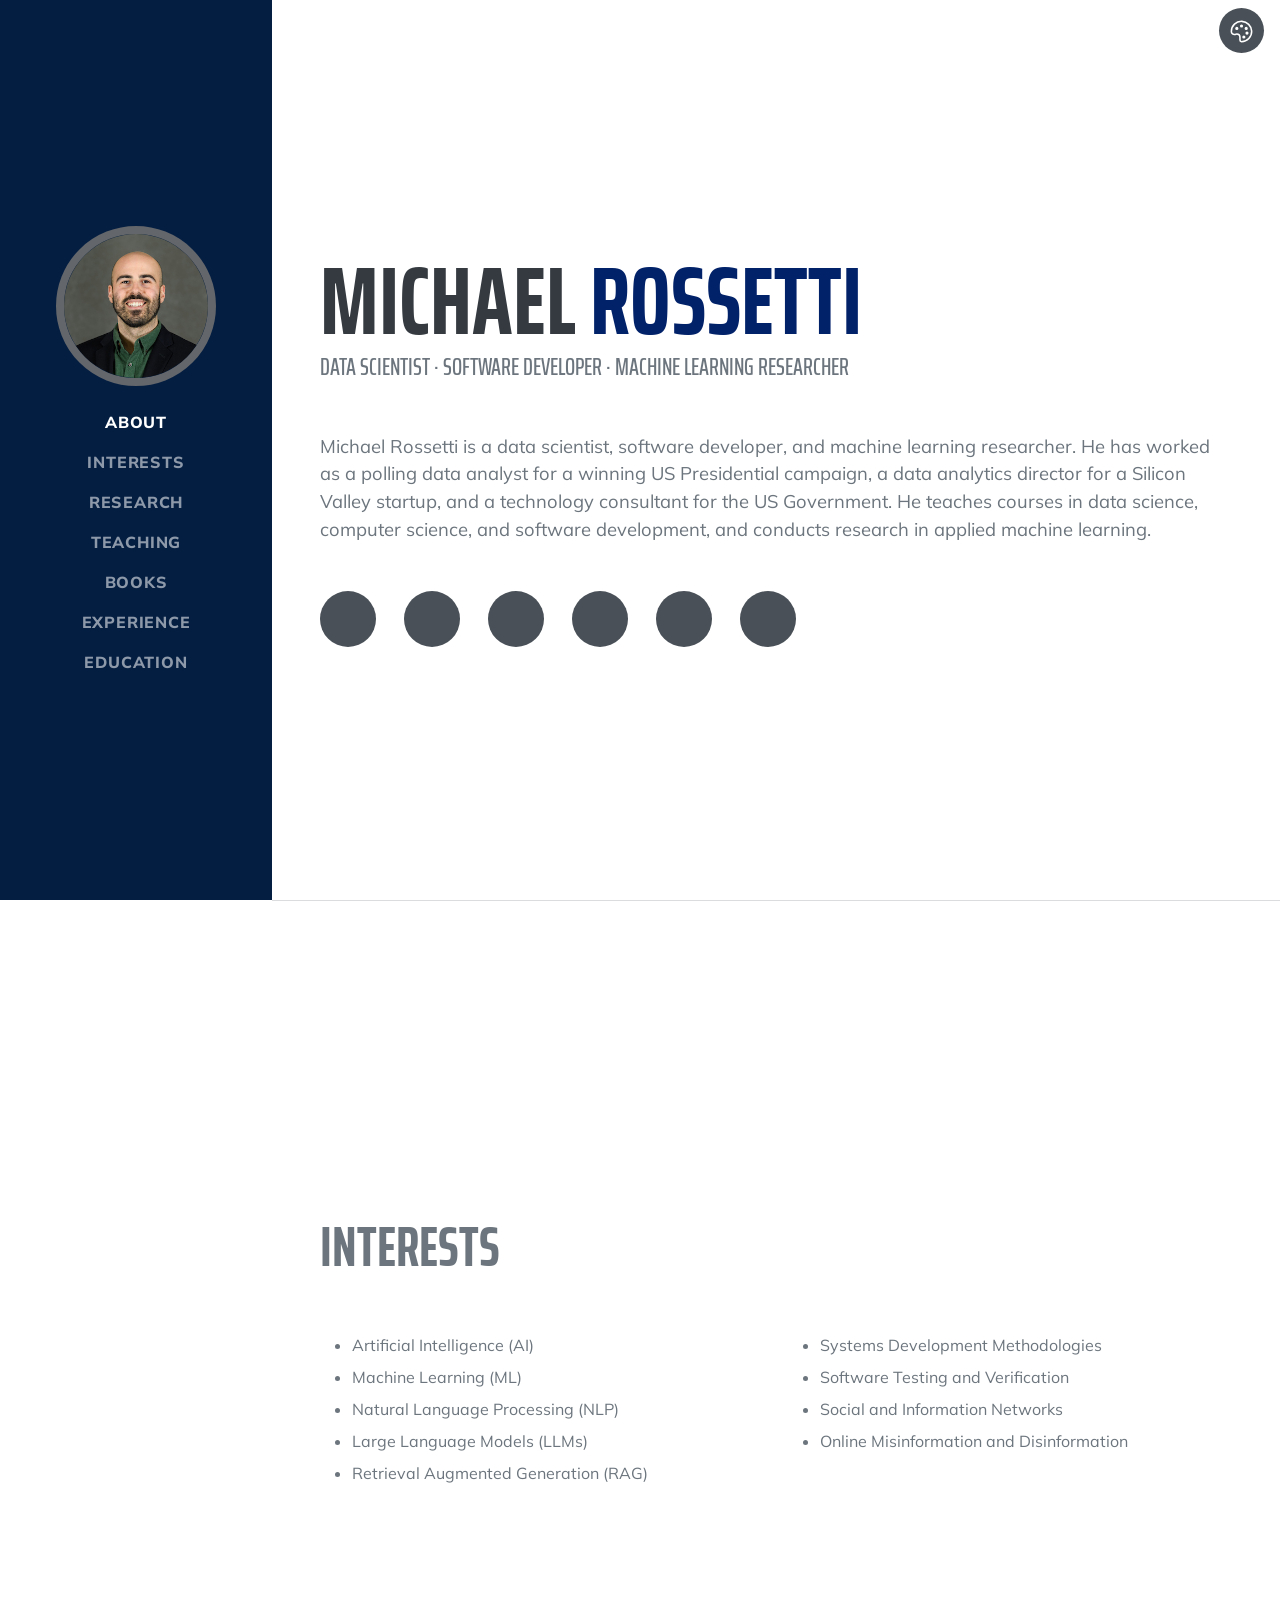
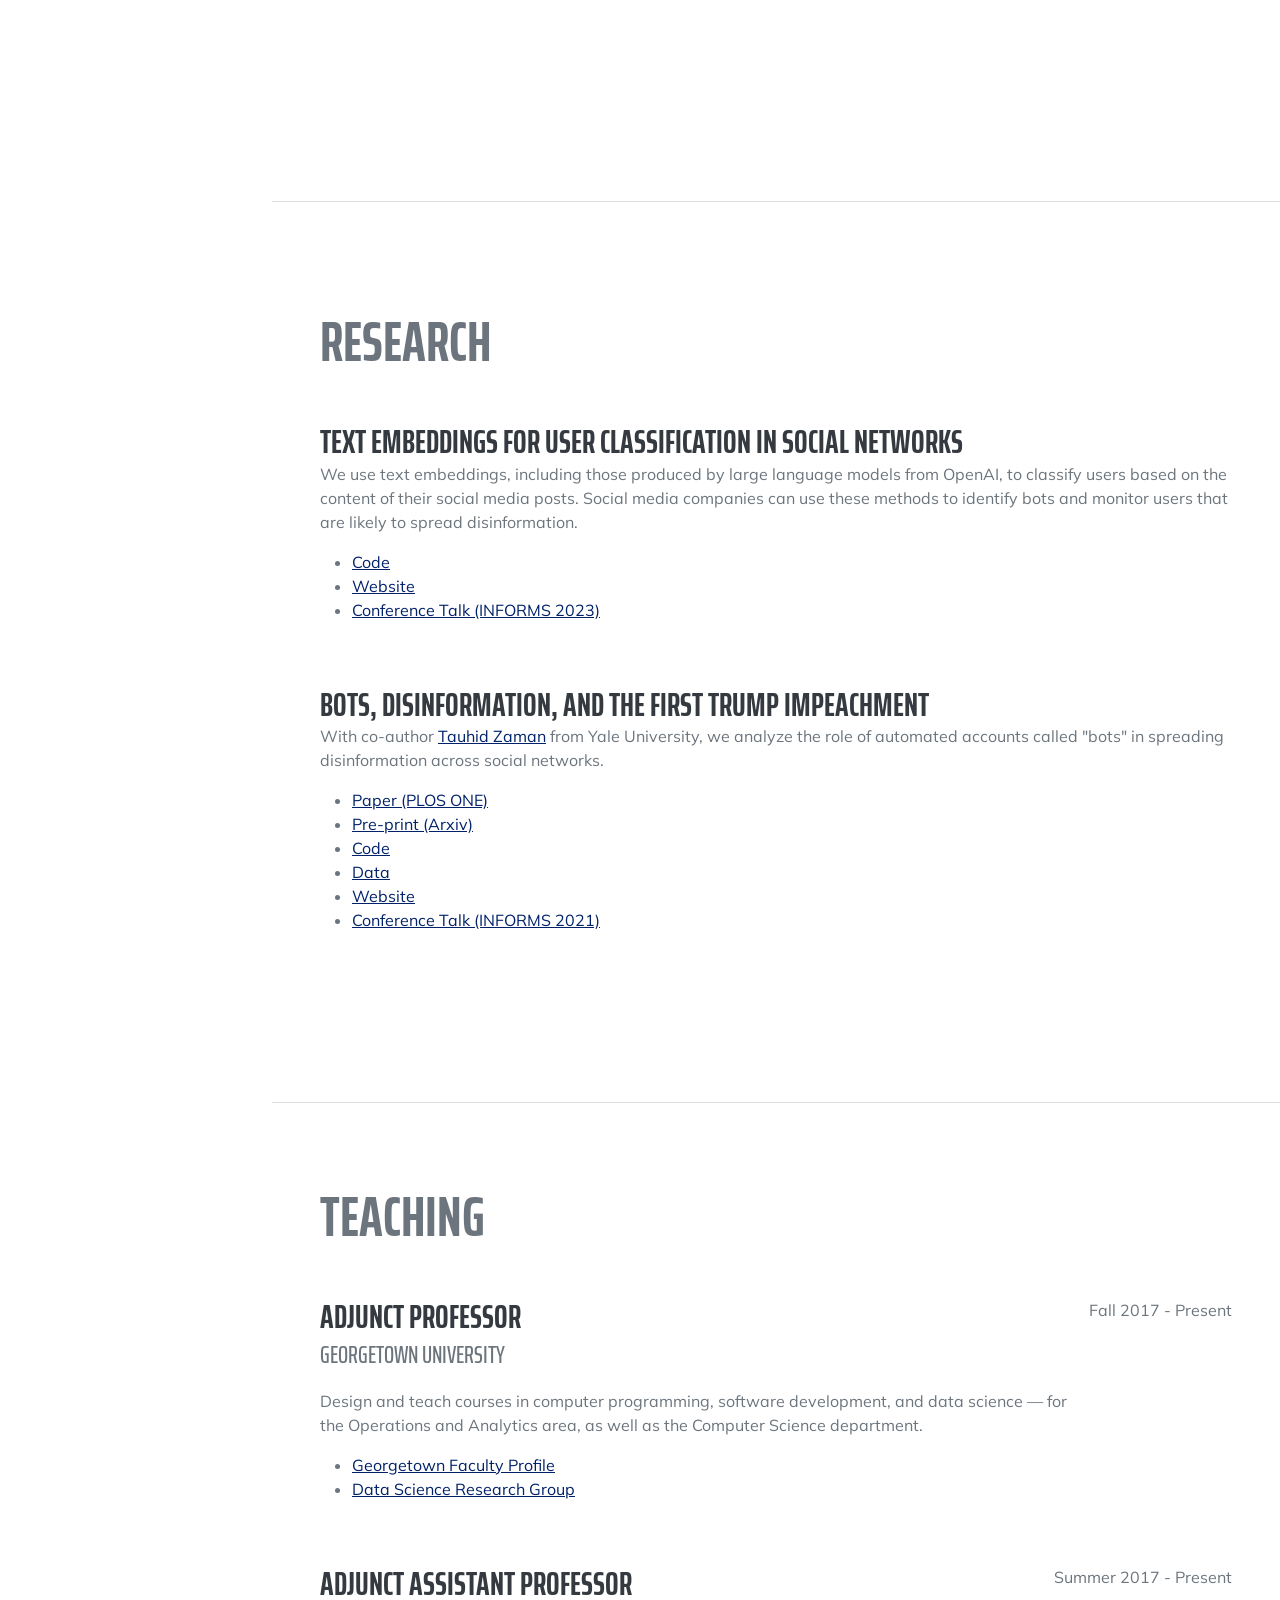
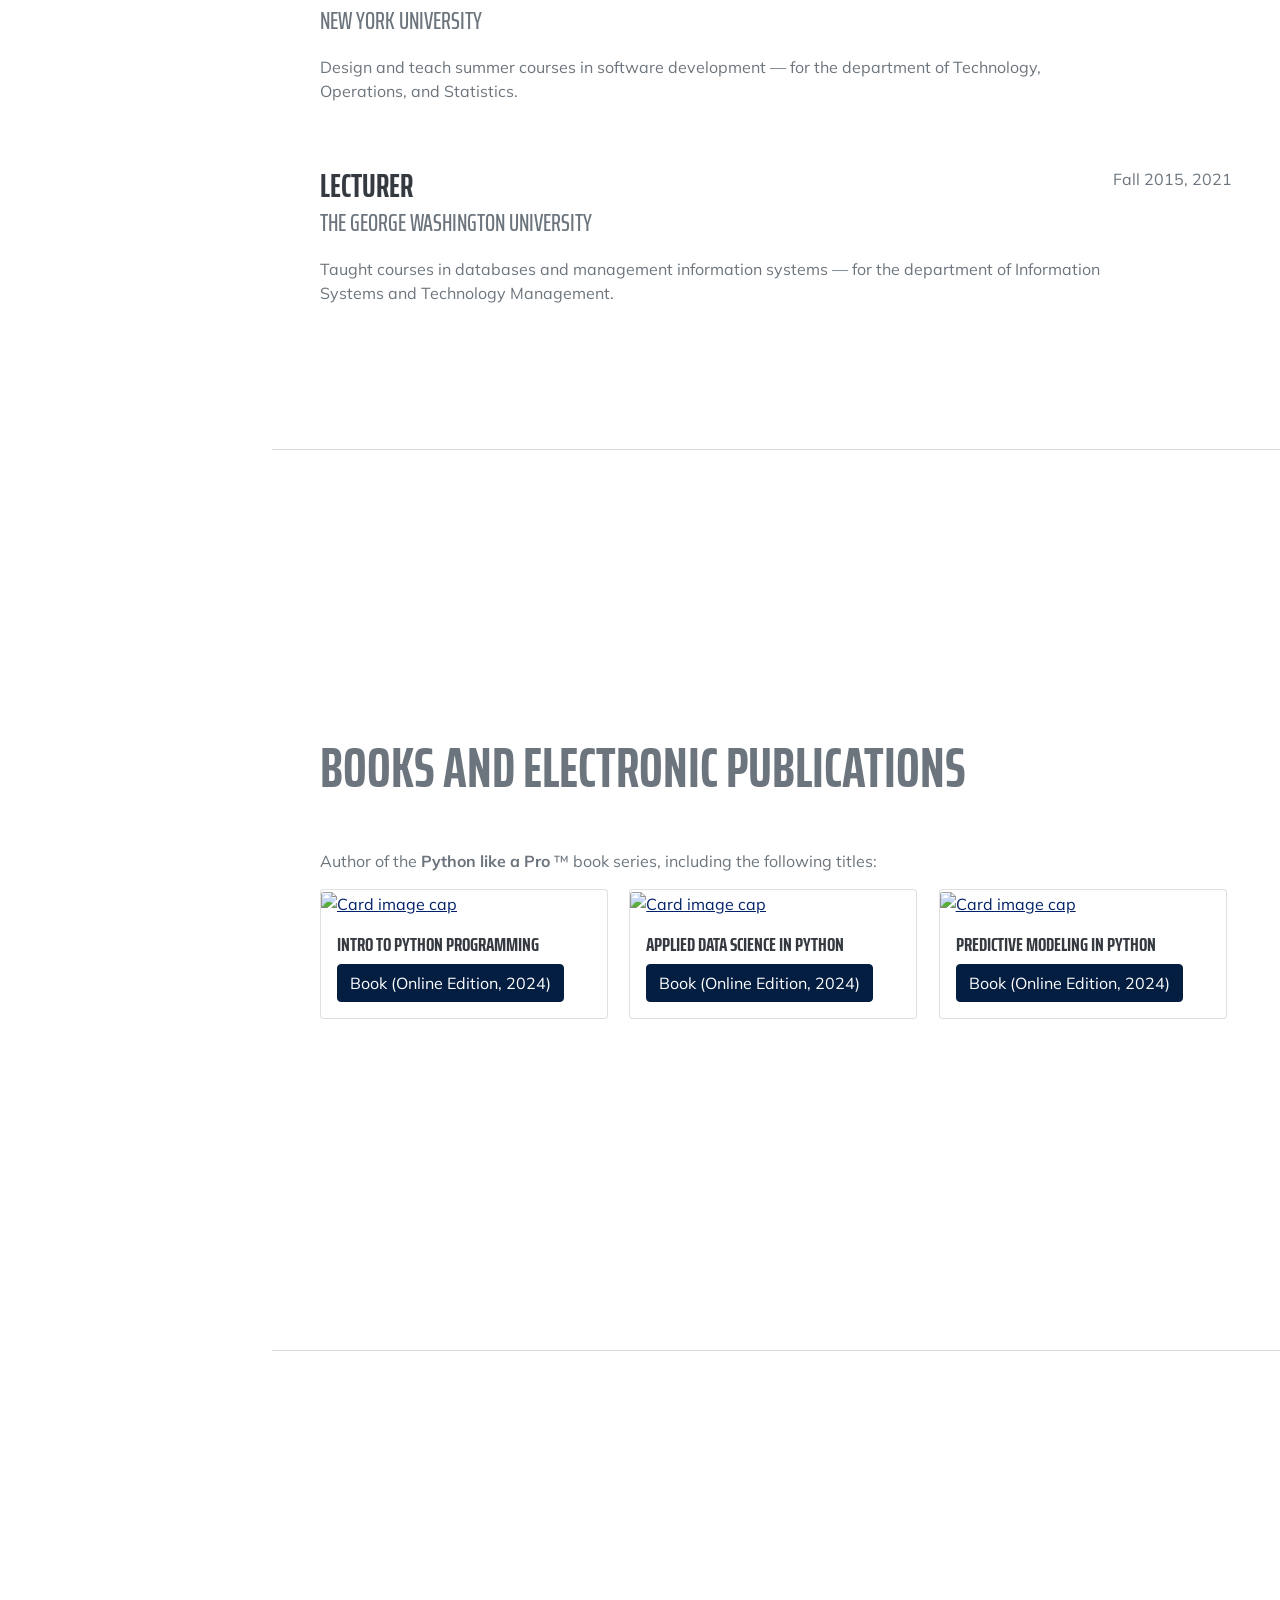
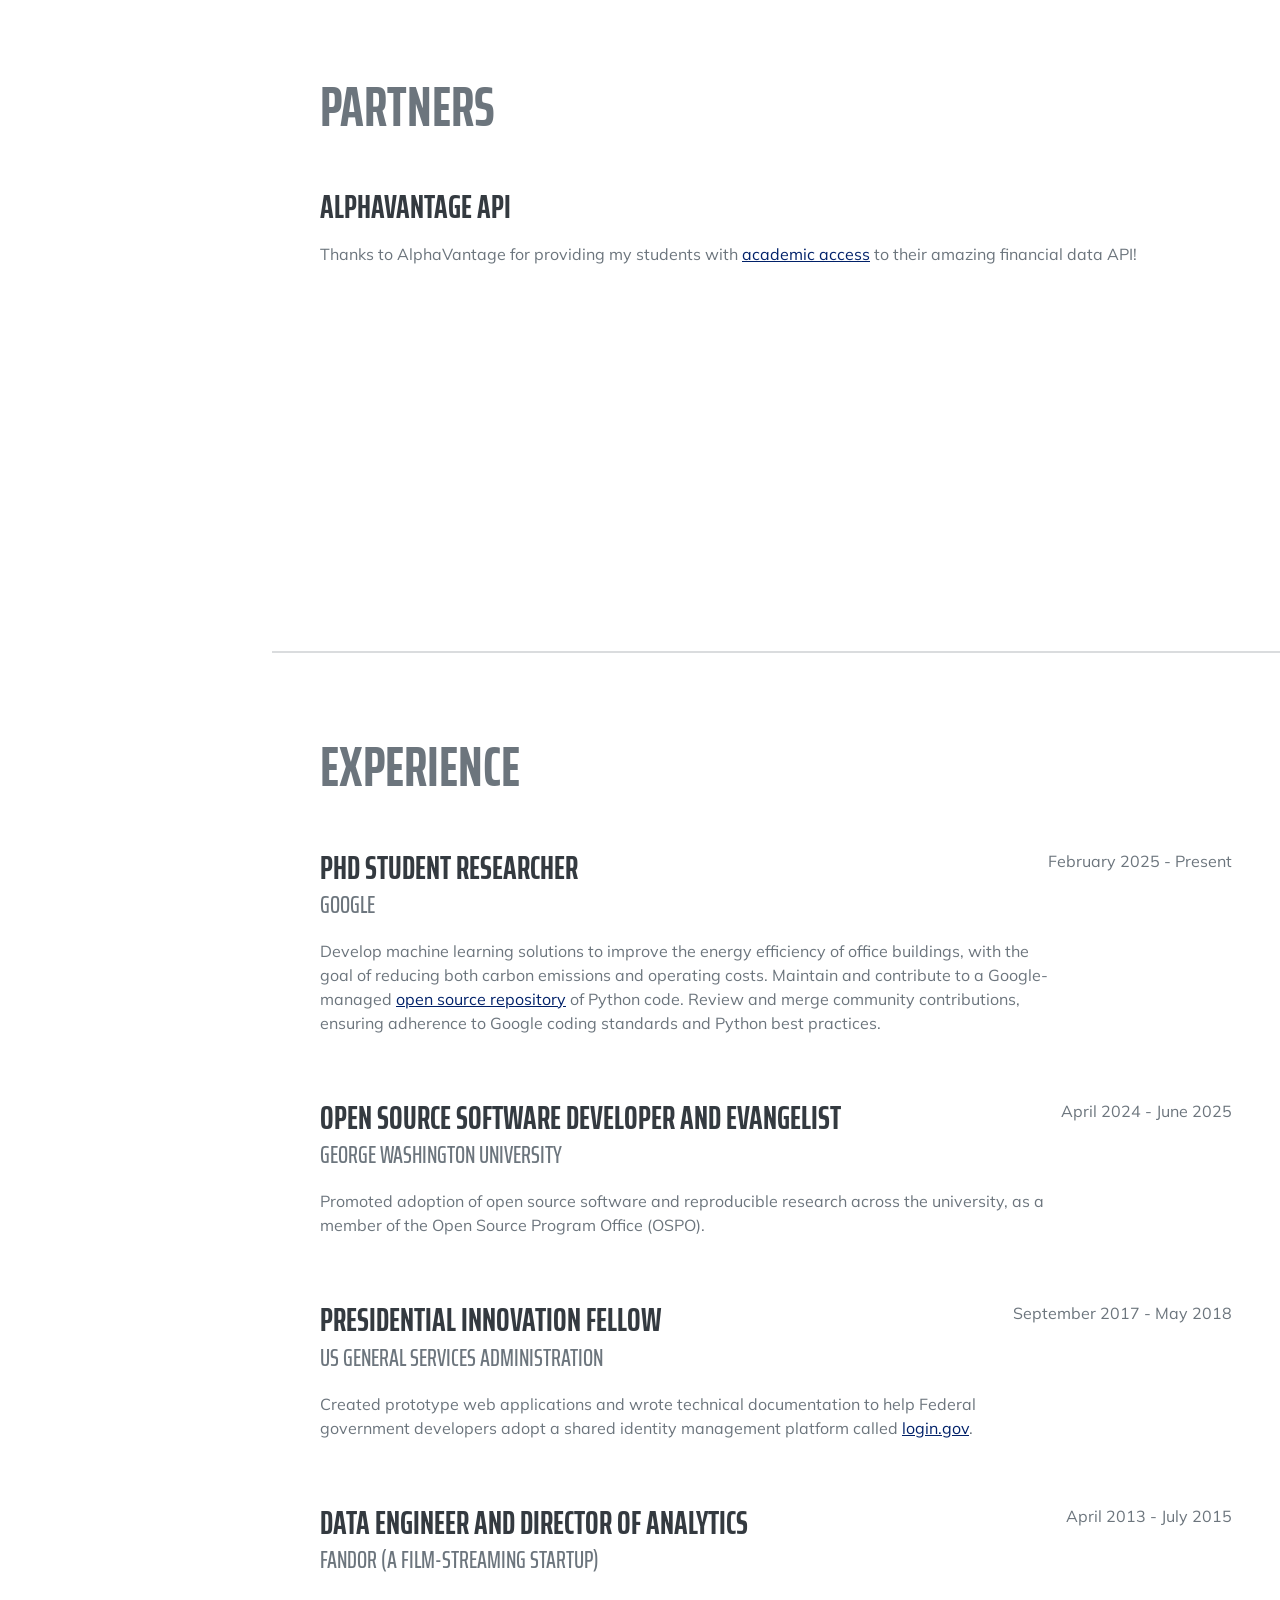
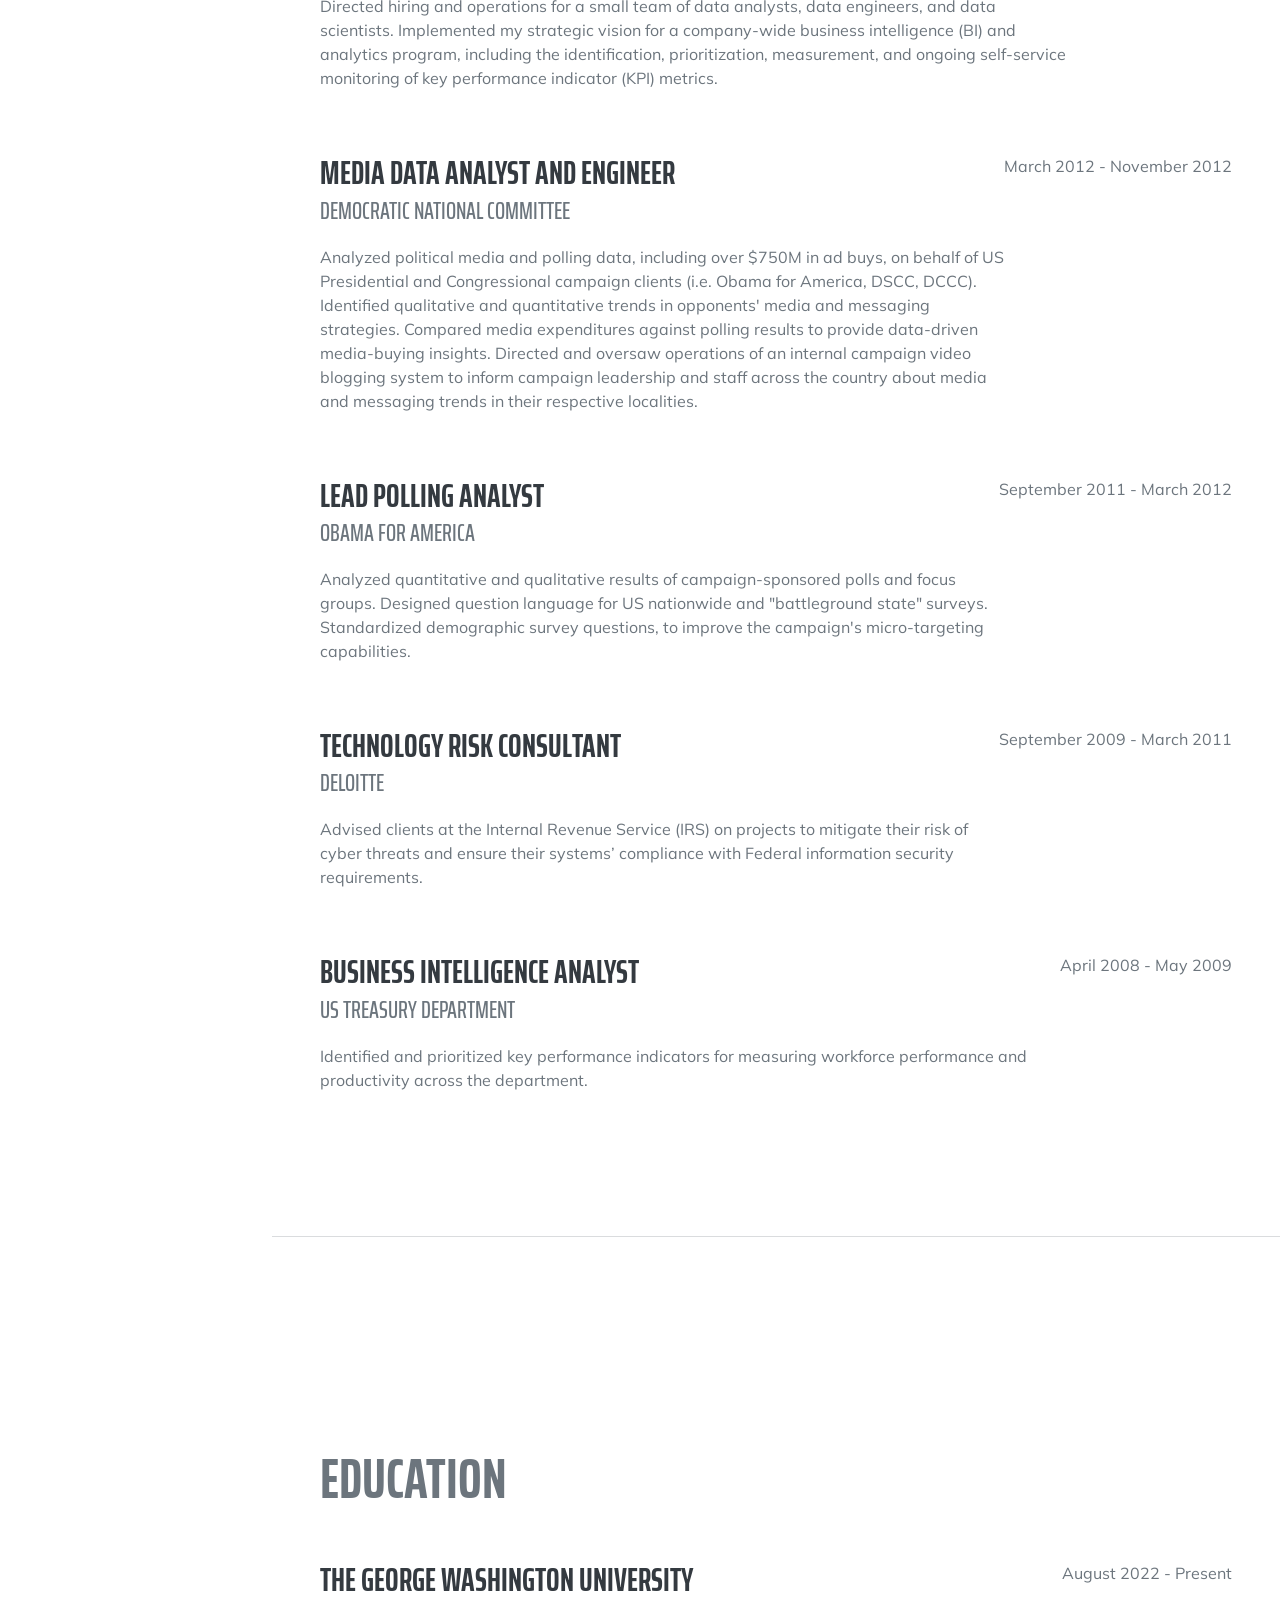
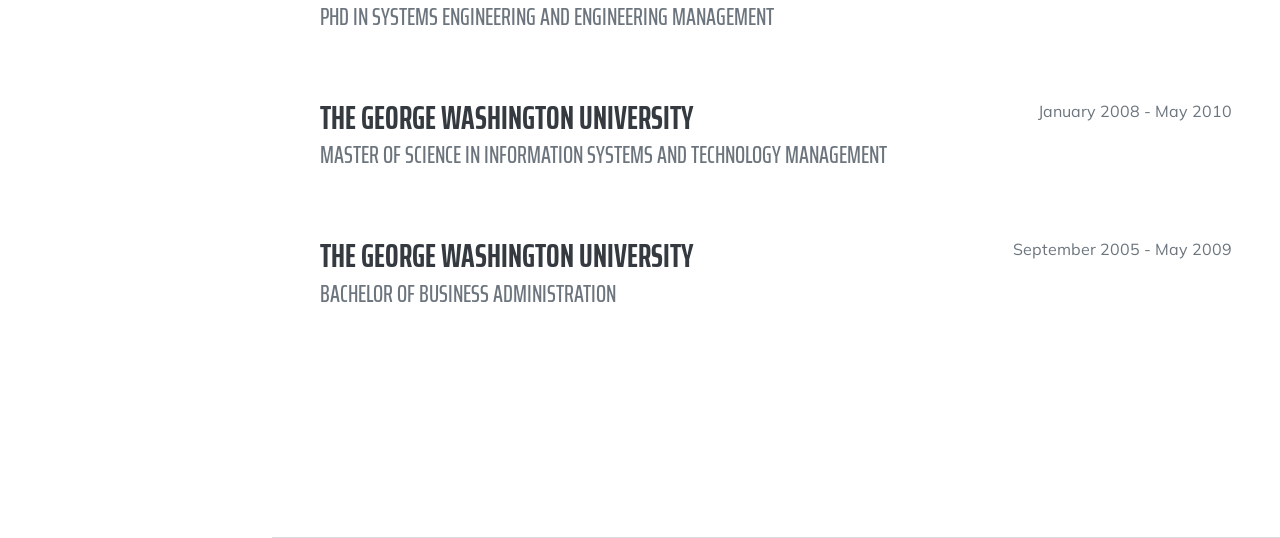
==== index.html @ ceddb572 "Fix broken image, add third book" ====
<!DOCTYPE html>
<html lang="en">
    <head>
        <meta charset="utf-8" />
        <meta name="viewport" content="width=device-width, initial-scale=1, shrink-to-fit=no" />
        <meta name="description" content="" />
        <meta name="author" content="" />
        <title>Michael J Rossetti - Academic Resume / CV</title>
        <link rel="icon" type="image/x-icon" href="assets/img/favicon.ico" />
        <!-- Font Awesome icons (free version)-->
        <script src="https://use.fontawesome.com/releases/v6.6.0/js/all.js" crossorigin="anonymous"></script>
        <!-- Google fonts-->
        <link href="https://fonts.googleapis.com/css?family=Saira+Extra+Condensed:500,700" rel="stylesheet" type="text/css" />
        <link href="https://fonts.googleapis.com/css?family=Muli:400,400i,800,800i" rel="stylesheet" type="text/css" />
        <!-- Core theme CSS (includes Bootstrap)-->
        <link href="css/styles.css" rel="stylesheet" />

        <link href="css/my-styles.css" rel="stylesheet" />

        <!-- Global site tag (gtag.js) - Google Analytics -->
        <script async src="https://www.googletagmanager.com/gtag/js?id=G-S24SNR3V6Z"></script>
        <script>
            window.dataLayer = window.dataLayer || [];
            function gtag(){dataLayer.push(arguments);}
            gtag('js', new Date());

            gtag('config', 'G-S24SNR3V6Z');
        </script>
    </head>
    <body id="page-top" class="theme-georgetown">

        <!-- Color Scheme Changer Button -->
        <div class="dropdown">
            <button id="color-button">
                <svg id="icon" viewBox="0 0 32 32" xmlns="http://www.w3.org/2000/svg">
                    <defs><style>.cls-1{fill:none;}</style></defs>
                    <title/><circle fill="#ffffff" cx="10" cy="12" r="2"/><circle fill="#ffffff" cx="16" cy="9" r="2"/>
                    <circle fill="#ffffff" cx="22" cy="12" r="2"/><circle fill="#ffffff" cx="23" cy="18" r="2"/><circle fill="#ffffff" cx="19" cy="23" r="2"/>
                    <path fill="#ffffff" d="M16.54,2A14,14,0,0,0,2,16a4.82,4.82,0,0,0,6.09,4.65l1.12-.31A3,3,0,0,1,13,23.24V27a3,3,0,0,0,3,3A14,14,0,0,0,30,15.46,14.05,14.05,0,0,0,16.54,2Zm8.11,22.31A11.93,11.93,0,0,1,16,28a1,1,0,0,1-1-1V23.24a5,5,0,0,0-5-5,5.07,5.07,0,0,0-1.33.18l-1.12.31A2.82,2.82,0,0,1,4,16,12,12,0,0,1,16.47,4,12.18,12.18,0,0,1,28,15.53,11.89,11.89,0,0,1,24.65,24.32Z"/>
                    <rect class="cls-1" data-name="&lt;Transparent Rectangle&gt;" height="32" id="_Transparent_Rectangle_" width="32"/>
                </svg>
             </button>
                <div>
                    <a href="#" id="color-item" onclick="setTheme('theme-georgetown')">Georgetown</a>
                    <a href="#" id="color-item" onclick="setTheme('theme-nyu')">NYU</a>
                    <a href="#" id="color-item" onclick="setTheme('theme-gwu')">GWU</a>
                </div>
        </div>


        <!-- Navigation-->
        <nav class="navbar navbar-expand-lg navbar-dark bg-primary fixed-top" id="sideNav">
            <a class="navbar-brand js-scroll-trigger" href="#page-top">
                <span class="d-block d-lg-none">Michael Rossetti</span>
                <span class="d-none d-lg-block"><img class="img-fluid img-profile rounded-circle mx-auto mb-2" src="assets/img/mjr-profile.jpg" alt="..." /></span>
            </a>
            <button class="navbar-toggler" type="button" data-bs-toggle="collapse" data-bs-target="#navbarResponsive" aria-controls="navbarResponsive" aria-expanded="false" aria-label="Toggle navigation"><span class="navbar-toggler-icon"></span></button>
            <div class="collapse navbar-collapse" id="navbarResponsive">
                <ul class="navbar-nav">

                    <li id="nav-about" class="nav-item"><a class="nav-link js-scroll-trigger" onClick="navClicked(this)" href="#about">About</a></li>
                    <li id="nav-interests" class="nav-item"><a class="nav-link js-scroll-trigger" onClick="navClicked(this)" href="#interests">Interests</a></li>
                    <li id="nav-research" class="nav-item"><a class="nav-link js-scroll-trigger" onClick="navClicked(this)" href="#research">Research</a></li>
                    <li id="nav-teaching" class="nav-item"><a class="nav-link js-scroll-trigger" onClick="navClicked(this)" href="#teaching">Teaching</a></li>
                    <li id="nav-books" class="nav-item"><a class="nav-link js-scroll-trigger" onClick="navClicked(this)" href="#books">Books</a></li>
                    <!--li id="nav-partners" class="nav-item"><a class="nav-link js-scroll-trigger" onClick="navClicked(this)" href="#partners">Partners</a></li-->
                    <!--li id="nav-media" class="nav-item"><a class="nav-link js-scroll-trigger" onClick="navClicked(this)" href="#media">In the News</a></li-->
                    <li id="nav-experience" class="nav-item"><a class="nav-link js-scroll-trigger" onClick="navClicked(this)" href="#experience">Experience</a></li>
                    <li id="nav-education" class="nav-item"><a class="nav-link js-scroll-trigger" onClick="navClicked(this)" href="#education">Education</a></li>
                </ul>
            </div>
        </nav>

        <!-- Page Content-->
        <div class="container-fluid p-0">




            <!-- About-->
            <section class="resume-section" id="about">
                <div class="resume-section-content">
                    <h1 class="mb-0">
                        Michael
                        <span class="text-lastname">Rossetti</span>
                    </h1>
                    <div class="subheading mb-5">
                        Data Scientist ·
                        Software Developer ·
                        Machine Learning Researcher
                    </div>
                    <p class="lead mb-5">

                        Michael Rossetti is a data scientist, software developer, and machine learning researcher.
                        He has worked as
                            a polling data analyst for a winning US Presidential campaign,
                            a data analytics director for a Silicon Valley startup, and
                            a technology consultant for the US Government.

                        He teaches courses in data science, computer science, and software development, and conducts research in applied machine learning.

                    </p>
                    <div class="social-icons">
                        <a class="social-icon" href="mailto:prof.mj.rossetti@gmail.com" target="_blank">
                            <i class="far fa-envelope"></i>
                        </a>
                        <a class="social-icon" href="https://www.linkedin.com/in/mj-rossetti/" target="_blank">
                            <i class="fab fa-linkedin-in"></i>
                        </a>
                        <a class="social-icon" href="https://github.com/s2t2" target="_blank">
                            <i class="fab fa-github"></i>
                        </a>
                        <a class="social-icon" href="https://www.youtube.com/@michael-rossetti" target="_blank">
                            <i class="fa-brands fa-youtube"></i>
                        </a>
                        <a class="social-icon" href="https://scholar.google.com/citations?hl=en&user=CeYAWXwAAAAJ" target="_blank">
                            <i class="fas fa-graduation-cap"></i>
                        </a>
                        <a class="social-icon" href="https://orcid.org/0000-0003-4881-636X" target="_blank">
                            <i class="fab fa-orcid"></i>
                        </a>
                    </div>
                </div>
            </section>
            <hr class="m-0" />






            <!-- Interests-->
            <section class="resume-section" id="interests">
                <div class="resume-section-content">
                    <h2 class="mb-5">Interests</h2>


                    <!-- Columns start at 100% wide on mobile and adjust to 50% wide on desktop -->
                    <div class="row">
                        <div class="col-12 col-md-6">
                            <ul class="fa-ul mb-0 lh-lg">
                                <li>
                                    <span class="fa-li"><i class="fas fa-lightbulb"></i></span>
                                    Artificial Intelligence (AI)
                                </li>
                                <li>
                                    <span class="fa-li"><i class="fas fa-lightbulb"></i></span>
                                    Machine Learning (ML)
                                </li>
                                <li>
                                    <span class="fa-li"><i class="fas fa-lightbulb"></i></span>
                                    Natural Language Processing (NLP)
                                </li>
                                <li>
                                    <span class="fa-li"><i class="fas fa-lightbulb"></i></span>
                                    Large Language Models (LLMs)
                                </li>
                                <li>
                                    <span class="fa-li"><i class="fas fa-lightbulb"></i></span>
                                    Retrieval Augmented Generation (RAG)
                                </li>
                                <!--li>
                                    <span class="fa-li"><i class="fas fa-lightbulb"></i></span>
                                    Prompt Engineering
                                </li>
                                <li>
                                    <span class="fa-li"><i class="fas fa-lightbulb"></i></span>
                                    Dimensionality Reduction
                                </li-->
                            </ul>
                        </div>
                        <div class="col-12 col-md-6">
                            <ul class="fa-ul mb-0 lh-lg">
                                <li>
                                    <span class="fa-li"><i class="fas fa-lightbulb"></i></span>
                                    Systems Development Methodologies
                                </li>
                                <li>
                                    <span class="fa-li"><i class="fas fa-lightbulb"></i></span>
                                    Software Testing and Verification
                                </li>
                                <li>
                                    <span class="fa-li"><i class="fas fa-lightbulb"></i></span>
                                    Social and Information Networks
                                </li>
                                <li>
                                    <span class="fa-li"><i class="fas fa-lightbulb"></i></span>
                                    Online Misinformation and Disinformation
                                </li>
                            </ul>
                        </div>
                    </div>


                </div>
            </section>
            <hr class="m-0">




            <!-- Research-->
            <section class="resume-section" id="research">
                <div class="resume-section-content">
                    <h2 class="mb-5">Research</h2>

                    <div class="d-flex flex-column flex-md-row justify-content-between mb-5">
                        <div class="flex-grow-1">
                            <h3 class="mb-0">Text Embeddings for User Classification in Social Networks</h3>

                            <p>
                                We use text embeddings, including those produced by large language models from OpenAI, to classify users based on the content of their social media posts.
                                Social media companies can use these methods to identify bots and monitor users that are likely to spread disinformation.
                            </p>

                            <ul class="fa-ul mb-3">
                                <li>
                                    <span class="fa-li"><i class="fas fa-code"></i></span>
                                    <a href="https://github.com/s2t2/openai-embeddings-2023">Code</a>
                                </li>
                                <li>
                                    <span class="fa-li"><i class="fas fa-laptop-code"></i></span>
                                    <a href="https://s2t2.github.io/openai-embeddings-2023/">Website</a>
                                </li>
                                <li>
                                    <span class="fa-li"><i class="fas fa-bullhorn"></i></span>
                                    <a href="https://www.youtube.com/watch?v=AmF-5D4p1_4">Conference Talk (INFORMS 2023)</a>
                                </li>
                            </ul>

                        </div>
                    </div>


                    <div class="d-flex flex-column flex-md-row justify-content-between mb-5">
                        <div class="flex-grow-1">
                            <h3 class="mb-0">Bots, Disinformation, and the First Trump Impeachment</h3>

                            <!--div class="subheading mb-3">Working Paper</div-->

                            <p>
                                With co-author <a href="https://www.zlisto.com">Tauhid Zaman</a> from Yale University,
                                we analyze the role of automated accounts called "bots" in spreading disinformation across social networks.
                            </p>

                            <ul class="fa-ul mb-3">
                                <li>
                                    <span class="fa-li"><i class="fas fa-book-open"></i></span>
                                     <a href="https://journals.plos.org/plosone/article?id=10.1371/journal.pone.0283971">Paper (PLOS ONE)</a>
                                </li>
                                <li>
                                    <span class="fa-li"><i class="fas fa-book-open"></i></span>
                                     <a href="https://arxiv.org/abs/2204.08915">Pre-print (Arxiv)</a>
                                </li>
                                <li>
                                    <span class="fa-li"><i class="fas fa-code"></i></span>
                                    <a href="https://github.com/s2t2/tweet-analysis-2020">Code</a>
                                </li>
                                <li>
                                    <span class="fa-li"><i class="fas fa-database"></i></span>
                                    <a href="https://github.com/s2t2/tweet-data-2020">Data</a>
                                </li>
                                <li>
                                    <span class="fa-li"><i class="fas fa-laptop-code"></i></span>
                                    <a href="http://impeachment-tweet-analysis-web.herokuapp.com/">Website</a>
                                </li>
                                <li>
                                    <span class="fa-li"><i class="fas fa-bullhorn"></i></span>
                                    <a href="https://www.youtube.com/watch?v=9oxmJr2xX1s">Conference Talk (INFORMS 2021)</a>
                                </li>
                            </ul>

                        </div>
                        <!--div class="flex-shrink-0"><span class="text-primary">December 2019 - Present</span></div-->
                    </div>

                </div>
            </section>
            <hr class="m-0" />





            <!-- Teaching-->
            <section class="resume-section" id="teaching">
                <div class="resume-section-content">
                    <h2 class="mb-5">Teaching</h2>
                    <div class="d-flex flex-column flex-md-row justify-content-between mb-5">
                        <div class="flex-grow-1">
                            <h3 class="mb-0">Adjunct Professor</h3>
                            <div class="subheading mb-3">Georgetown University</div>
                            <p>
                                Design and teach courses in computer programming, software development, and data science &mdash;
                                for the Operations and Analytics area, as well as the Computer Science department.
                            </p>

                            <ul class="fa-ul mb-3">
                                <li>
                                    <span class="fa-li"><i class="fas fa-graduation-cap"></i></span>
                                     <a href="https://gufaculty360.georgetown.edu/s/contact/0033600001CNFB5AAP/michael-rossetti">Georgetown Faculty Profile</a>
                                </li>
                                <li>
                                    <span class="fa-li"><i class="fas fa-flask"></i></span>
                                     <a href="https://gufaculty360.georgetown.edu/s/faculty-lab-resources?id=0033600001CNFB5AAP">Data Science Research Group</a>
                                </li>
                            </ul>
                        </div>
                        <div class="flex-shrink-0"><span class="text-primary">Fall 2017 - Present</span></div>
                    </div>

                    <div class="d-flex flex-column flex-md-row justify-content-between mb-5">
                        <div class="flex-grow-1">
                            <h3 class="mb-0">Adjunct Assistant Professor</h3>
                            <div class="subheading mb-3">New York University</div>
                            <p>Design and teach summer courses in software development &mdash;
                            for the department of Technology, Operations, and Statistics.
                            </p>
                        </div>
                        <div class="flex-shrink-0"><span class="text-primary">Summer 2017 - Present</span></div>
                    </div>

                    <div class="d-flex flex-column flex-md-row justify-content-between mb-5">
                        <div class="flex-grow-1">
                            <h3 class="mb-0">Lecturer</h3>
                            <div class="subheading mb-3">The George Washington University</div>
                            <p>Taught courses in databases and management information systems &mdash;
                            for the department of Information Systems and Technology Management.
                            </p>
                        </div>
                        <div class="flex-shrink-0"><span class="text-primary">Fall 2015, 2021</span></div>
                    </div>

                </div>
            </section>
            <hr class="m-0" />


            <!-- Books and Online Courses -->
            <section class="resume-section" id="books">
                <div class="resume-section-content">
                    <h2 class="mb-5">Books and Electronic Publications</h2>

                    <p>Author of the <strong>Python like a Pro</strong> &trade; book series, including the following titles:</p>

                    <div class="d-flex flex-column flex-md-row justify-content-between mb-5 gap-3">
                        <div class="flex-grow-1">
                            <div class="card" style="width: 18rem;">
                                <a href="https://prof-rossetti.github.io/intro-software-dev-python-book/">
                                    <img class="card-img-top" src="https://prof-rossetti.github.io/intro-software-dev-python-book/images/python-banner-2025.png" alt="Card image cap">
                                </a>
                                <div class="card-body">
                                    <h5 class="card-title">Intro to Python Programming</h5>
                                    <!--p class="card-text">Some quick example text to build on the card title and make up the bulk of the card's content.</p-->
                                    <a href="https://prof-rossetti.github.io/intro-software-dev-python-book/" class="btn btn-primary">
                                        <i class="fas fa-book-open"></i>
                                        Book (Online Edition, 2024)
                                    </a>
                                </div>
                            </div>
                        </div>


                        <div class="flex-grow-1">
                            <div class="card" style="width: 18rem;">
                                <a href="https://prof-rossetti.github.io/applied-data-science-python-book/">
                                    <img class="card-img-top" src="https://prof-rossetti.github.io/applied-data-science-python-book/images/applied-ds-book-banner.png" alt="Card image cap">
                                </a>
                                <div class="card-body">
                                    <h5 class="card-title">Applied Data Science in Python</h5>
                                    <a href="https://prof-rossetti.github.io/applied-data-science-python-book/" class="btn btn-primary">
                                        <i class="fas fa-book-open"></i>
                                        Book (Online Edition, 2024)
                                    </a>
                                </div>
                            </div>
                        </div>

                        <div class="flex-grow-1">
                            <div class="card" style="width: 18rem;">
                                <a href="https://prof-rossetti.github.io/predictive-modeling-python-book/">
                                    <img class="card-img-top" src="https://prof-rossetti.github.io/predictive-modeling-python-book/images/predictive-modeling-book-banner-2025.png" alt="Card image cap">
                                </a>
                                <div class="card-body">
                                    <h5 class="card-title">Predictive Modeling in Python</h5>
                                    <a href="https://prof-rossetti.github.io/predictive-modeling-python-book/" class="btn btn-primary">
                                        <i class="fas fa-book-open"></i>
                                        Book (Online Edition, 2024)
                                    </a>
                                </div>
                            </div>
                        </div>

                    </div>










                </div>
            </section>
            <hr class="m-0" />


            <!-- Partners, Sponsors, Resources -->
            <section class="resume-section" id="partners">
                <div class="resume-section-content">
                    <h2 class="mb-5">Partners</h2>
                    <div class="d-flex flex-column flex-md-row justify-content-between mb-5">
                        <div class="flex-grow-1">
                            <h3 class="mb-0">AlphaVantage API</h3>
                            <div class="subheading mb-3"></div>
                            <p>
                                Thanks to AlphaVantage for providing my students with
                                <a href="https://www.alphavantage.co?partner=prof-rossetti">academic access</a>
                                to their amazing financial data API!
                            </p>
                        </div>
                    </div>

                </div>
            </section>
            <hr class="m-0" />


            <!-- In the Media -->
            <section class="resume-section" id="media">
                <div class="resume-section-content">
                    <h2 class="mb-5">In the News</h2>
                    <div class="d-flex flex-column flex-md-row justify-content-between mb-5">
                        <div class="flex-grow-1">
                            <ul class="fa-ul mb-0 lh-lg">
                                <li>
                                    <span class="fa-li"><i class="fas fa-newspaper"></i></span>
                                    <a class="fst-italic" href="https://msb.georgetown.edu/news-story/ug-mba-electives-focus-on-data/">MSB Electives Focus on Data</a>, Georgetown McDonough News, September 2018.
                                </li>
                                <li>
                                    <span class="fa-li"><i class="fas fa-newspaper"></i></span>
                                    <a class="fst-italic" href="https://fcw.com/digital-government/2015/10/gsa-hackathon-2-twice-as-big-and-open-to-govvies/207195/">GSA Hackathon 2: twice as big and open to govvies</a>, Federal Computer Week (FCW), October 2015.
                                </li>
                            </ul>
                        </div>
                    </div>

                </div>
            </section>
            <hr class="m-0" />











            <!-- Experience-->
            <section class="resume-section" id="experience">
                <div class="resume-section-content">
                    <h2 class="mb-5">Experience</h2>

                    <div class="d-flex flex-column flex-md-row justify-content-between mb-5">
                        <div class="flex-grow-1">
                            <h3 class="mb-0">PhD Student Researcher</h3>
                            <div class="subheading mb-3">Google</div>
                            <p class="full-details">
                                Develop machine learning solutions to improve the energy efficiency of office buildings, with the goal of reducing both carbon emissions and operating costs.
                                Maintain and contribute to a Google-managed <a href="https://github.com/google/sbsim">open source repository</a> of Python code. Review and merge community contributions, ensuring adherence to Google coding standards and Python best practices.
                            </p>

                        </div>
                        <div class="flex-shrink-0"><span class="text-primary">February 2025 - Present</span></div>
                    </div>

                    <div class="d-flex flex-column flex-md-row justify-content-between mb-5">
                        <div class="flex-grow-1">
                            <h3 class="mb-0">Open Source Software Developer and Evangelist</h3>
                            <div class="subheading mb-3">George Washington University</div>
                            <p class="full-details">
                                Promoted adoption of open source software and reproducible research across the university, as a member of the Open Source Program Office (OSPO).
                            </p>

                        </div>
                        <div class="flex-shrink-0"><span class="text-primary">April 2024 - June 2025</span></div>
                    </div>

                    <div class="d-flex flex-column flex-md-row justify-content-between mb-5">
                        <div class="flex-grow-1">
                            <h3 class="mb-0">Presidential Innovation Fellow</h3>
                            <div class="subheading mb-3">US General Services Administration</div>
                            <p class="full-details">
                                Created prototype web applications and wrote technical documentation to help Federal government developers adopt a shared identity management platform called <a href="https://login.gov/">login.gov</a>.
                                <span class="tech-details">
                                Developed web applications in languages like <span class="fst-italic">Ruby</span>, <span class="fst-italic">Node.js</span>, and <span class="fst-italic">Go</span>.
                                </span>
                            </p>

                             <!--ul class="fa-ul mb-3">
                                <li>
                                    <span class="fa-li"><i class="fas fa-flag-usa"></i></span>
                                     <a href="https://presidentialinnovationfellows.gov/fellows/mike-rossetti/">Presidential Innovation Fellowship Profile</a>
                                </li>
                            </ul-->

                        </div>
                        <div class="flex-shrink-0"><span class="text-primary">September 2017 - May 2018</span></div>
                    </div>

                    <div class="d-flex flex-column flex-md-row justify-content-between mb-5">
                        <div class="flex-grow-1">
                            <h3 class="mb-0">Data Engineer and Director of Analytics</h3>
                            <div class="subheading mb-3">Fandor (a film-streaming startup)</div>
                            <p class="full-details">
                                Directed hiring and operations for a small team of data analysts, data engineers, and data scientists.
                                Implemented my strategic vision for a company-wide business intelligence (BI) and analytics program, including the identification, prioritization, measurement, and ongoing self-service monitoring of key performance indicator (KPI) metrics.
                                <span class="tech-details">
                                Developed a data warehouse application in <span class="fst-italic">Ruby on Rails</span>, to extract, transform, and load (ETL) data from production databases and external <span class="fst-italic">APIs</span> into a single, integrated <span class="fst-italic">SQL</span> database environment.
                                Developed interactive data dashboards in <span class="fst-italic">Tableau</span> and <span class="fst-italic">JavaScript</span>.
                                </span>
                            </p>
                        </div>
                        <div class="flex-shrink-0"><span class="text-primary">April 2013 - July 2015</span></div>
                    </div>

                    <div class="d-flex flex-column flex-md-row justify-content-between mb-5">
                        <div class="flex-grow-1">
                            <h3 class="mb-0">Media Data Analyst and Engineer</h3>
                            <div class="subheading mb-3">Democratic National Committee</div>
                            <p class="full-details">
                                Analyzed political media and polling data, including over $750M in ad buys, on behalf of US Presidential and Congressional campaign clients (i.e. Obama for America, DSCC, DCCC).
                                Identified qualitative and quantitative trends in opponents' media and messaging strategies.
                                Compared media expenditures against polling results to provide data-driven media-buying insights.
                                Directed and oversaw operations of an internal campaign video blogging system to inform campaign leadership and staff across the country about media and messaging trends in their respective localities.
                                <span class="tech-details">
                                Contributed to a <span class="fst-italic">Ruby on Rails</span> application, wrote and maintained a library of <span class="fst-italic">SQL</span> scripts, and developed interactive data dashboards in <span class="fst-italic">Tableau</span> and <span class="fst-italic">JavaScript</span>.
                                </span>
                            </p>
                        </div>
                        <div class="flex-shrink-0"><span class="text-primary">March 2012 - November 2012</span></div>
                    </div>

                    <div class="d-flex flex-column flex-md-row justify-content-between mb-5">
                        <div class="flex-grow-1">
                            <h3 class="mb-0">Lead Polling Analyst</h3>
                            <div class="subheading mb-3">Obama for America</div>
                            <p class="full-details">Analyzed quantitative and qualitative results of campaign-sponsored polls and focus groups.
                                Designed question language for US nationwide and "battleground state" surveys. Standardized demographic survey questions, to improve the campaign's micro-targeting capabilities.
                                <span class="tech-details">
                                Wrote <span class="fst-italic">SQL</span> scripts to integrate internal and external polling data into a unified dataset for analysis.
                                Produced campaign polling insights in the form of <span class="fst-italic">Tableau</span> data dashboards.
                                </span>
                            </p>
                        </div>
                        <div class="flex-shrink-0"><span class="text-primary">September 2011 - March 2012</span></div>
                    </div>

                    <div class="d-flex flex-column flex-md-row justify-content-between mb-5">
                        <div class="flex-grow-1">
                            <h3 class="mb-0">Technology Risk Consultant</h3>
                            <div class="subheading mb-3">Deloitte</div>
                            <p class="full-details">Advised clients at the Internal Revenue Service (IRS) on projects to mitigate their risk of cyber threats and ensure their systems’ compliance with Federal information security requirements.
                            <span class="tech-details">
                            Created and maintained an <span class="fst-italic">MS Access</span> database of systems and security metrics.
                            Streamlined reporting processes by developing automated data dashboards in <span class="fst-italic">Crystal Reports</span>.
                            </span>
                            </p>
                        </div>
                        <div class="flex-shrink-0"><span class="text-primary">September 2009 - March 2011</span></div>
                    </div>

                    <div class="d-flex flex-column flex-md-row justify-content-between mb-5">
                        <div class="flex-grow-1">
                            <h3 class="mb-0">Business Intelligence Analyst</h3>
                            <div class="subheading mb-3">US Treasury Department</div>
                            <p class="full-details">Identified and prioritized key performance indicators for measuring workforce performance and productivity across the department.
                                <span class="tech-details">
                                Wrote and maintained <span class="fst-italic">SQL</span> scripts, and created automated reporting dashboards in <span class="fst-italic">MS SQL Server</span>.
                                </span>
                            </p>
                        </div>
                        <div class="flex-shrink-0"><span class="text-primary">April 2008 - May 2009</span></div>
                    </div>




                </div>
            </section>
            <hr class="m-0" />




            <!-- Education-->
            <section class="resume-section" id="education">
                <div class="resume-section-content">
                    <h2 class="mb-5">Education</h2>

                     <div class="d-flex flex-column flex-md-row justify-content-between mb-5">
                        <div class="flex-grow-1">
                            <h3 class="mb-0">The George Washington University</h3>
                            <div class="subheading mb-3">PhD in Systems Engineering and Engineering Management</div>
                            <p class="full-details education-details">
                                Complete courses in data science and machine learning.

                                Teach technical skills as a graduate teaching assistant and adjunct faculty member.

                                Conduct research in applied machine learning, focusing on natural language processing (NLP) and large language models (LLMs).
                            </p>
                        </div>
                        <div class="flex-shrink-0"><span class="text-primary">August 2022 - Present</span></div>
                    </div>

                    <div class="d-flex flex-column flex-md-row justify-content-between mb-5">
                        <div class="flex-grow-1">
                            <h3 class="mb-0">The George Washington University</h3>
                            <div class="subheading mb-3">Master of Science in Information Systems and Technology Management</div>
                            <p class="full-details education-details">
                                Completed advanced courses in databases, systems design, computer programming, and human-computer interaction.

                                Taught technical skills as a graduate teaching assistant.
                            </p>
                        </div>
                        <div class="flex-shrink-0"><span class="text-primary">January 2008 - May 2010</span></div>
                    </div>

                    <div class="d-flex flex-column flex-md-row justify-content-between">
                        <div class="flex-grow-1">
                            <h3 class="mb-0">The George Washington University</h3>
                            <div class="subheading mb-3">Bachelor of Business Administration</div>
                            <p class="full-details education-details">Major in Business Administration: completed courses in math, calculus, statistics, economics, and management.

                                Concentration in Information Systems: completed courses in databases, logic, and computer programming.

                                Minor in Classical Studies: completed courses in contemporary politics and history, as well as ancient Greek and Roman mythology, language, philosophy, art, history, and culture.
                            </p>
                        </div>
                        <div class="flex-shrink-0"><span class="text-primary">September 2005 - May 2009</span></div>
                    </div>
                </div>
            </section>
            <hr class="m-0">














            <!-- Skills-->
            <!--section class="resume-section" id="skills">
                <div class="resume-section-content">
                    <h2 class="mb-5">Skills</h2>
                    <div class="subheading mb-3">Programming Languages & Tools</div>
                    <ul class="list-inline dev-icons">

                        <li class="list-inline-item"><i class="fab fa-python"></i></li>
                        <li class="list-inline-item"><i class="fas fa-database"></i></li>


                        <li class="list-inline-item"><i class="fab fa-html5"></i></li>
                        <li class="list-inline-item"><i class="fab fa-css3-alt"></i></li>
                        <li class="list-inline-item"><i class="fab fa-js-square"></i></li>

                        <li class="list-inline-item"><i class="fab fa-react"></i></li>
                        <li class="list-inline-item"><i class="fab fa-node-js"></i></li>






                    </ul>
                    <div class="subheading mb-3">Workflow</div>
                    <ul class="fa-ul mb-0">

                        <li>
                            <span class="fa-li"><i class="fas fa-check"></i></span>
                            Asynchronous, Remote Communication
                        </li>
                        <li>
                            <span class="fa-li"><i class="fas fa-check"></i></span>
                            Cross Functional Teams
                        </li>
                        <li>
                            <span class="fa-li"><i class="fas fa-check"></i></span>
                            Test-Driven Development (TDD)
                        </li>
                        <li>
                            <span class="fa-li"><i class="fas fa-check"></i></span>
                            Agile Methodologies
                        </li>
                    </ul>
                </div>
            </section>
            <hr class="m-0" /-->




        </div>
        <!-- Bootstrap core JS-->
        <script src="https://cdn.jsdelivr.net/npm/bootstrap@5.1.3/dist/js/bootstrap.bundle.min.js"></script>
        <!-- Core theme JS-->
        <script src="js/scripts.js"></script>
        <script>

            //
            // SETTING THE THEME (based on code by @lucy-xie)
            //

            function setTheme(themeName) {
                console.log("SETTING THE THEME!", themeName)
                // update local storage:
                localStorage.setItem('theme', themeName)
                // update the document:
                document.body.className = themeName
            }

            // set theme on initial page load:
            var initialTheme = localStorage.getItem('theme') || 'theme-georgetown'
            console.log("INITIAL THEME:", initialTheme)

            setTheme(initialTheme)


            //
            // GOOGLE ANALYTICS EVENTS
            //

            function navClicked(a){

                //console.log("NAV FROM", window.location.hash)
                //gtag("event", window.location.hash)

                //var linkName = a.href.split("#")[1]

                console.log(a.href, a.text)

                // https://developers.google.com/analytics/devguides/collection/gtagjs/events
                // https://support.google.com/analytics/answer/1033068#zippy=%2Cin-this-article
                gtag("event", a.text)

                gtag('event', 'nav_link_click', {
                    'event_category': 'navigation',
                    'event_label': a.text,
                })
            }




        </script>
    </body>
</html>
---- css/my-styles.css ----
/* consistent card image heights */

.card-img-top {
  width: 100%;
  height: 200px; /* adjust as needed */
  object-fit: cover;
}




/* using !important to override conflicting display:block style from style.css */

section#media, li#nav-media {
    display:none !important;
}

/*

section#experience, li#nav-experience {
    display:none !important;
}

section#education, li#nav-education {
    display:none !important;
}



p.full-details {
    display: none;
}


*/




span.tech-details {
    display: none;
}


p.education-details {
    display: none;
}
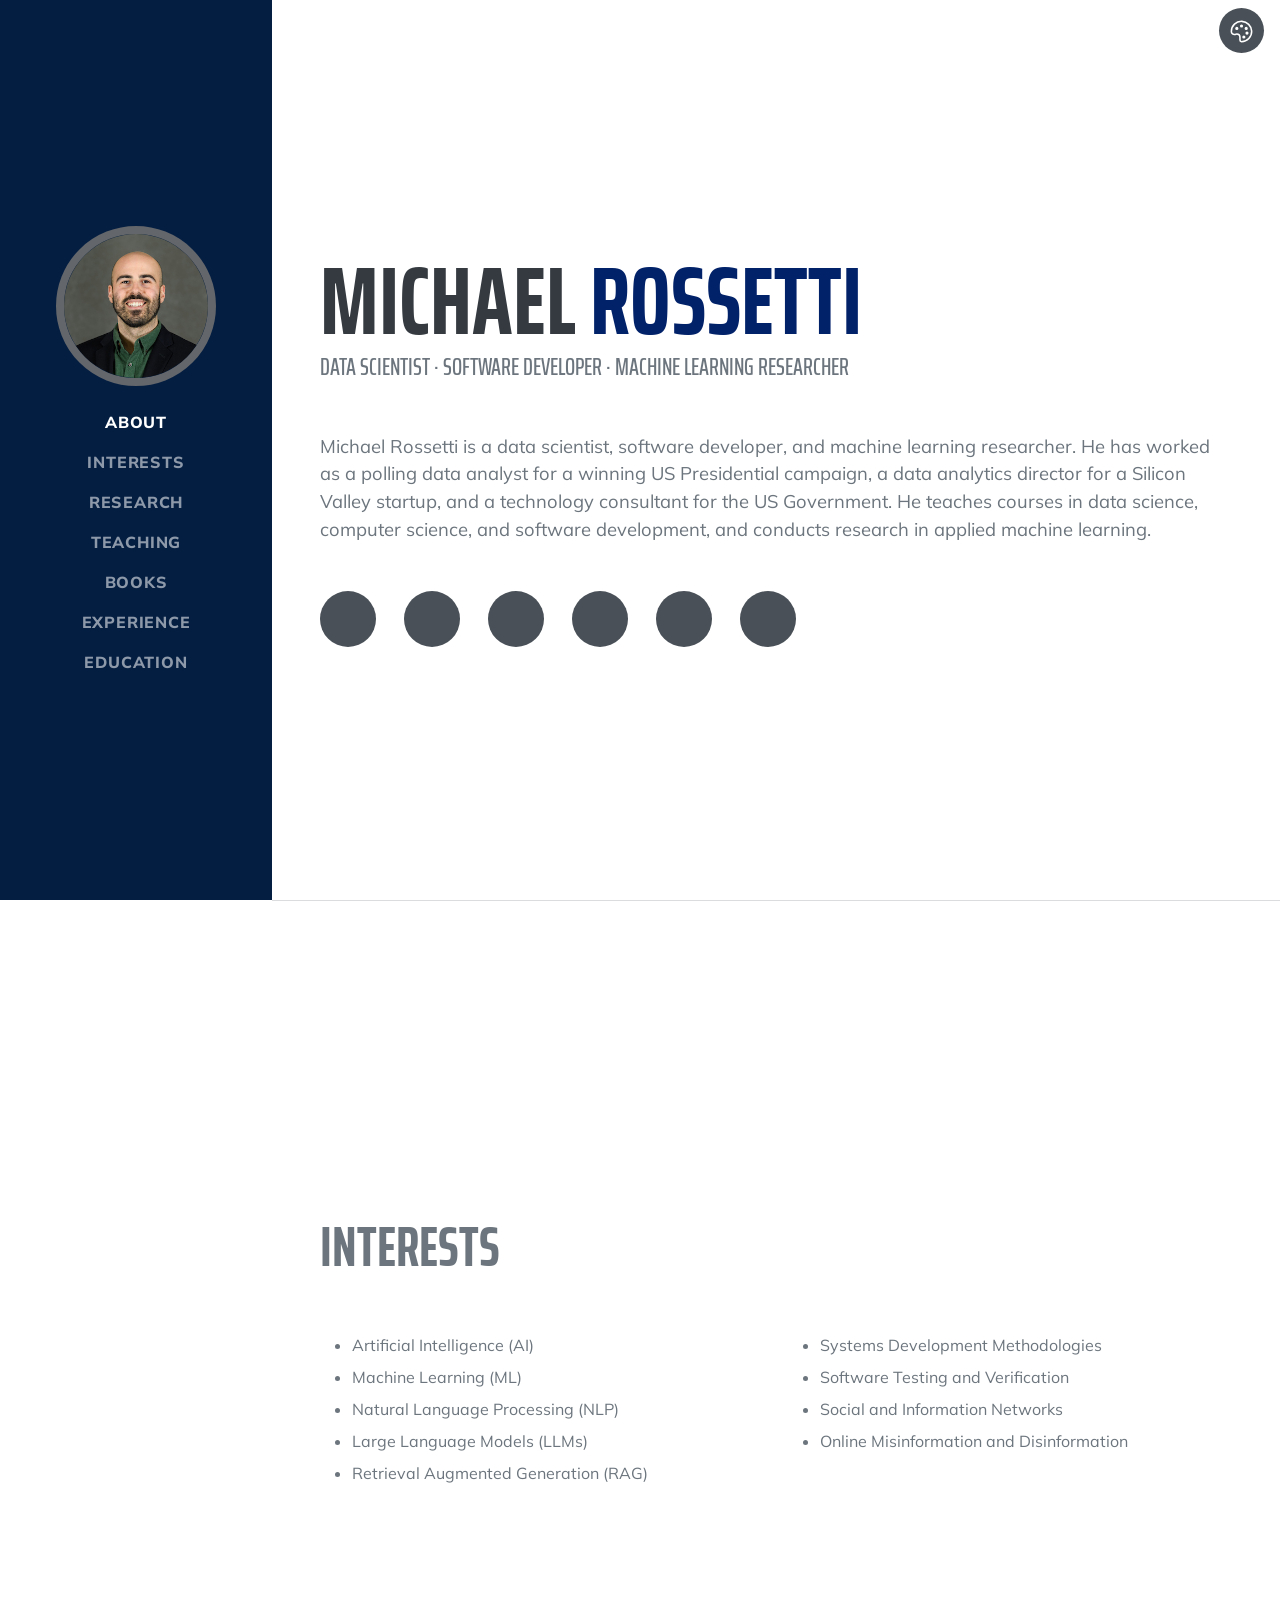
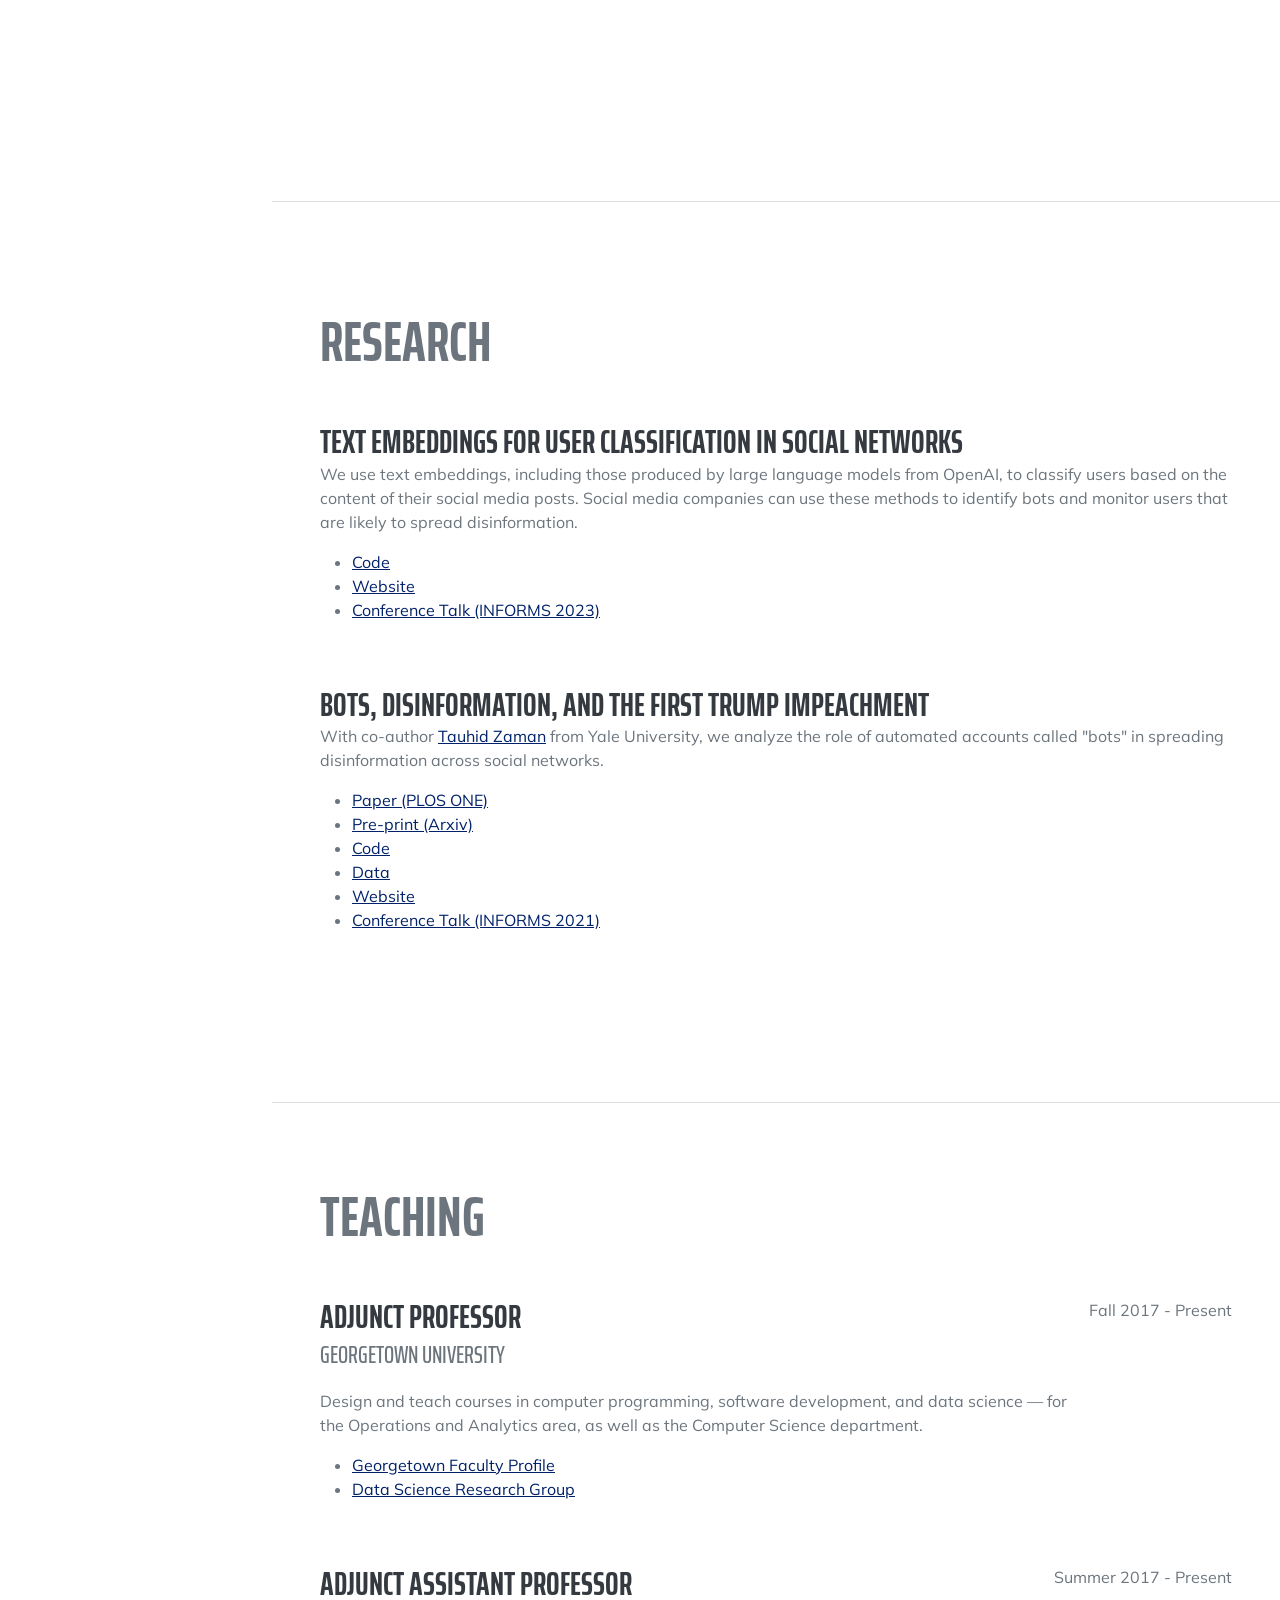
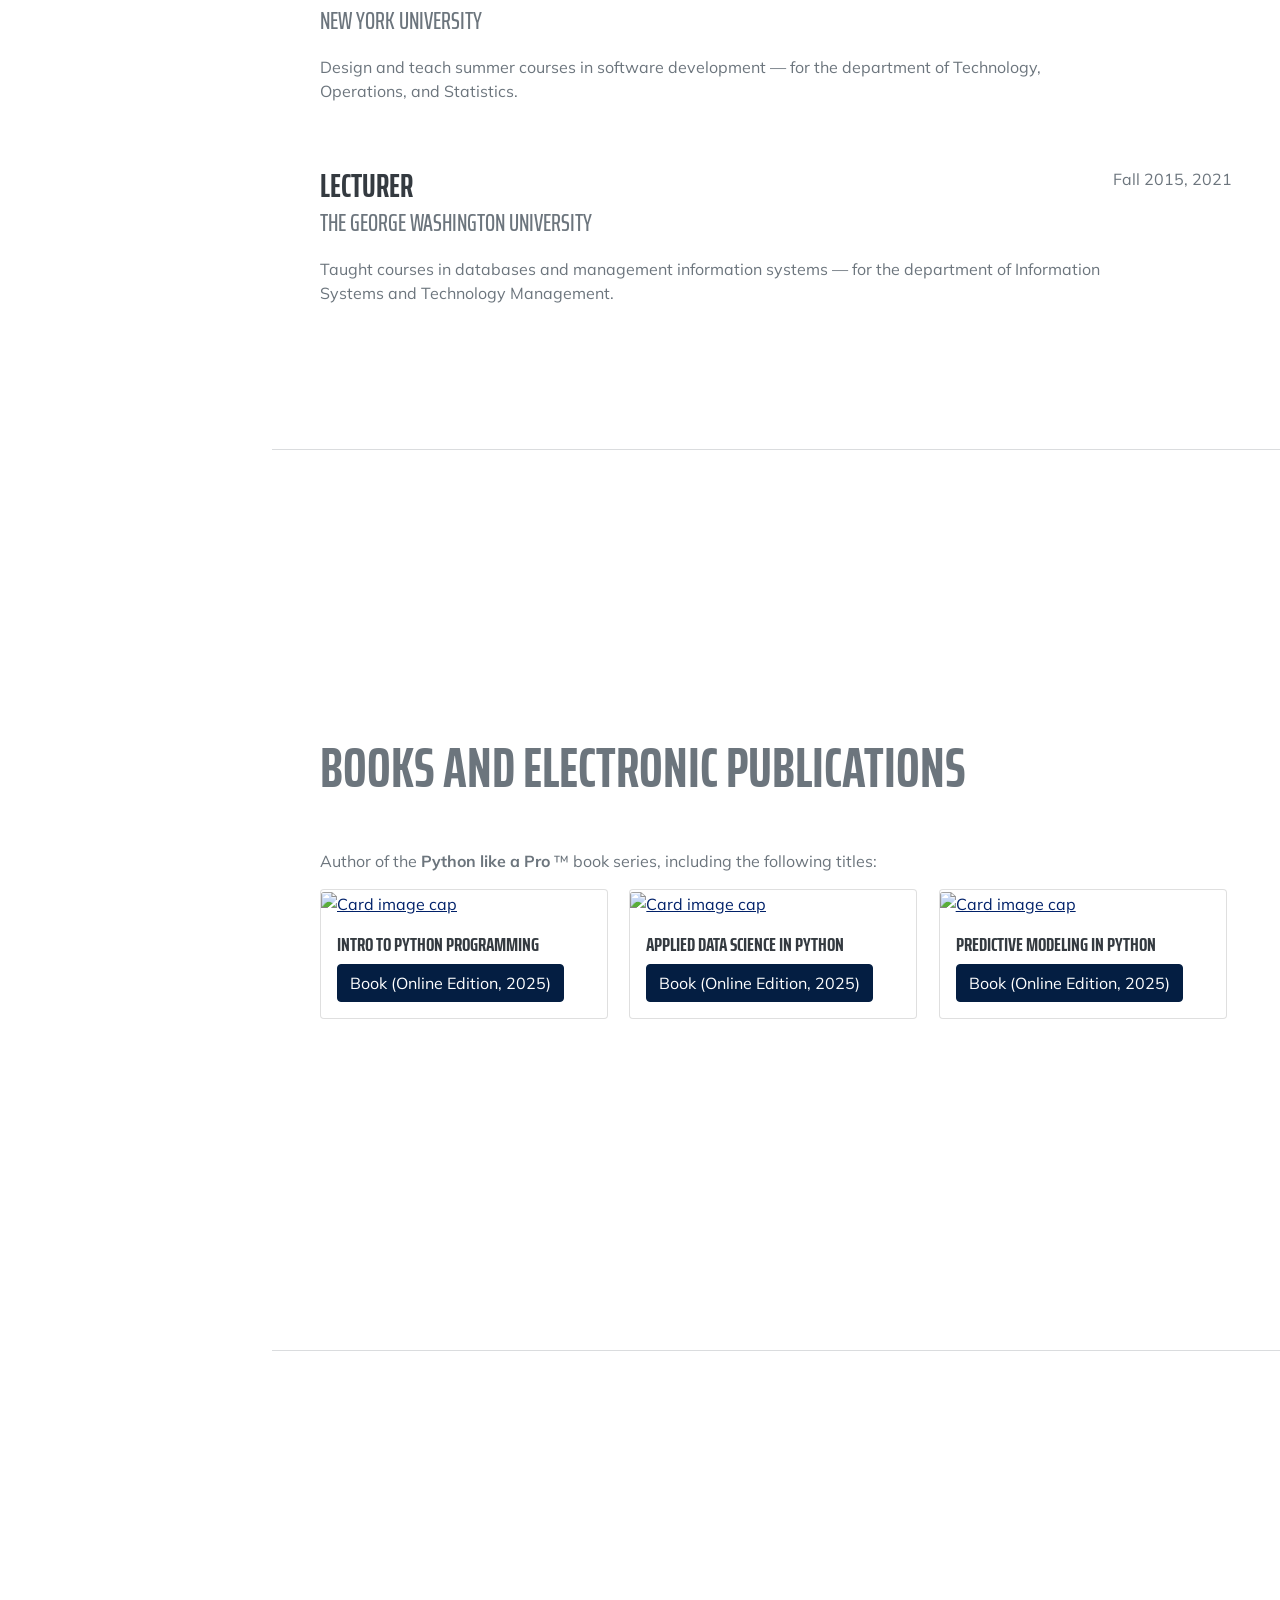
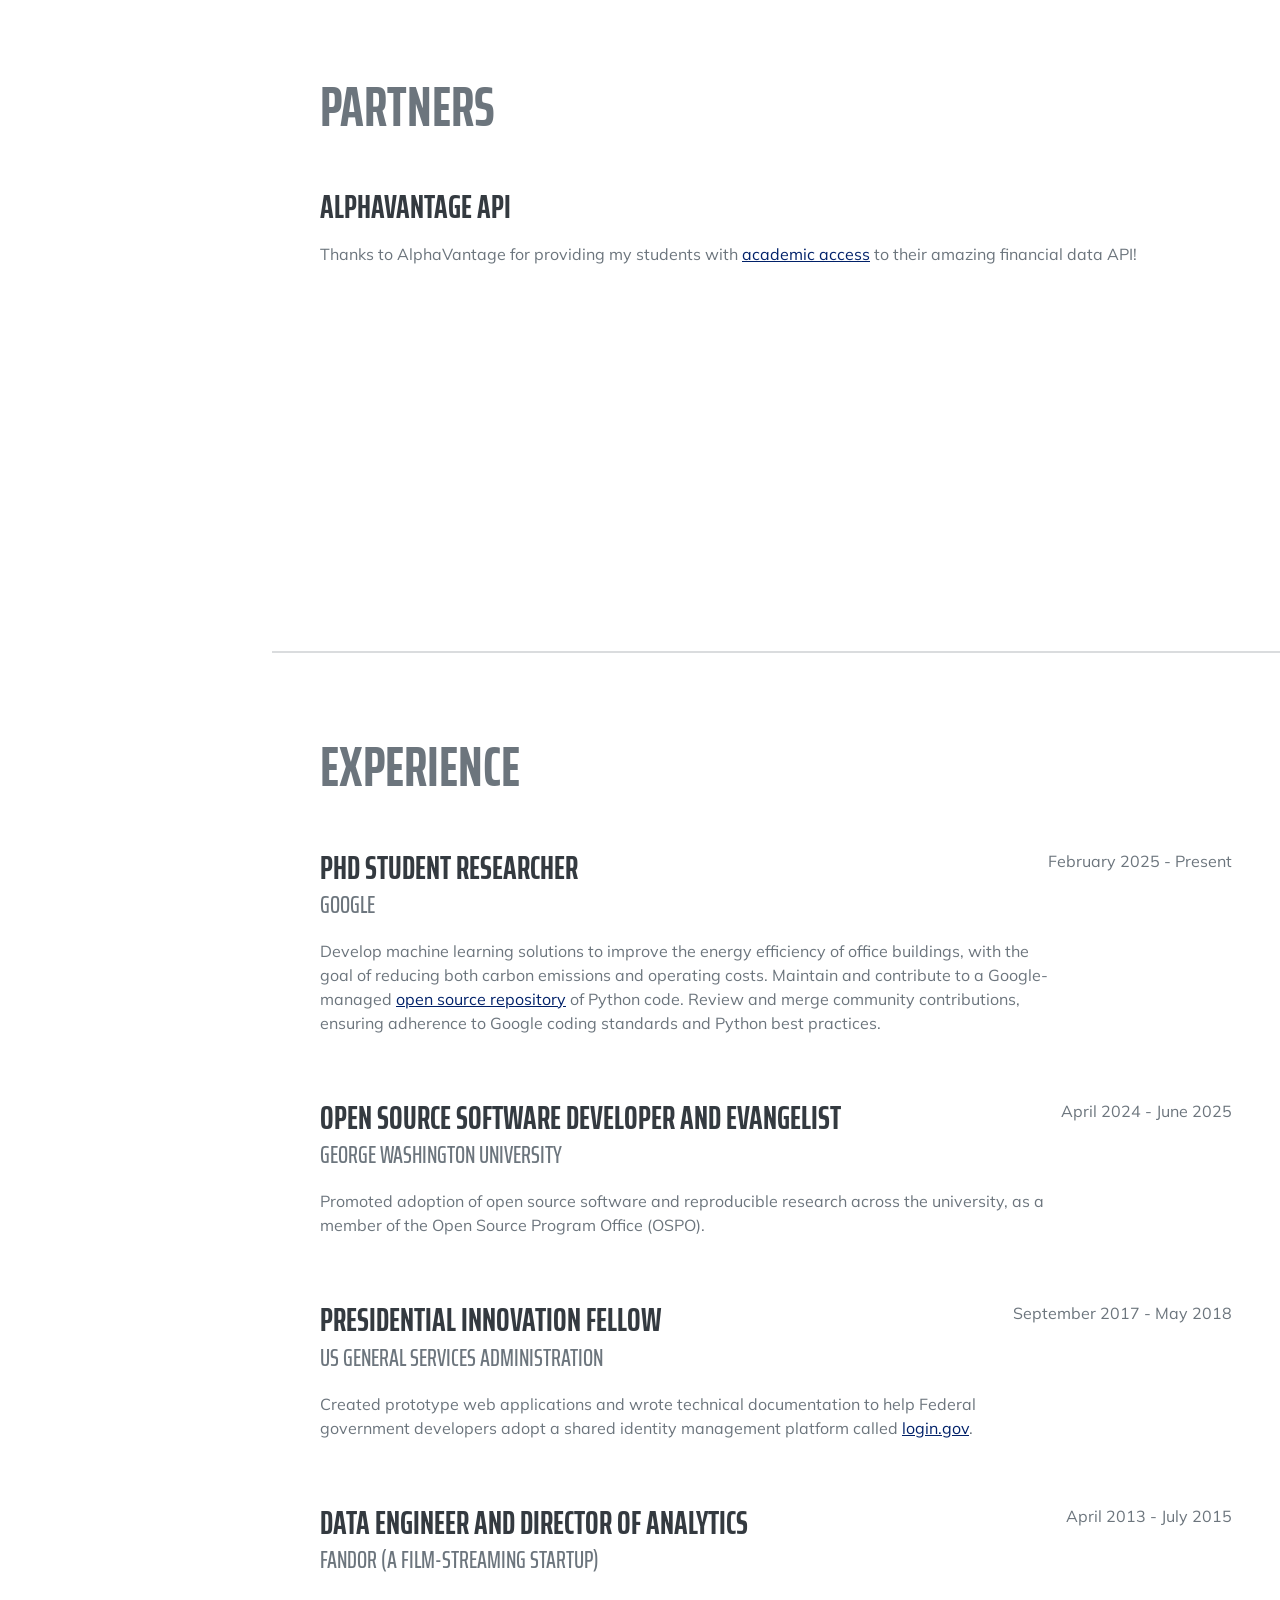
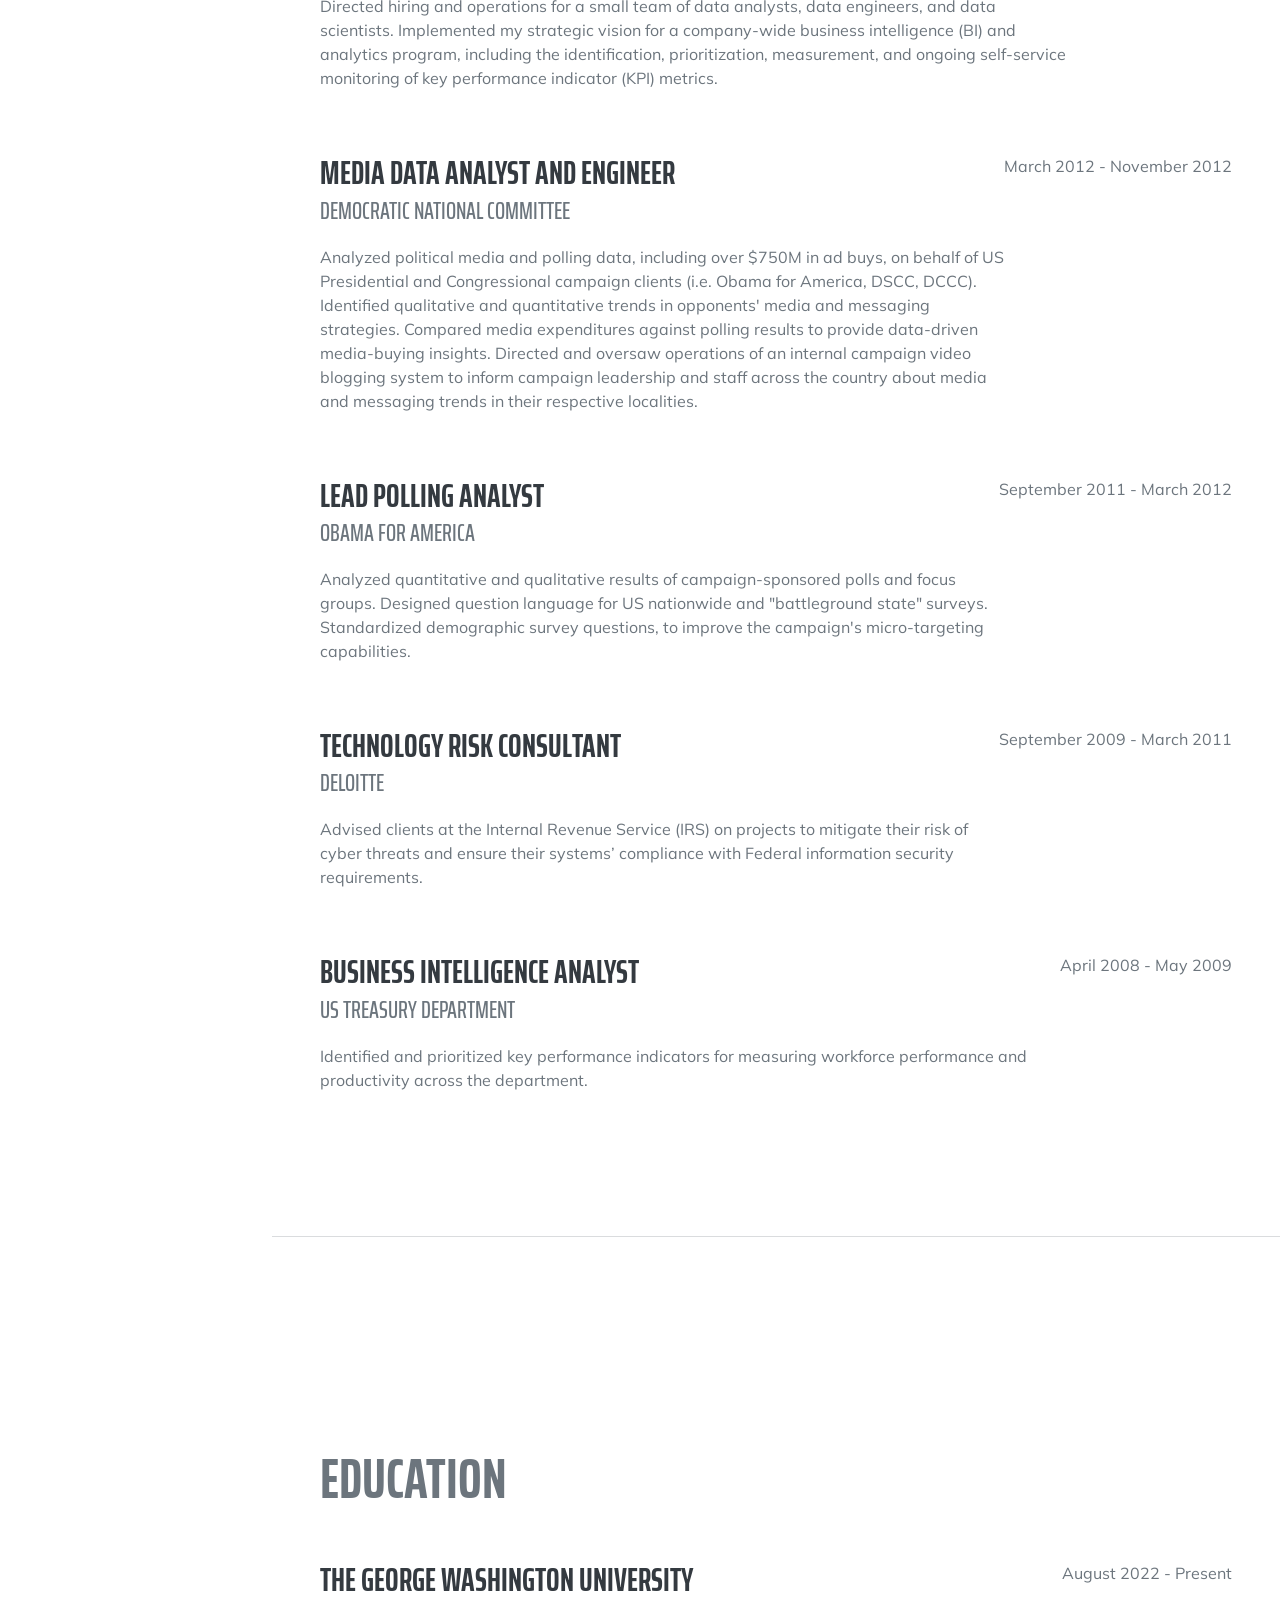
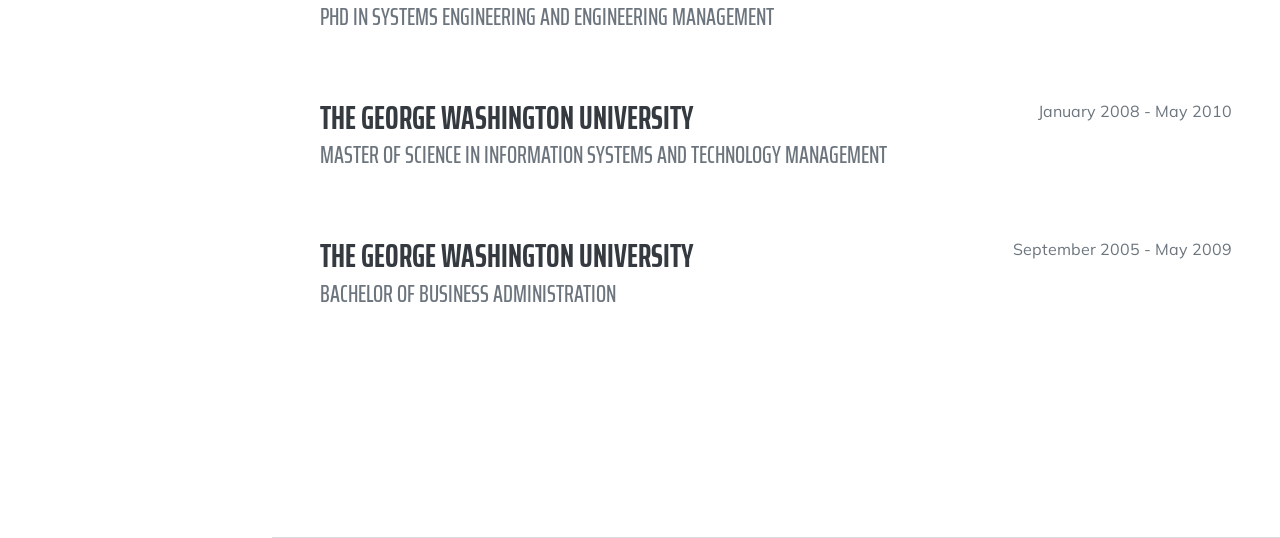
==== commit 66cd9214: "Bump year" ====
--- a/index.html
+++ b/index.html
@@ -354,7 +354,7 @@
                                     <!--p class="card-text">Some quick example text to build on the card title and make up the bulk of the card's content.</p-->
                                     <a href="https://prof-rossetti.github.io/intro-software-dev-python-book/" class="btn btn-primary">
                                         <i class="fas fa-book-open"></i>
-                                        Book (Online Edition, 2024)
+                                        Book (Online Edition, 2025)
                                     </a>
                                 </div>
                             </div>
@@ -370,7 +370,7 @@
                                     <h5 class="card-title">Applied Data Science in Python</h5>
                                     <a href="https://prof-rossetti.github.io/applied-data-science-python-book/" class="btn btn-primary">
                                         <i class="fas fa-book-open"></i>
-                                        Book (Online Edition, 2024)
+                                        Book (Online Edition, 2025)
                                     </a>
                                 </div>
                             </div>
@@ -385,7 +385,7 @@
                                     <h5 class="card-title">Predictive Modeling in Python</h5>
                                     <a href="https://prof-rossetti.github.io/predictive-modeling-python-book/" class="btn btn-primary">
                                         <i class="fas fa-book-open"></i>
-                                        Book (Online Edition, 2024)
+                                        Book (Online Edition, 2025)
                                     </a>
                                 </div>
                             </div>
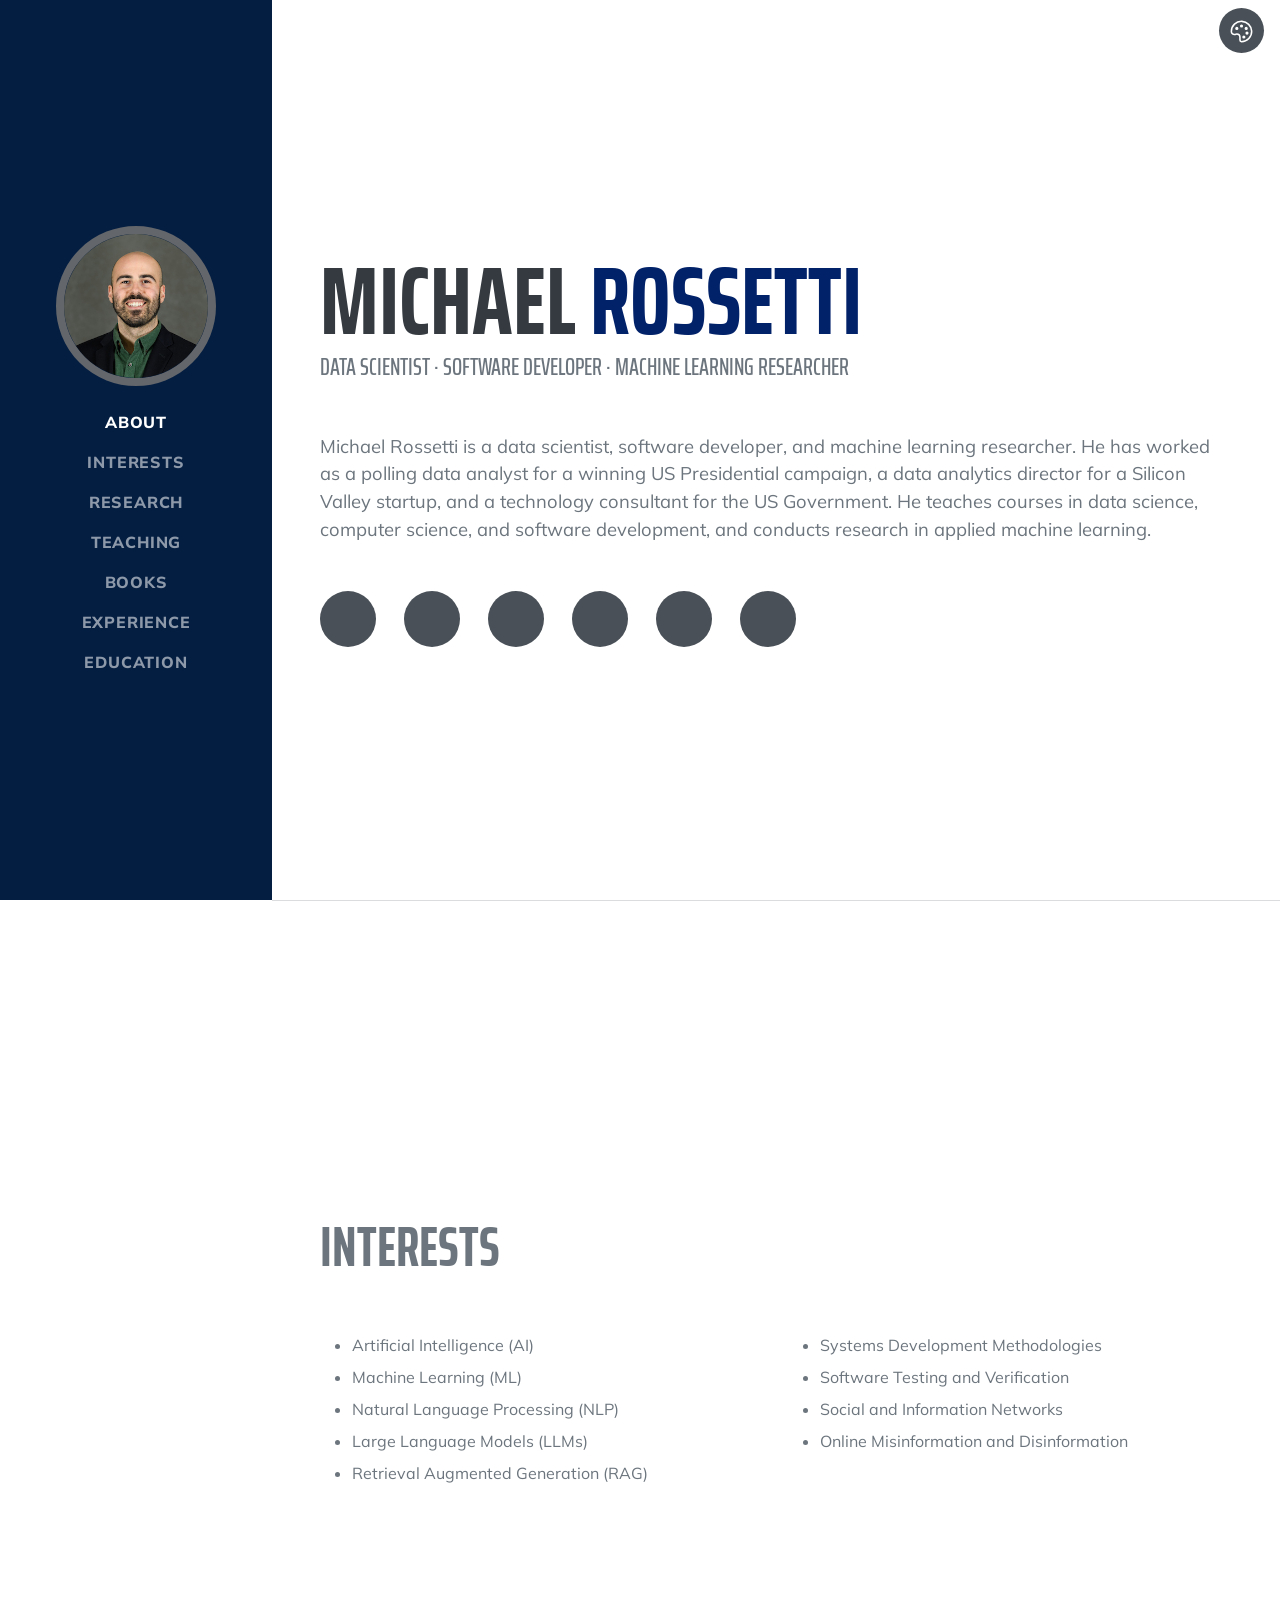
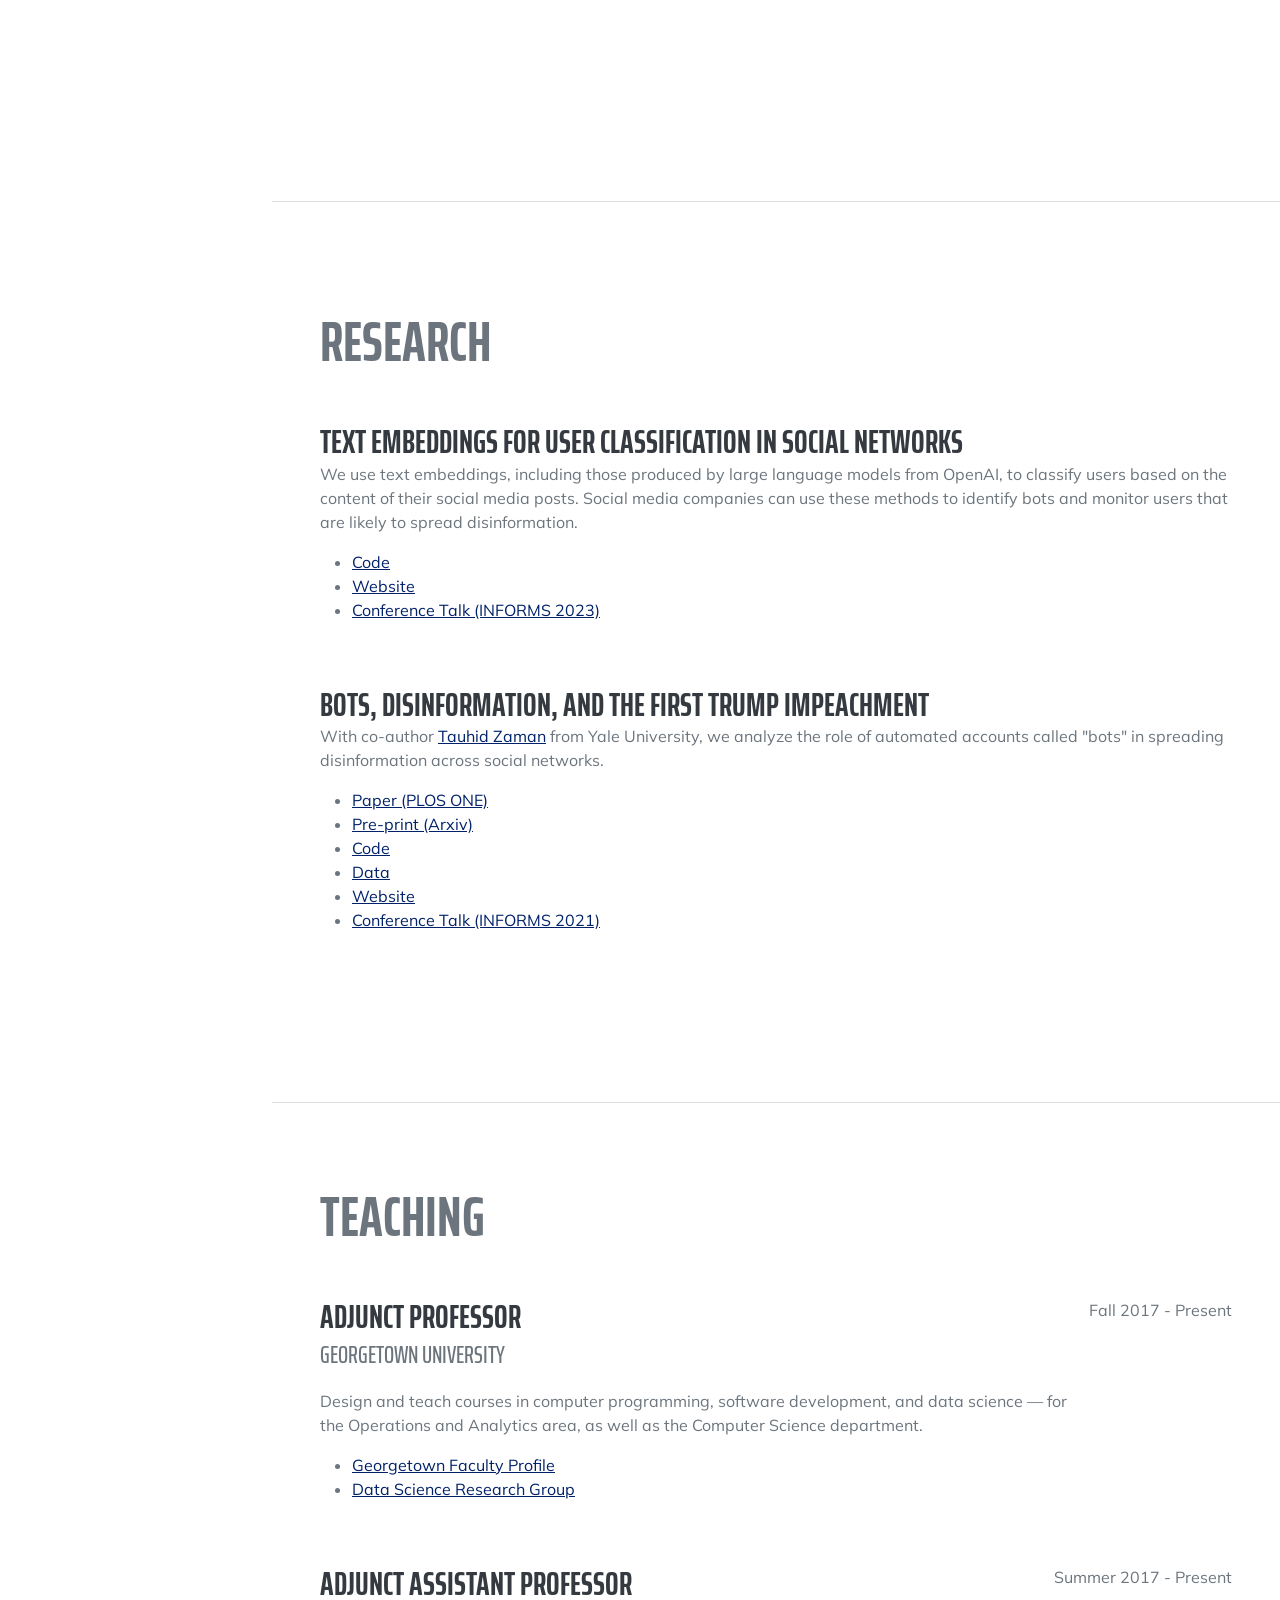
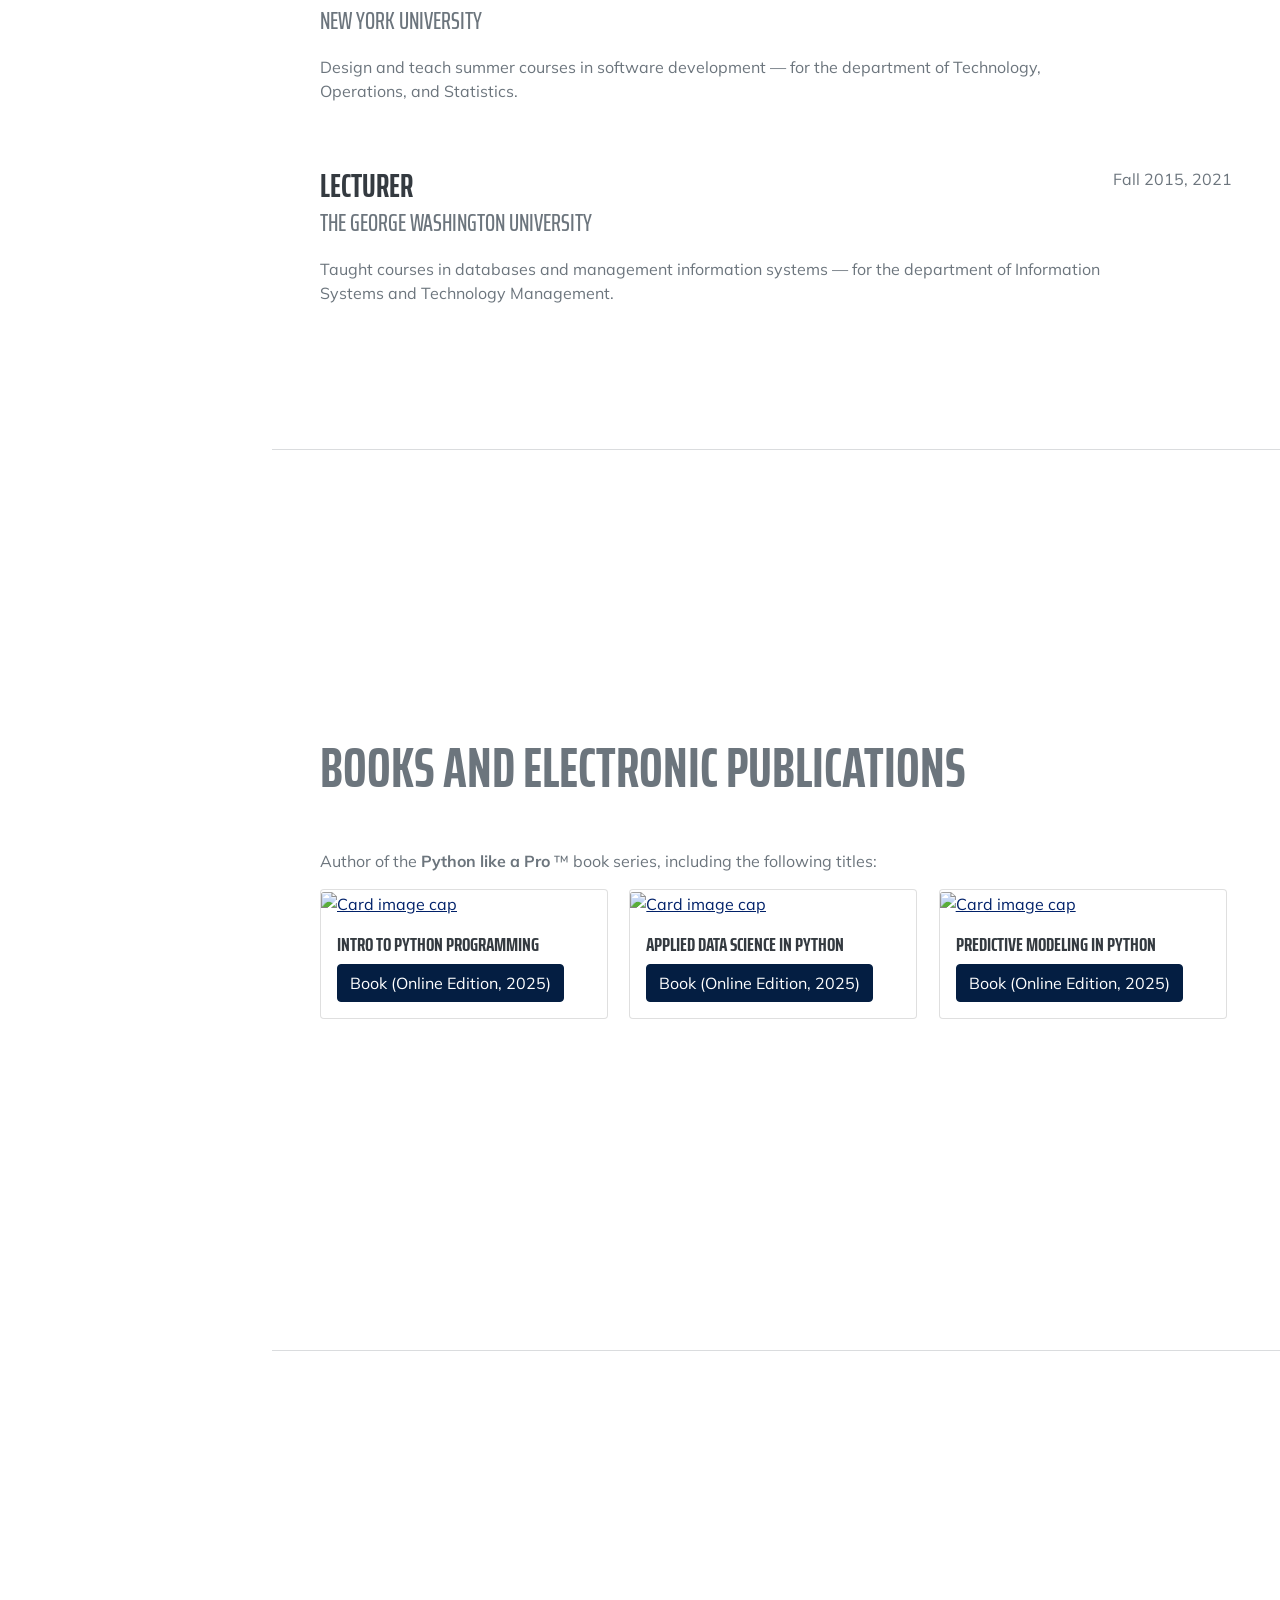
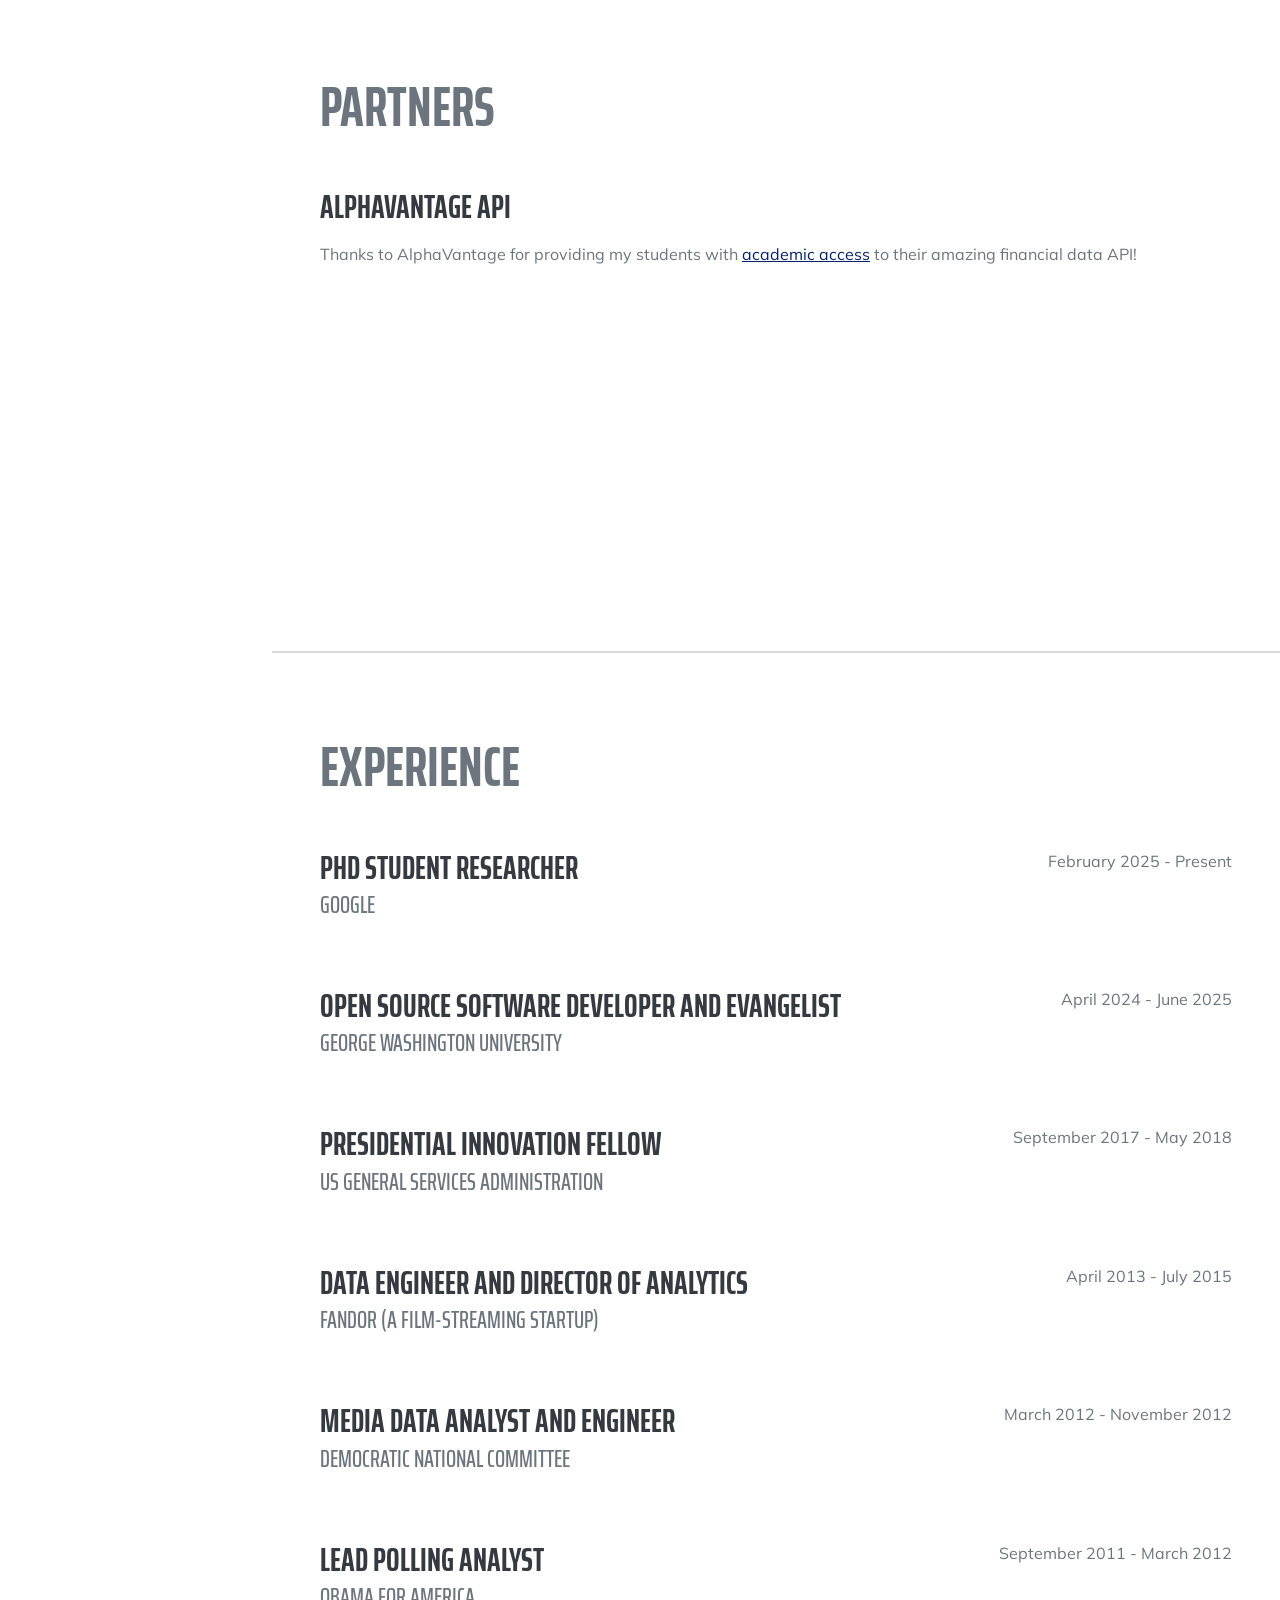
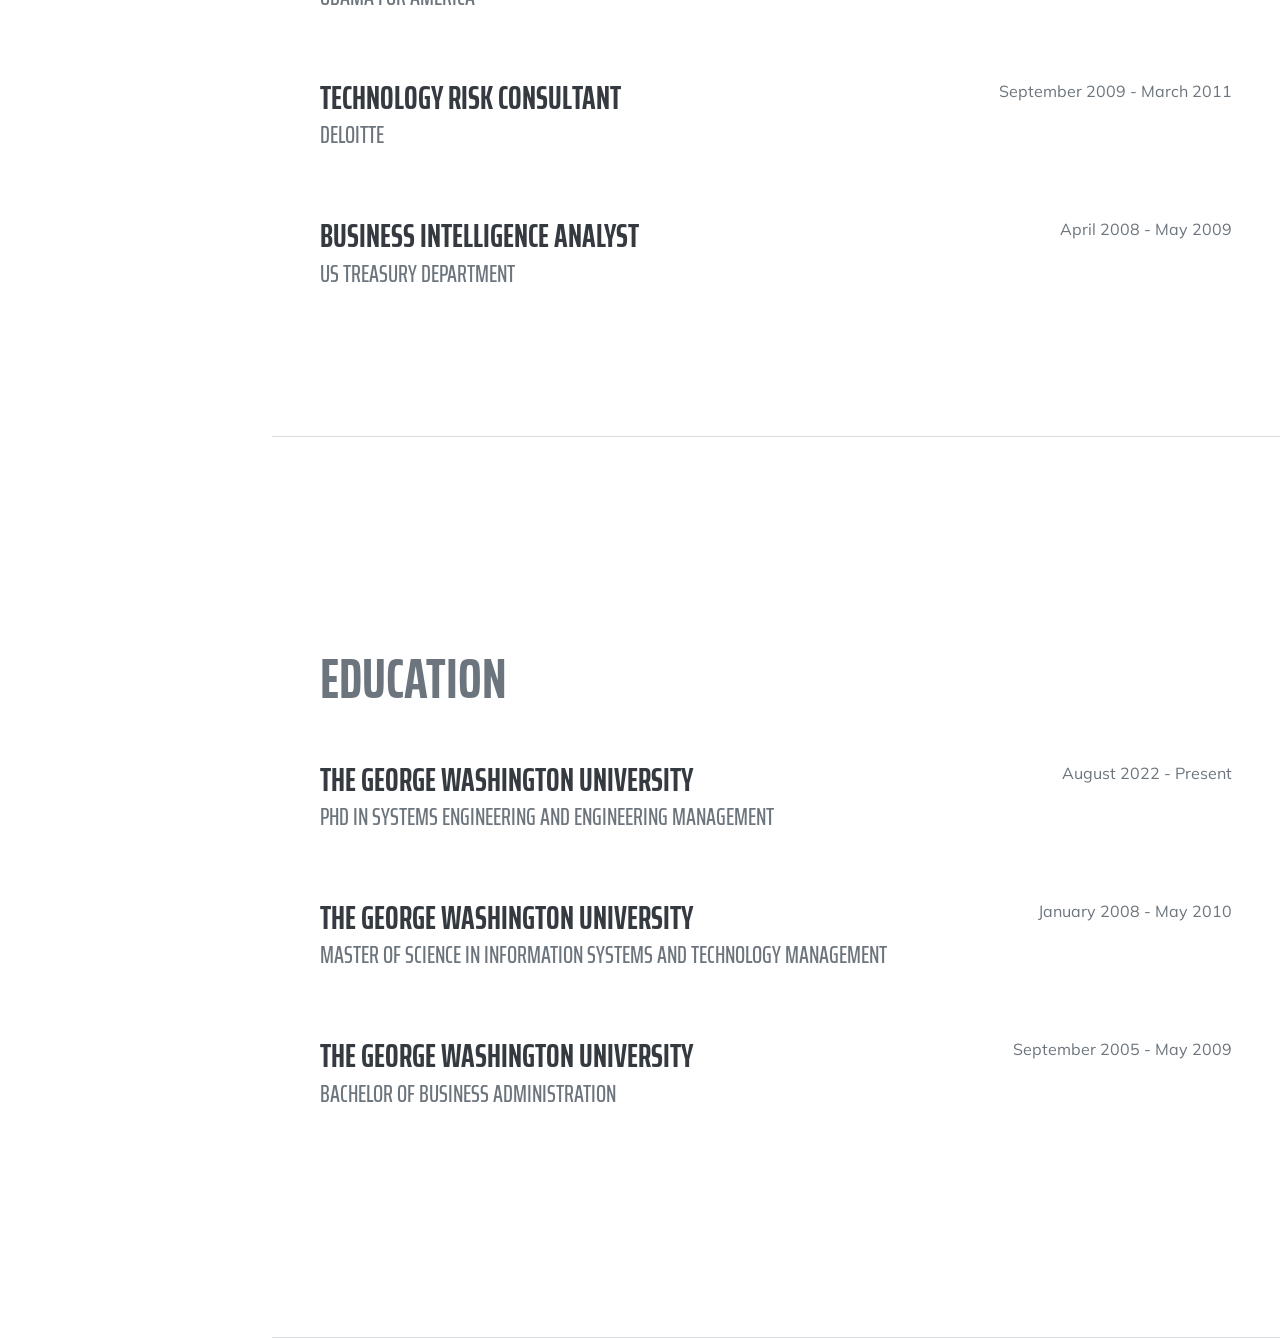
==== commit 15df2151: "Remove experience" ====
--- a/index.html
+++ b/index.html
@@ -470,11 +470,6 @@
                         <div class="flex-grow-1">
                             <h3 class="mb-0">PhD Student Researcher</h3>
                             <div class="subheading mb-3">Google</div>
-                            <p class="full-details">
-                                Develop machine learning solutions to improve the energy efficiency of office buildings, with the goal of reducing both carbon emissions and operating costs.
-                                Maintain and contribute to a Google-managed <a href="https://github.com/google/sbsim">open source repository</a> of Python code. Review and merge community contributions, ensuring adherence to Google coding standards and Python best practices.
-                            </p>
-
                         </div>
                         <div class="flex-shrink-0"><span class="text-primary">February 2025 - Present</span></div>
                     </div>
@@ -483,10 +478,6 @@
                         <div class="flex-grow-1">
                             <h3 class="mb-0">Open Source Software Developer and Evangelist</h3>
                             <div class="subheading mb-3">George Washington University</div>
-                            <p class="full-details">
-                                Promoted adoption of open source software and reproducible research across the university, as a member of the Open Source Program Office (OSPO).
-                            </p>
-
                         </div>
                         <div class="flex-shrink-0"><span class="text-primary">April 2024 - June 2025</span></div>
                     </div>
@@ -495,12 +486,6 @@
                         <div class="flex-grow-1">
                             <h3 class="mb-0">Presidential Innovation Fellow</h3>
                             <div class="subheading mb-3">US General Services Administration</div>
-                            <p class="full-details">
-                                Created prototype web applications and wrote technical documentation to help Federal government developers adopt a shared identity management platform called <a href="https://login.gov/">login.gov</a>.
-                                <span class="tech-details">
-                                Developed web applications in languages like <span class="fst-italic">Ruby</span>, <span class="fst-italic">Node.js</span>, and <span class="fst-italic">Go</span>.
-                                </span>
-                            </p>
 
                              <!--ul class="fa-ul mb-3">
                                 <li>
@@ -517,14 +502,6 @@
                         <div class="flex-grow-1">
                             <h3 class="mb-0">Data Engineer and Director of Analytics</h3>
                             <div class="subheading mb-3">Fandor (a film-streaming startup)</div>
-                            <p class="full-details">
-                                Directed hiring and operations for a small team of data analysts, data engineers, and data scientists.
-                                Implemented my strategic vision for a company-wide business intelligence (BI) and analytics program, including the identification, prioritization, measurement, and ongoing self-service monitoring of key performance indicator (KPI) metrics.
-                                <span class="tech-details">
-                                Developed a data warehouse application in <span class="fst-italic">Ruby on Rails</span>, to extract, transform, and load (ETL) data from production databases and external <span class="fst-italic">APIs</span> into a single, integrated <span class="fst-italic">SQL</span> database environment.
-                                Developed interactive data dashboards in <span class="fst-italic">Tableau</span> and <span class="fst-italic">JavaScript</span>.
-                                </span>
-                            </p>
                         </div>
                         <div class="flex-shrink-0"><span class="text-primary">April 2013 - July 2015</span></div>
                     </div>
@@ -533,15 +510,6 @@
                         <div class="flex-grow-1">
                             <h3 class="mb-0">Media Data Analyst and Engineer</h3>
                             <div class="subheading mb-3">Democratic National Committee</div>
-                            <p class="full-details">
-                                Analyzed political media and polling data, including over $750M in ad buys, on behalf of US Presidential and Congressional campaign clients (i.e. Obama for America, DSCC, DCCC).
-                                Identified qualitative and quantitative trends in opponents' media and messaging strategies.
-                                Compared media expenditures against polling results to provide data-driven media-buying insights.
-                                Directed and oversaw operations of an internal campaign video blogging system to inform campaign leadership and staff across the country about media and messaging trends in their respective localities.
-                                <span class="tech-details">
-                                Contributed to a <span class="fst-italic">Ruby on Rails</span> application, wrote and maintained a library of <span class="fst-italic">SQL</span> scripts, and developed interactive data dashboards in <span class="fst-italic">Tableau</span> and <span class="fst-italic">JavaScript</span>.
-                                </span>
-                            </p>
                         </div>
                         <div class="flex-shrink-0"><span class="text-primary">March 2012 - November 2012</span></div>
                     </div>
@@ -550,13 +518,6 @@
                         <div class="flex-grow-1">
                             <h3 class="mb-0">Lead Polling Analyst</h3>
                             <div class="subheading mb-3">Obama for America</div>
-                            <p class="full-details">Analyzed quantitative and qualitative results of campaign-sponsored polls and focus groups.
-                                Designed question language for US nationwide and "battleground state" surveys. Standardized demographic survey questions, to improve the campaign's micro-targeting capabilities.
-                                <span class="tech-details">
-                                Wrote <span class="fst-italic">SQL</span> scripts to integrate internal and external polling data into a unified dataset for analysis.
-                                Produced campaign polling insights in the form of <span class="fst-italic">Tableau</span> data dashboards.
-                                </span>
-                            </p>
                         </div>
                         <div class="flex-shrink-0"><span class="text-primary">September 2011 - March 2012</span></div>
                     </div>
@@ -565,12 +526,6 @@
                         <div class="flex-grow-1">
                             <h3 class="mb-0">Technology Risk Consultant</h3>
                             <div class="subheading mb-3">Deloitte</div>
-                            <p class="full-details">Advised clients at the Internal Revenue Service (IRS) on projects to mitigate their risk of cyber threats and ensure their systems’ compliance with Federal information security requirements.
-                            <span class="tech-details">
-                            Created and maintained an <span class="fst-italic">MS Access</span> database of systems and security metrics.
-                            Streamlined reporting processes by developing automated data dashboards in <span class="fst-italic">Crystal Reports</span>.
-                            </span>
-                            </p>
                         </div>
                         <div class="flex-shrink-0"><span class="text-primary">September 2009 - March 2011</span></div>
                     </div>
@@ -579,11 +534,6 @@
                         <div class="flex-grow-1">
                             <h3 class="mb-0">Business Intelligence Analyst</h3>
                             <div class="subheading mb-3">US Treasury Department</div>
-                            <p class="full-details">Identified and prioritized key performance indicators for measuring workforce performance and productivity across the department.
-                                <span class="tech-details">
-                                Wrote and maintained <span class="fst-italic">SQL</span> scripts, and created automated reporting dashboards in <span class="fst-italic">MS SQL Server</span>.
-                                </span>
-                            </p>
                         </div>
                         <div class="flex-shrink-0"><span class="text-primary">April 2008 - May 2009</span></div>
                     </div>
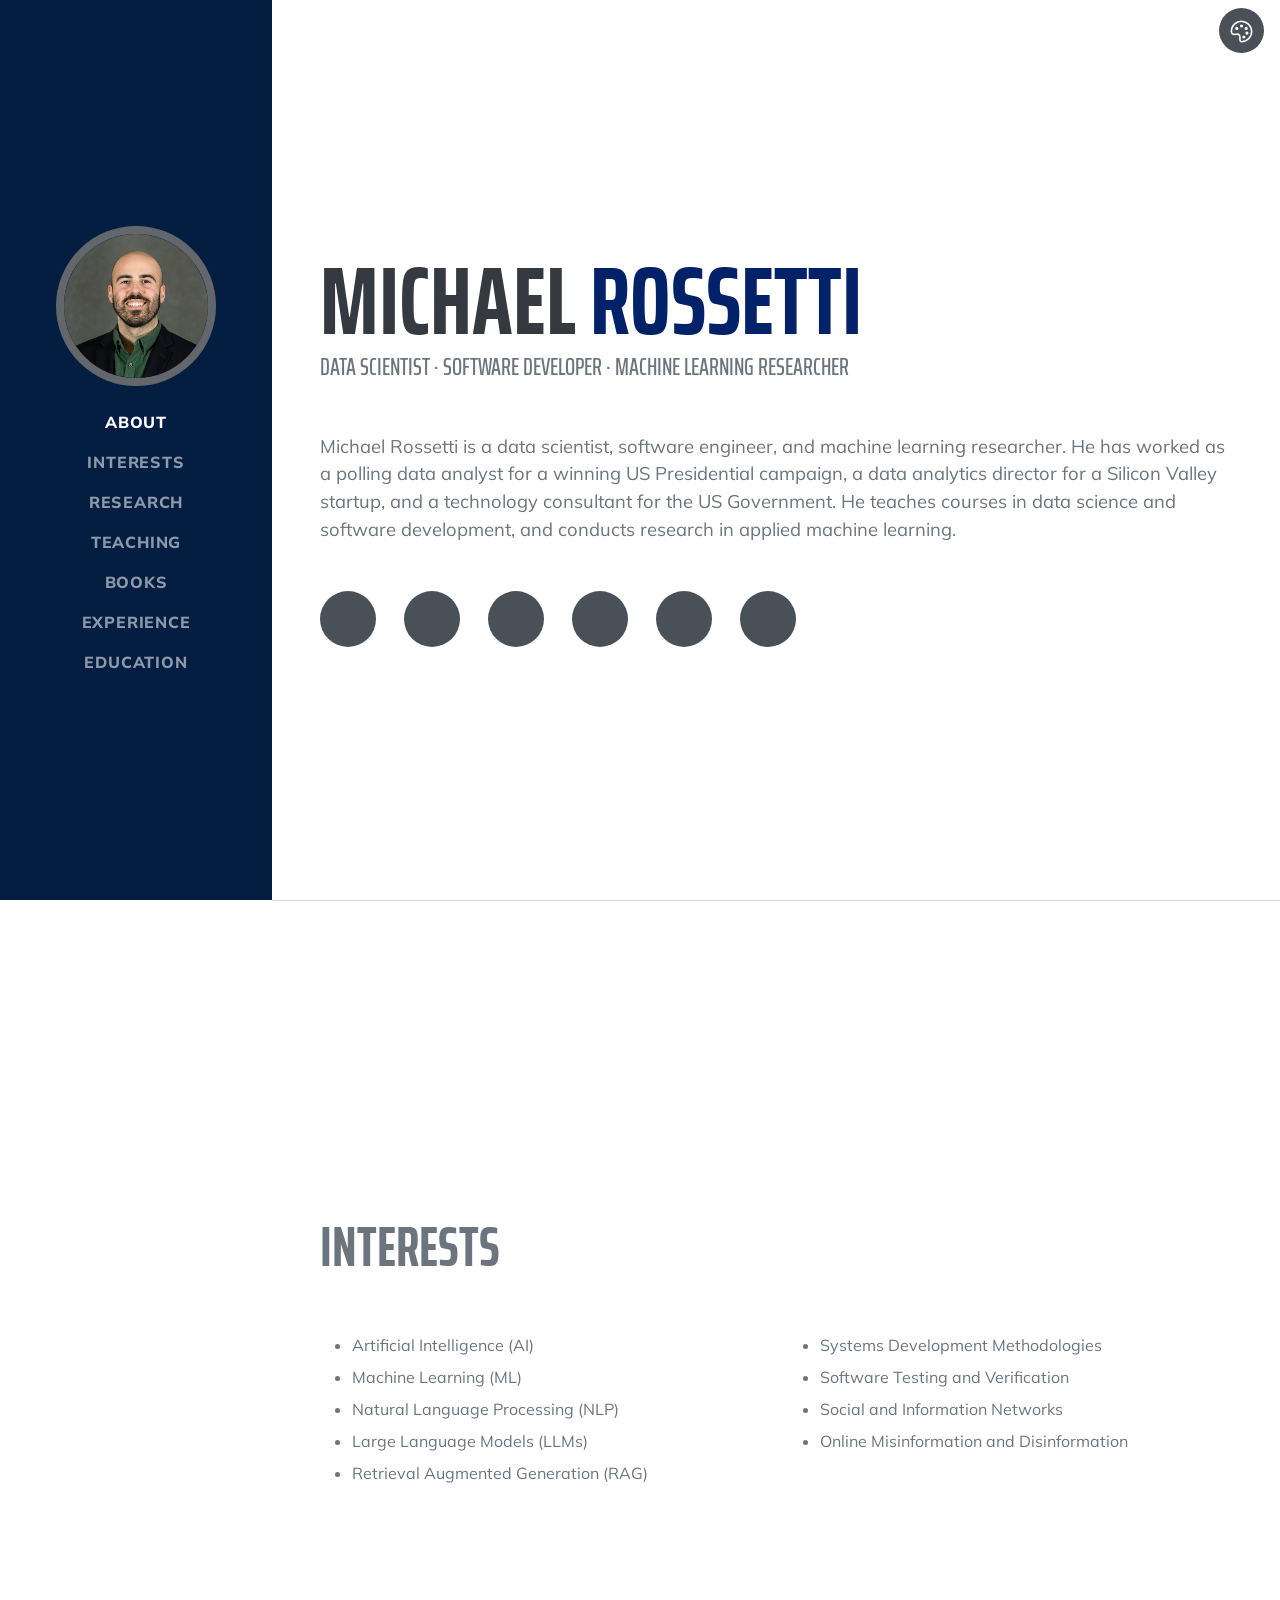
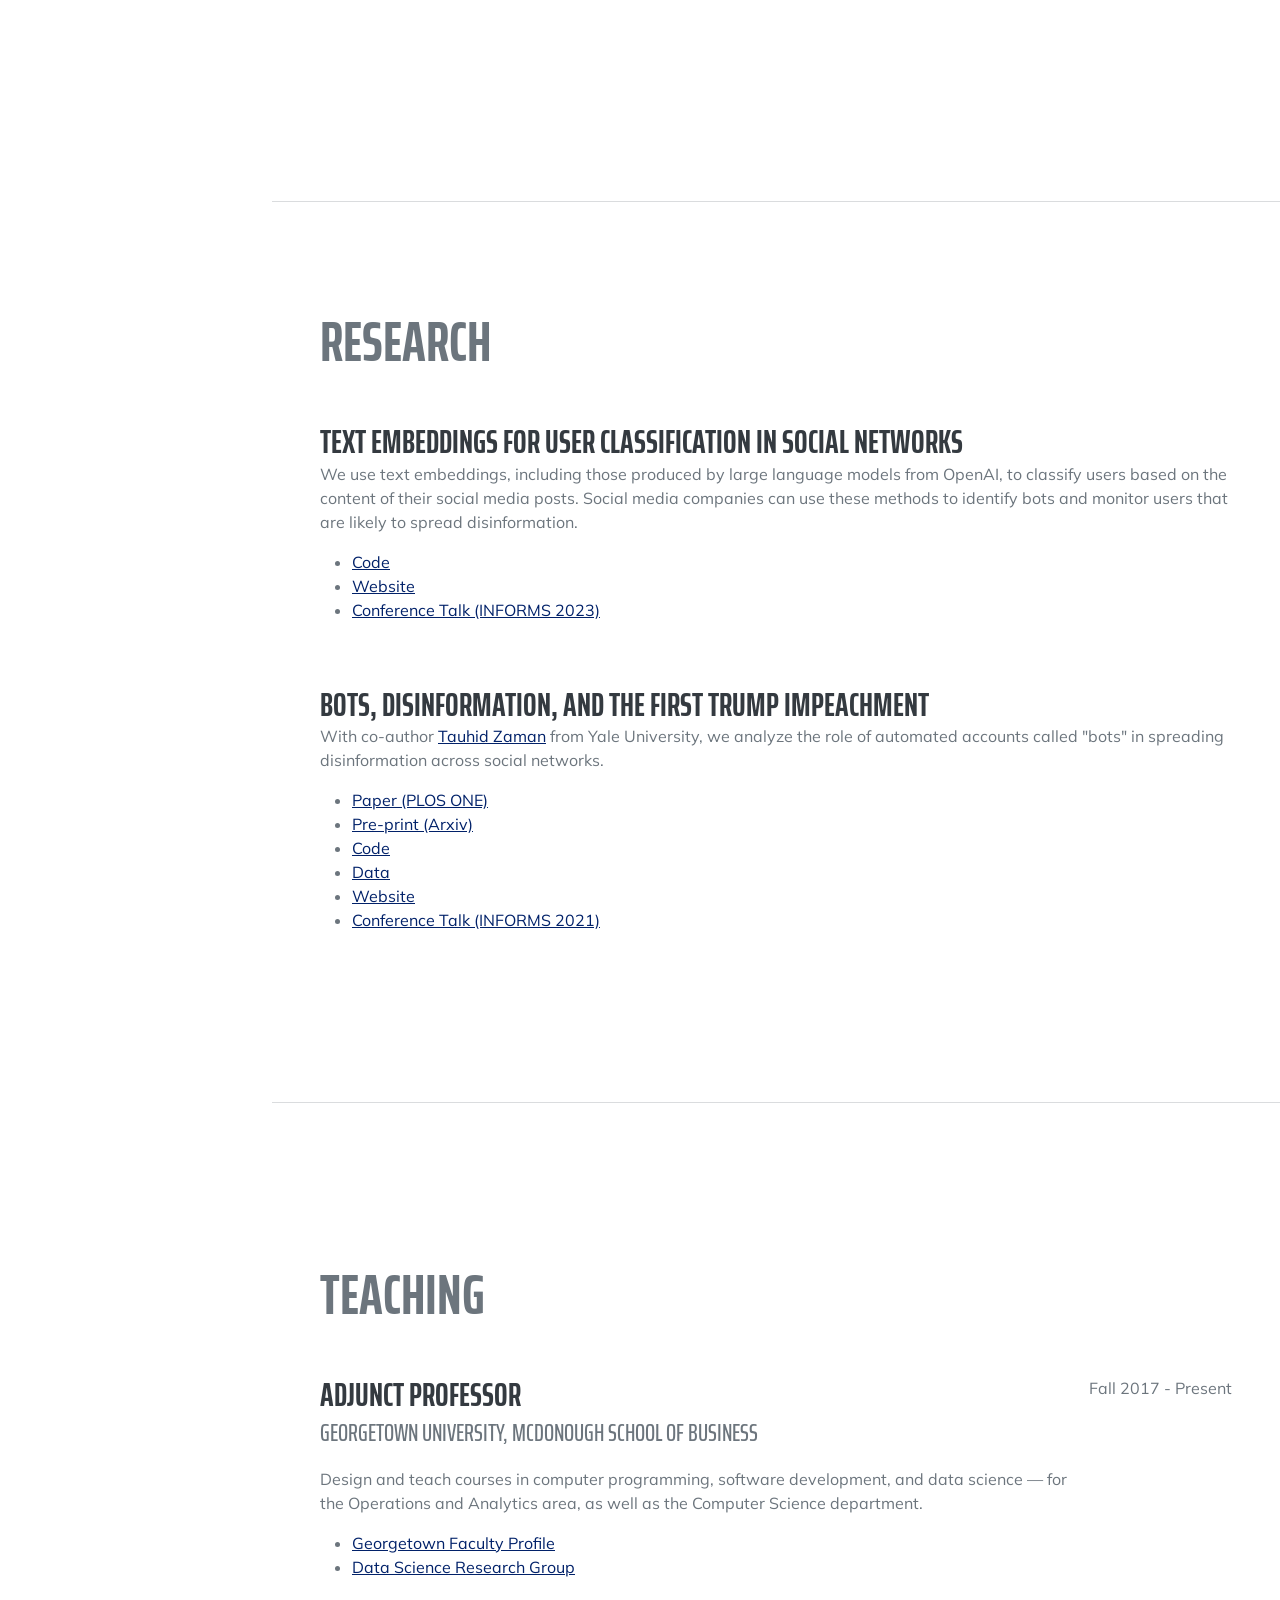
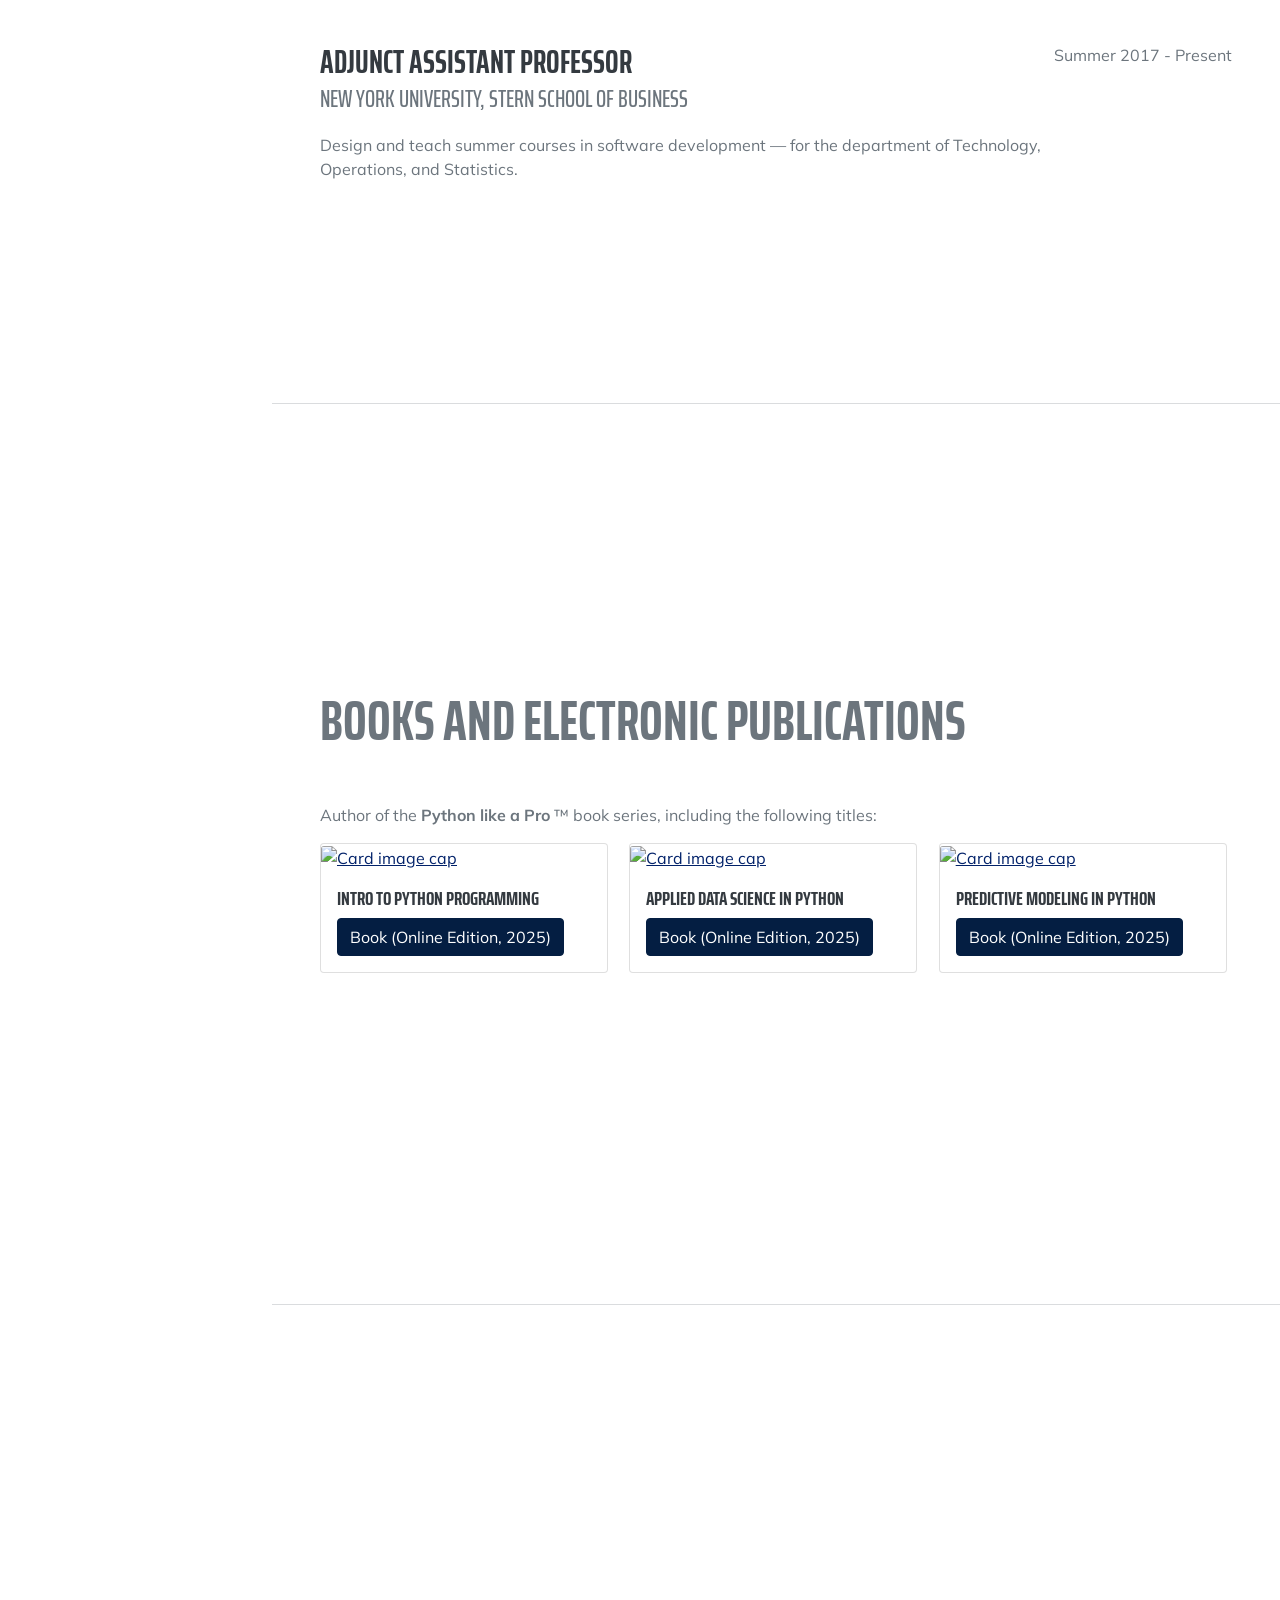
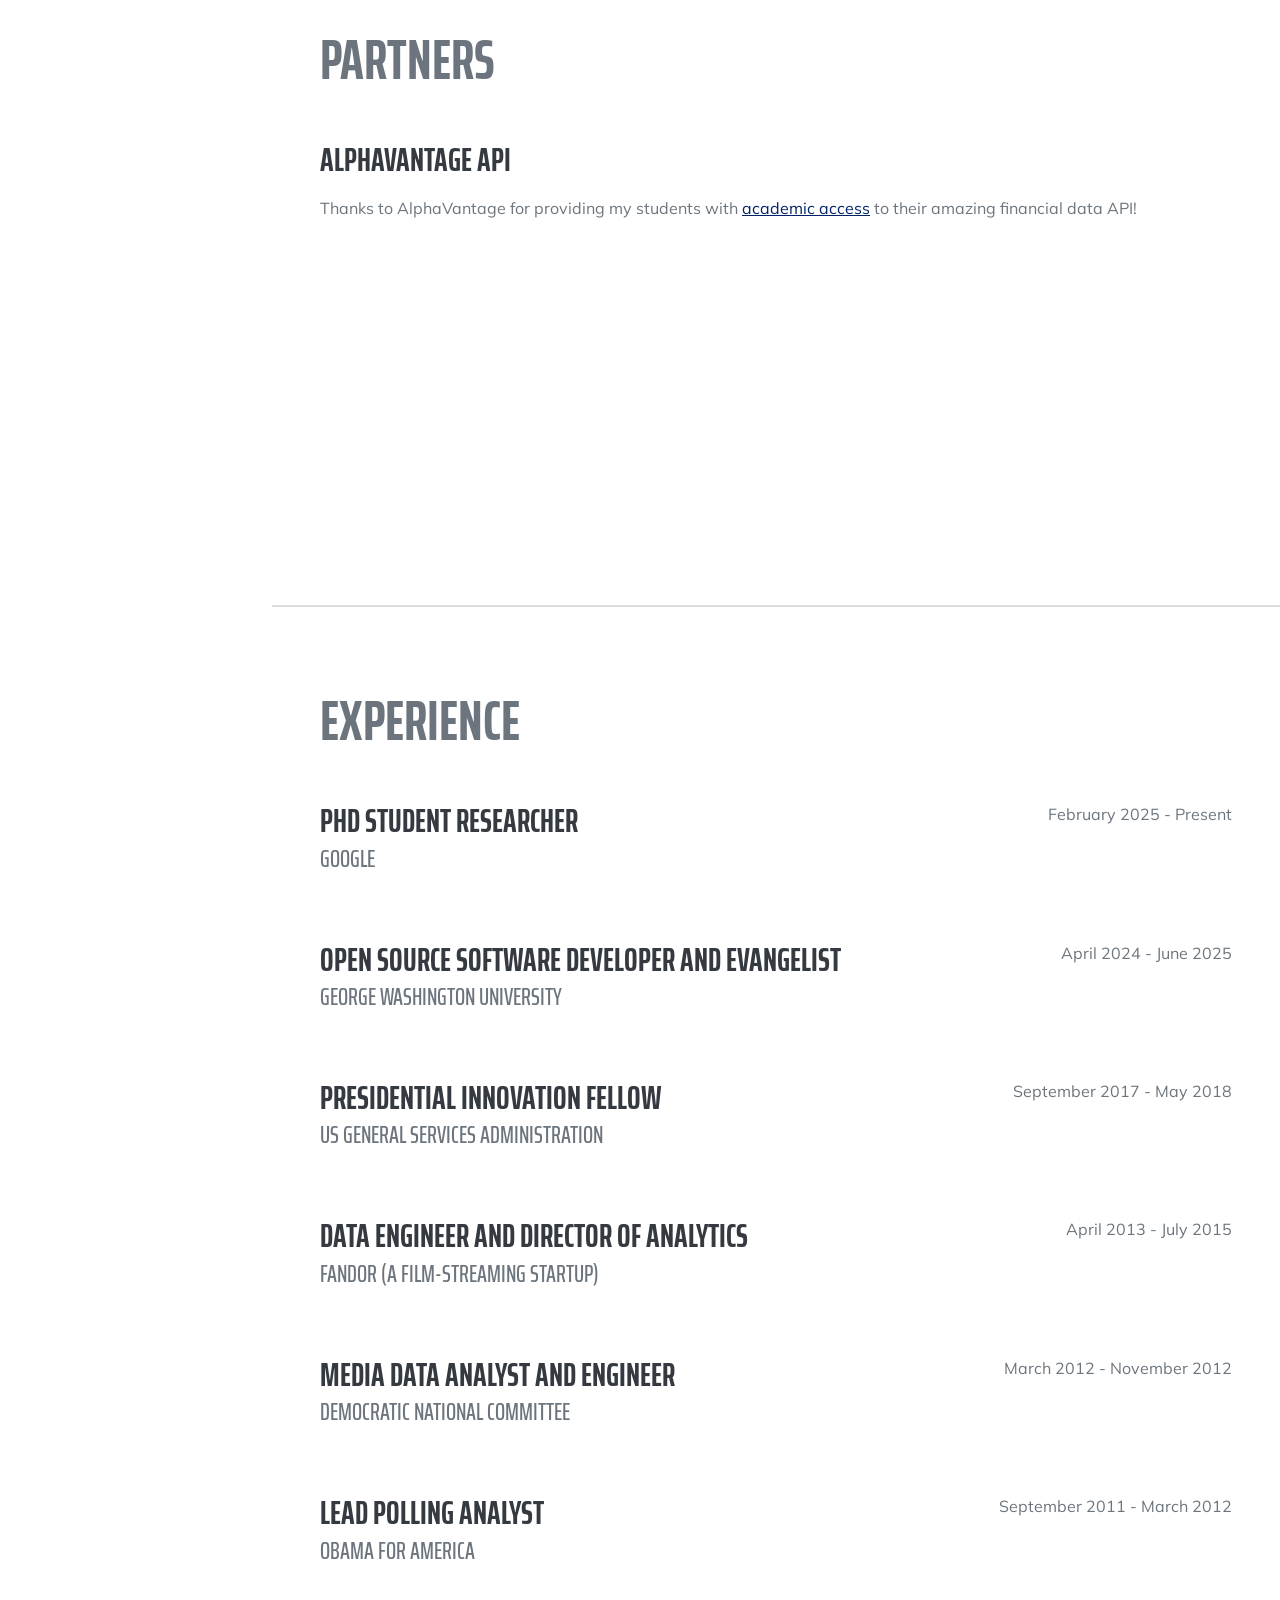
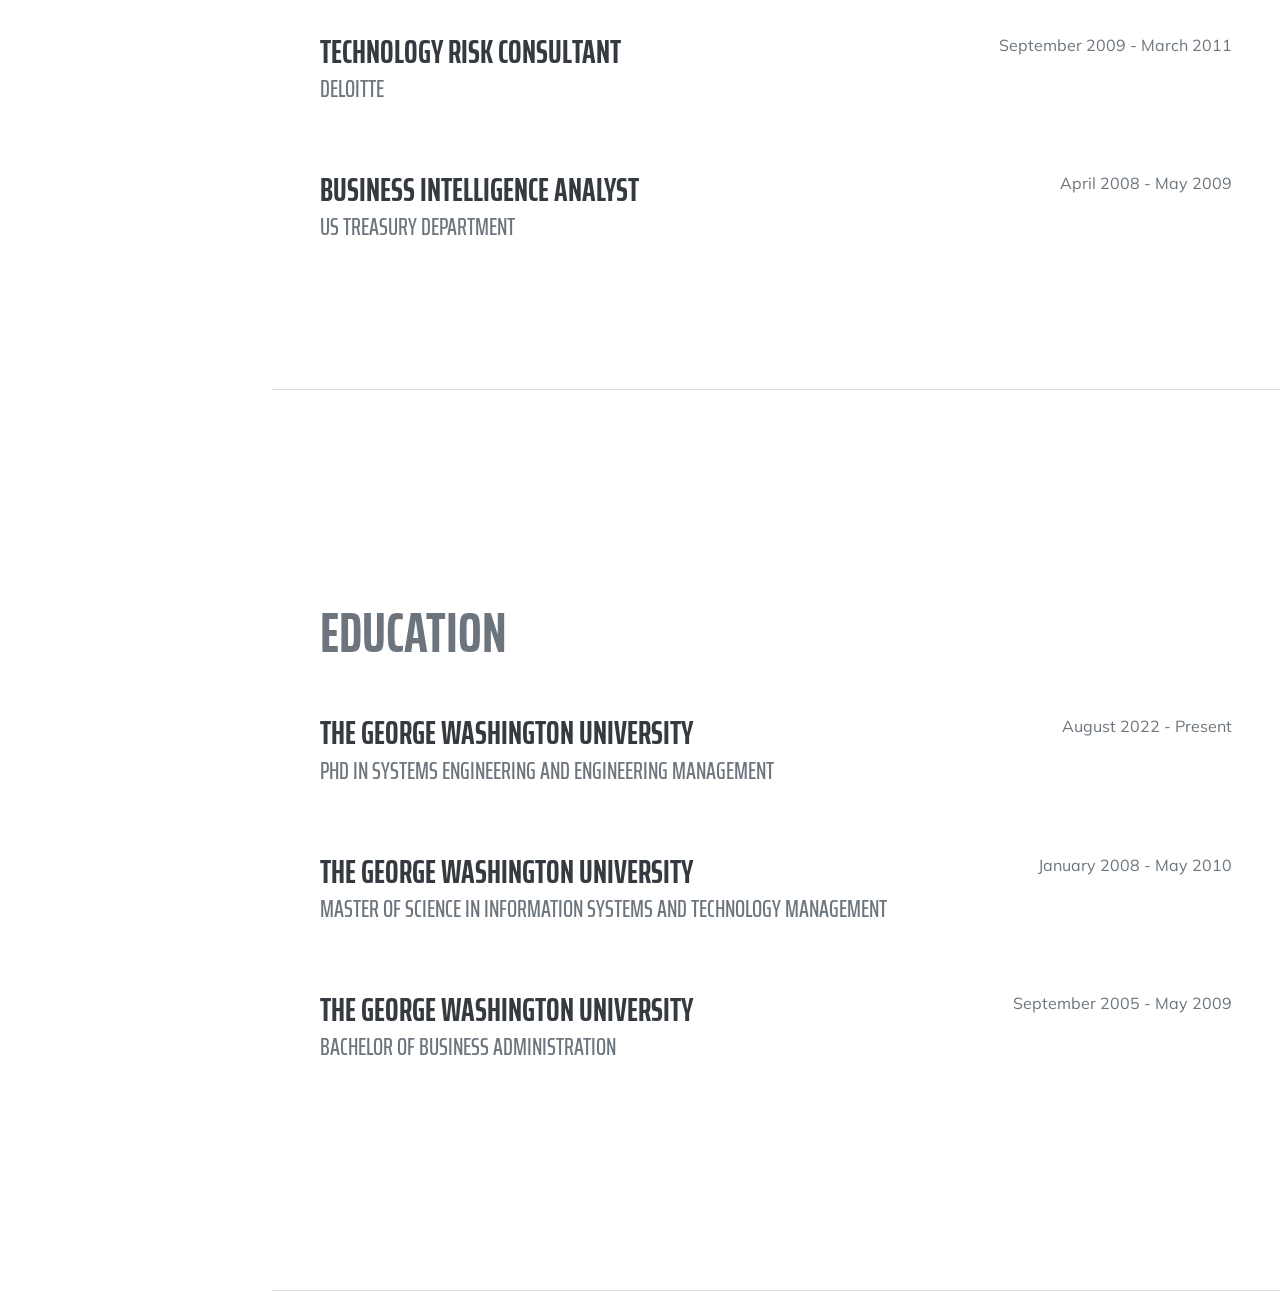
==== commit 04256408: "WIP" ====
--- a/index.html
+++ b/index.html
@@ -91,13 +91,13 @@
                     </div>
                     <p class="lead mb-5">
 
-                        Michael Rossetti is a data scientist, software developer, and machine learning researcher.
+                        Michael Rossetti is a data scientist, software engineer, and machine learning researcher.
                         He has worked as
                             a polling data analyst for a winning US Presidential campaign,
                             a data analytics director for a Silicon Valley startup, and
                             a technology consultant for the US Government.
 
-                        He teaches courses in data science, computer science, and software development, and conducts research in applied machine learning.
+                        He teaches courses in data science and software development, and conducts research in applied machine learning.
 
                     </p>
                     <div class="social-icons">
@@ -289,8 +289,8 @@
                     <div class="d-flex flex-column flex-md-row justify-content-between mb-5">
                         <div class="flex-grow-1">
                             <h3 class="mb-0">Adjunct Professor</h3>
-                            <div class="subheading mb-3">Georgetown University</div>
-                            <p>
+                            <div class="subheading mb-3">Georgetown University, McDonough School of Business</div>
+                            <p class="full-details teaching-details">
                                 Design and teach courses in computer programming, software development, and data science &mdash;
                                 for the Operations and Analytics area, as well as the Computer Science department.
                             </p>
@@ -312,24 +312,26 @@
                     <div class="d-flex flex-column flex-md-row justify-content-between mb-5">
                         <div class="flex-grow-1">
                             <h3 class="mb-0">Adjunct Assistant Professor</h3>
-                            <div class="subheading mb-3">New York University</div>
-                            <p>Design and teach summer courses in software development &mdash;
-                            for the department of Technology, Operations, and Statistics.
+                            <div class="subheading mb-3">New York University, Stern School of Business</div>
+                            <p class="full-details teaching-details">
+                                Design and teach summer courses in software development &mdash;
+                                for the department of Technology, Operations, and Statistics.
                             </p>
                         </div>
                         <div class="flex-shrink-0"><span class="text-primary">Summer 2017 - Present</span></div>
                     </div>
 
-                    <div class="d-flex flex-column flex-md-row justify-content-between mb-5">
+                    <!--div class="d-flex flex-column flex-md-row justify-content-between mb-5">
                         <div class="flex-grow-1">
                             <h3 class="mb-0">Lecturer</h3>
                             <div class="subheading mb-3">The George Washington University</div>
-                            <p>Taught courses in databases and management information systems &mdash;
-                            for the department of Information Systems and Technology Management.
+                            <p class="full-details teaching-details">
+                                Taught courses in databases and management information systems &mdash;
+                                for the department of Information Systems and Technology Management.
                             </p>
                         </div>
                         <div class="flex-shrink-0"><span class="text-primary">Fall 2015, 2021</span></div>
-                    </div>
+                    </div-->
 
                 </div>
             </section>
--- a/css/my-styles.css
+++ b/css/my-styles.css
@@ -1,11 +1,10 @@
-
-
 /* consistent card image heights */
 
 .card-img-top {
-  width: 100%;
-  height: 200px; /* adjust as needed */
-  object-fit: cover;
+    width: 100%;
+    height: 200px;
+    /* adjust as needed */
+    object-fit: cover;
 }
 
 
@@ -13,8 +12,9 @@
 
 /* using !important to override conflicting display:block style from style.css */
 
-section#media, li#nav-media {
-    display:none !important;
+section#media,
+li#nav-media {
+    display: none !important;
 }
 
 /*
@@ -47,3 +47,14 @@
 p.education-details {
     display: none;
 }
+
+/*
+p.teaching-details {
+    display: none;
+}
+
+
+p.experience-details {
+    display: none;
+}
+*/
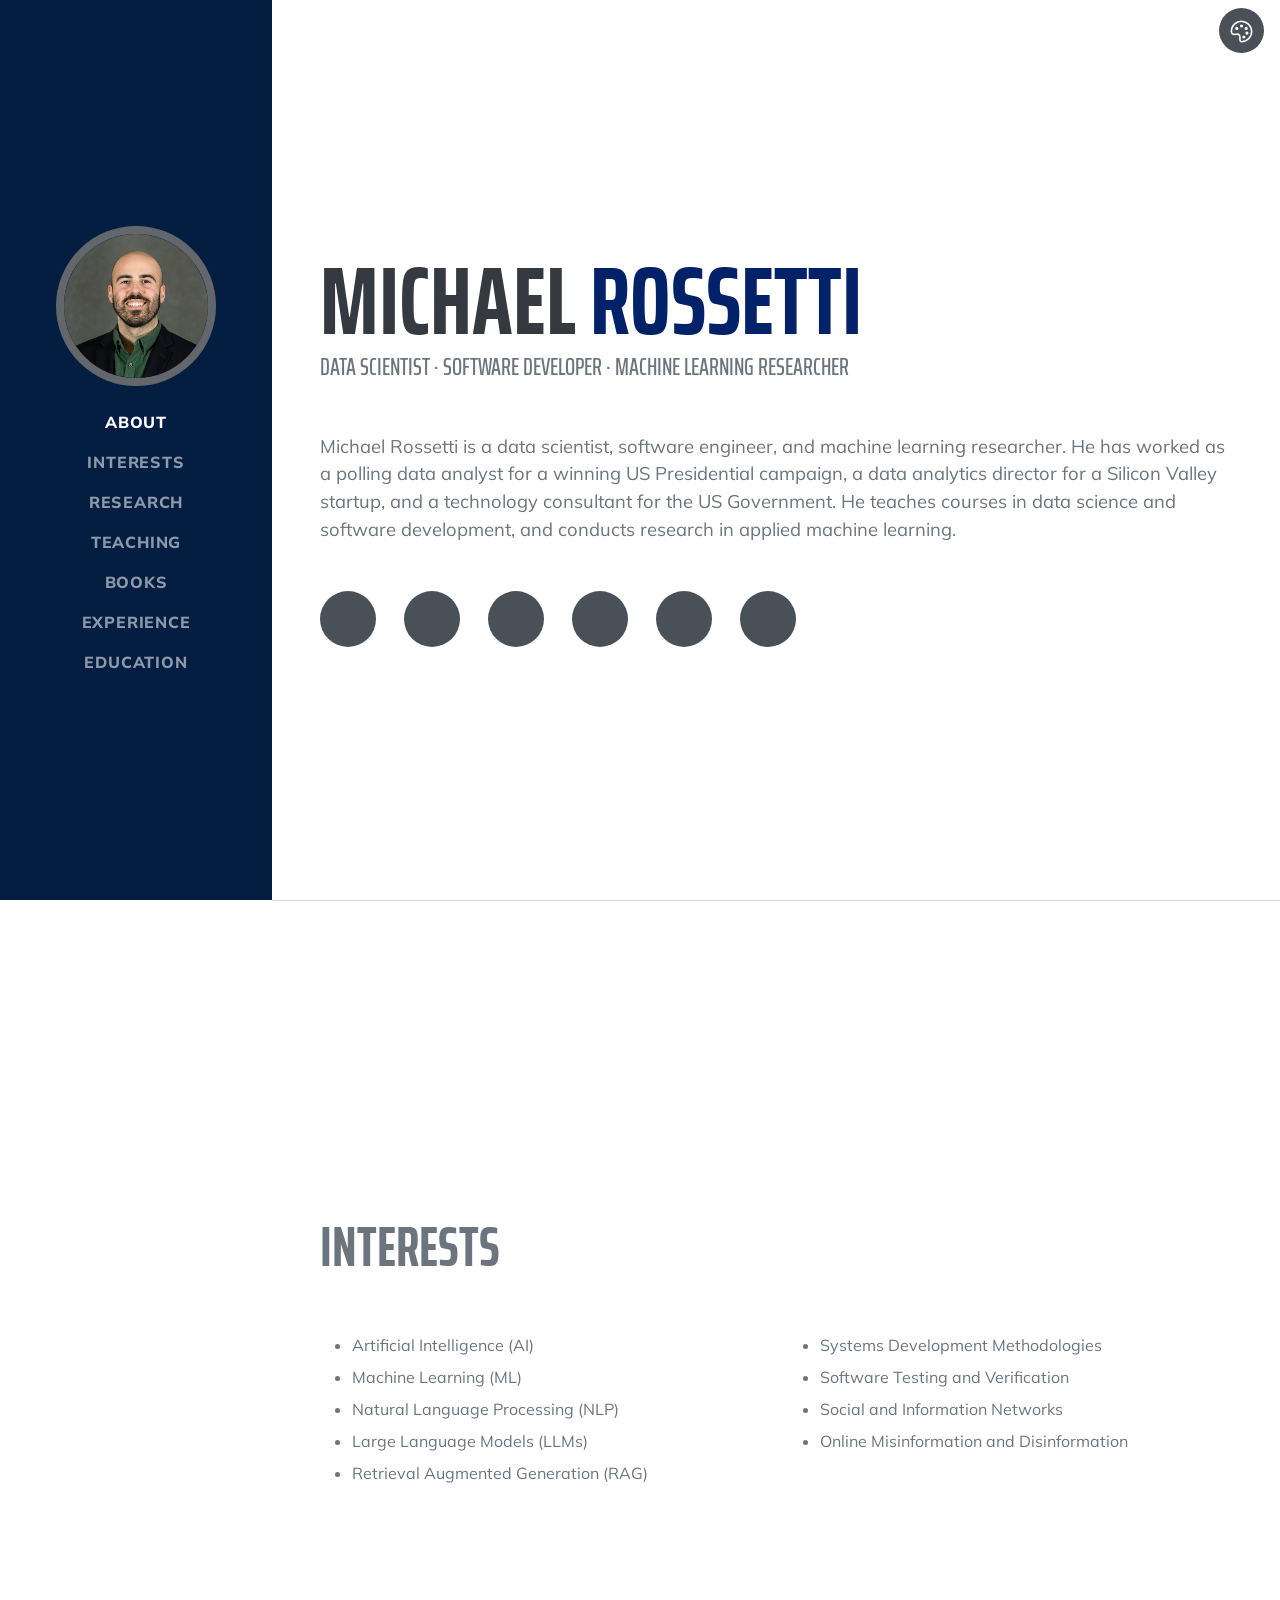
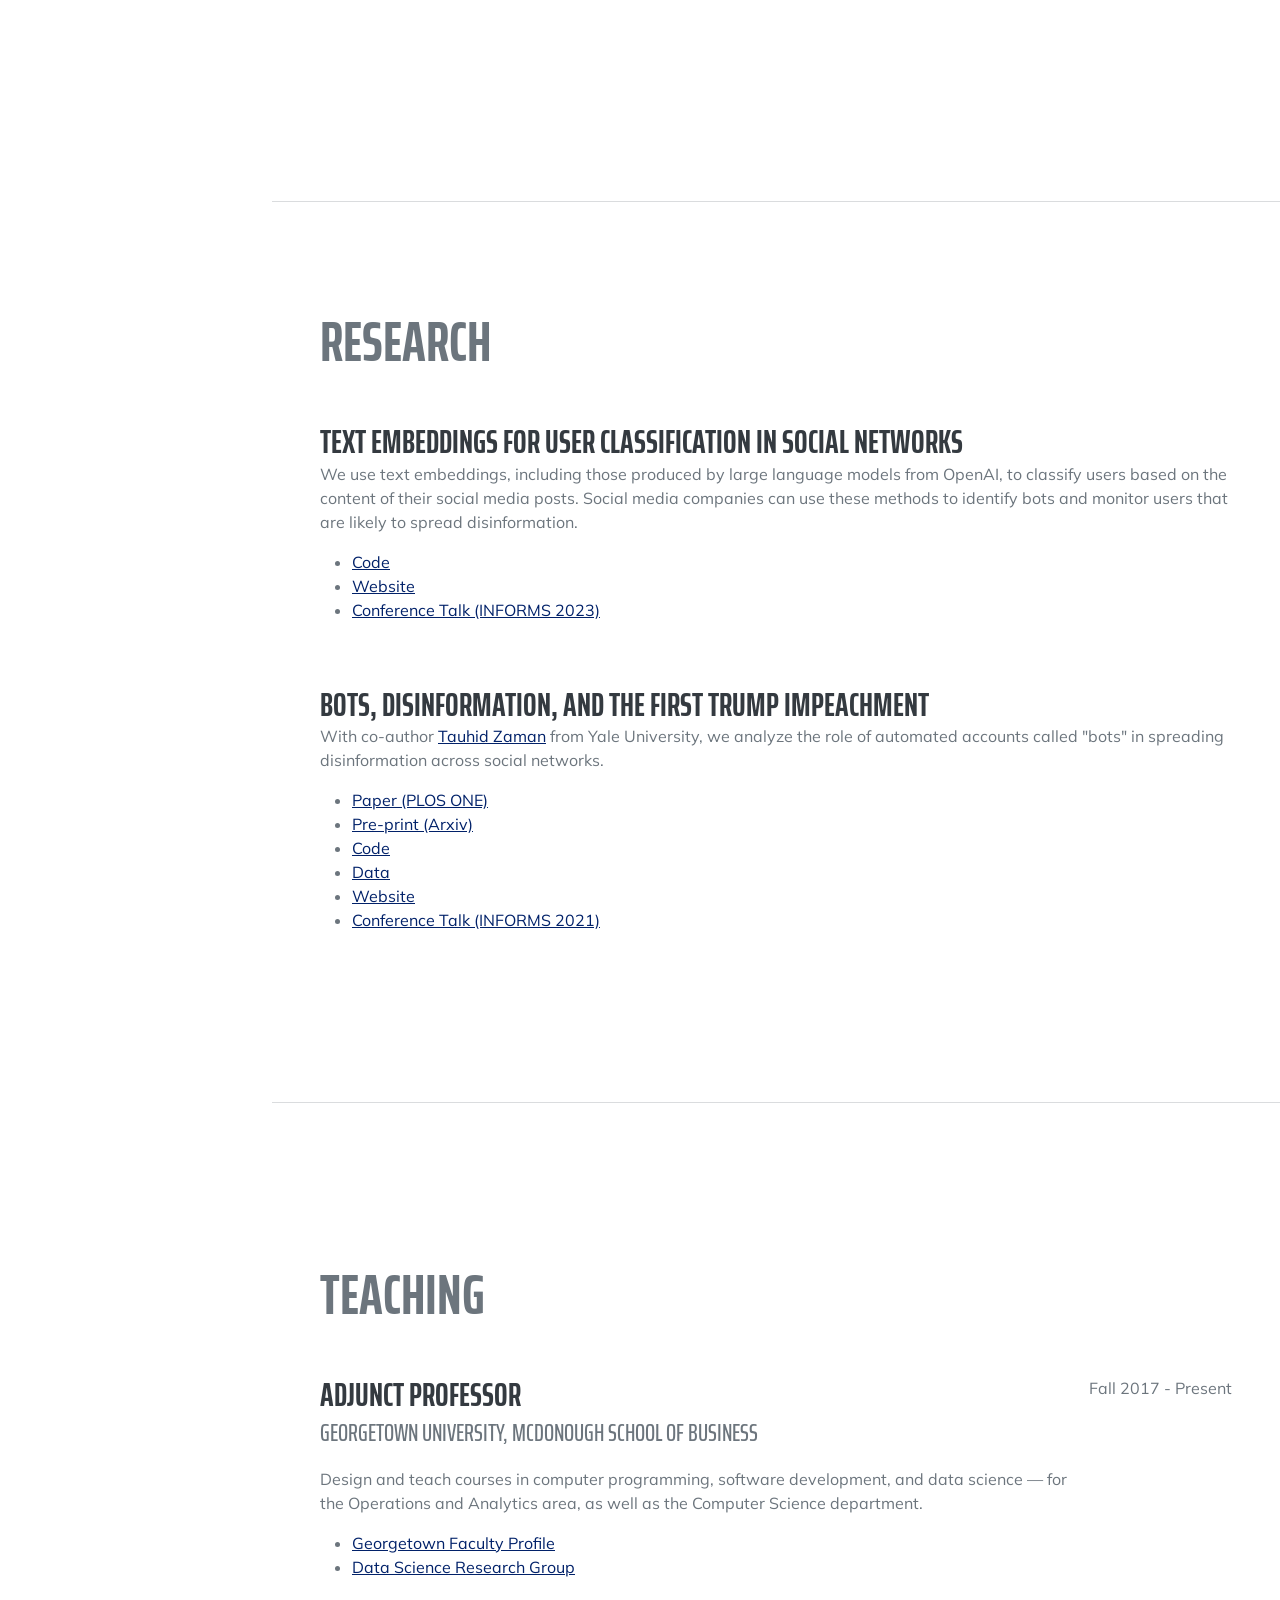
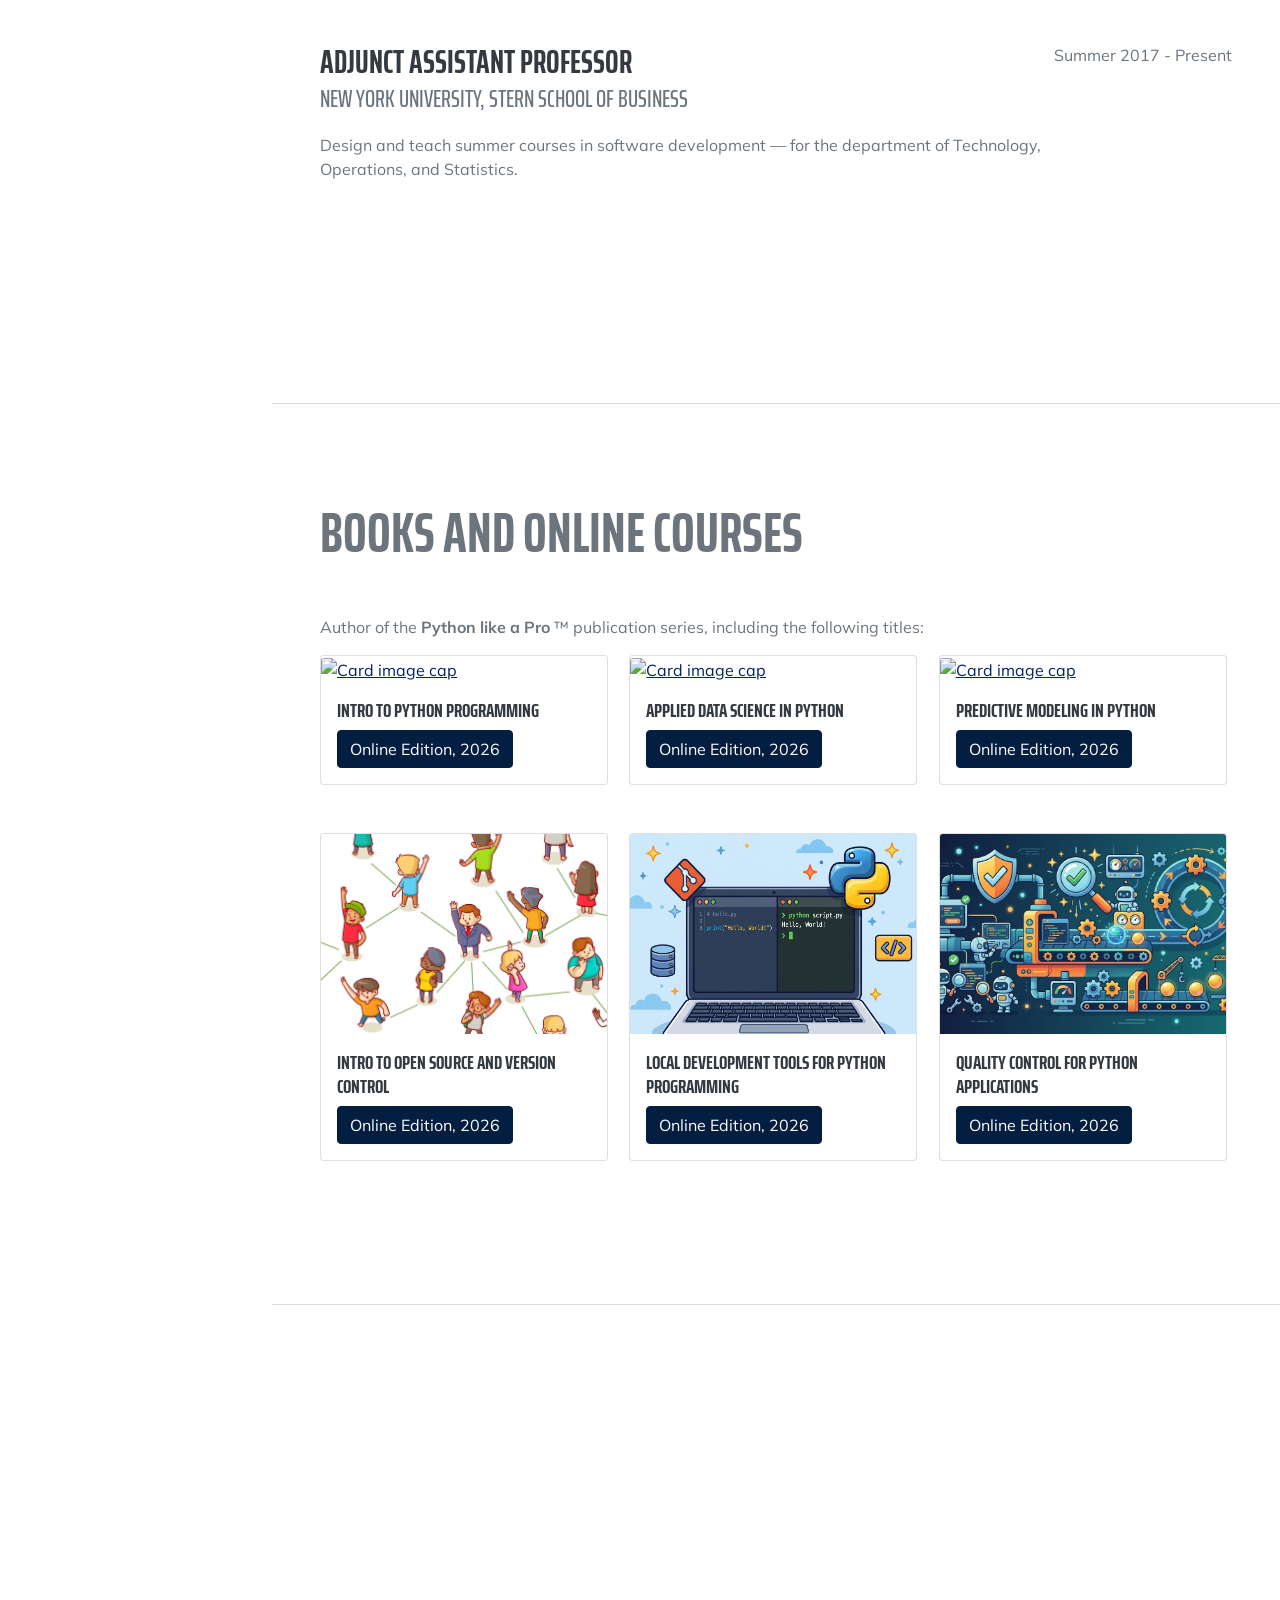
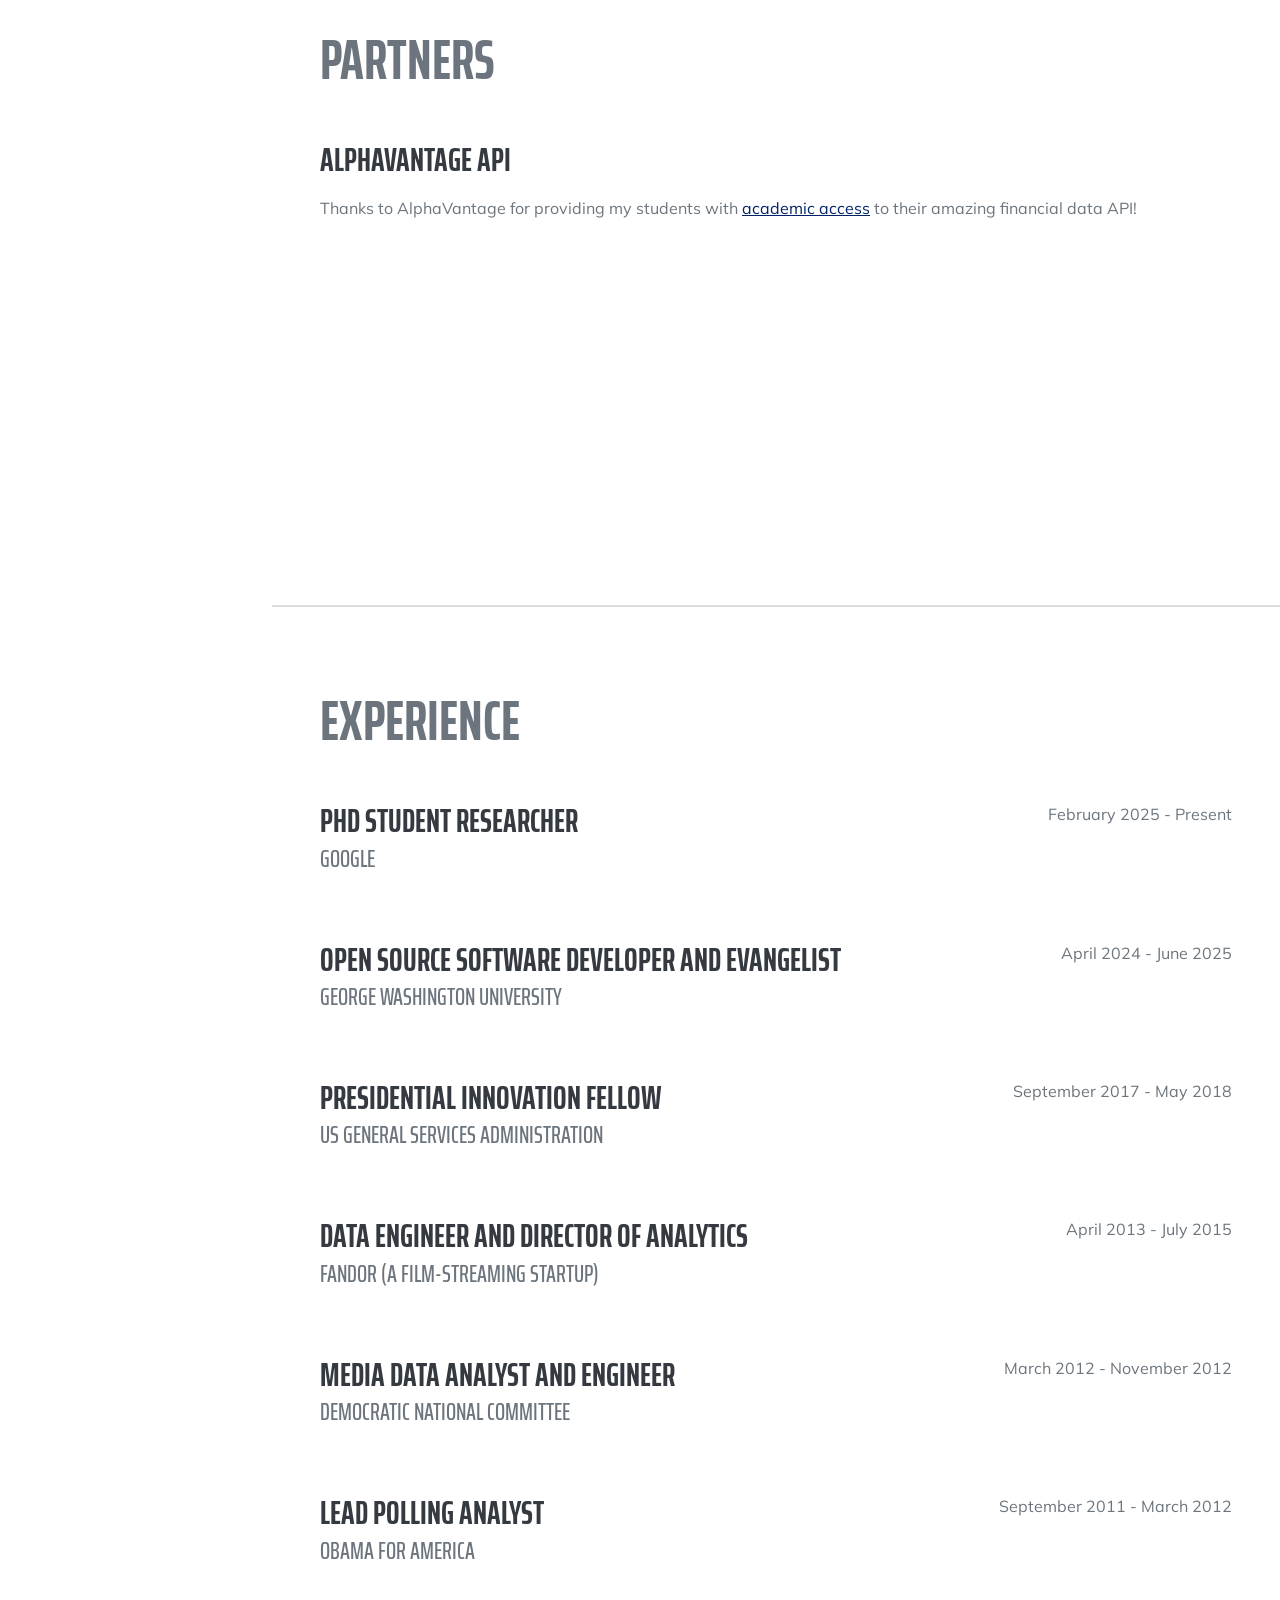
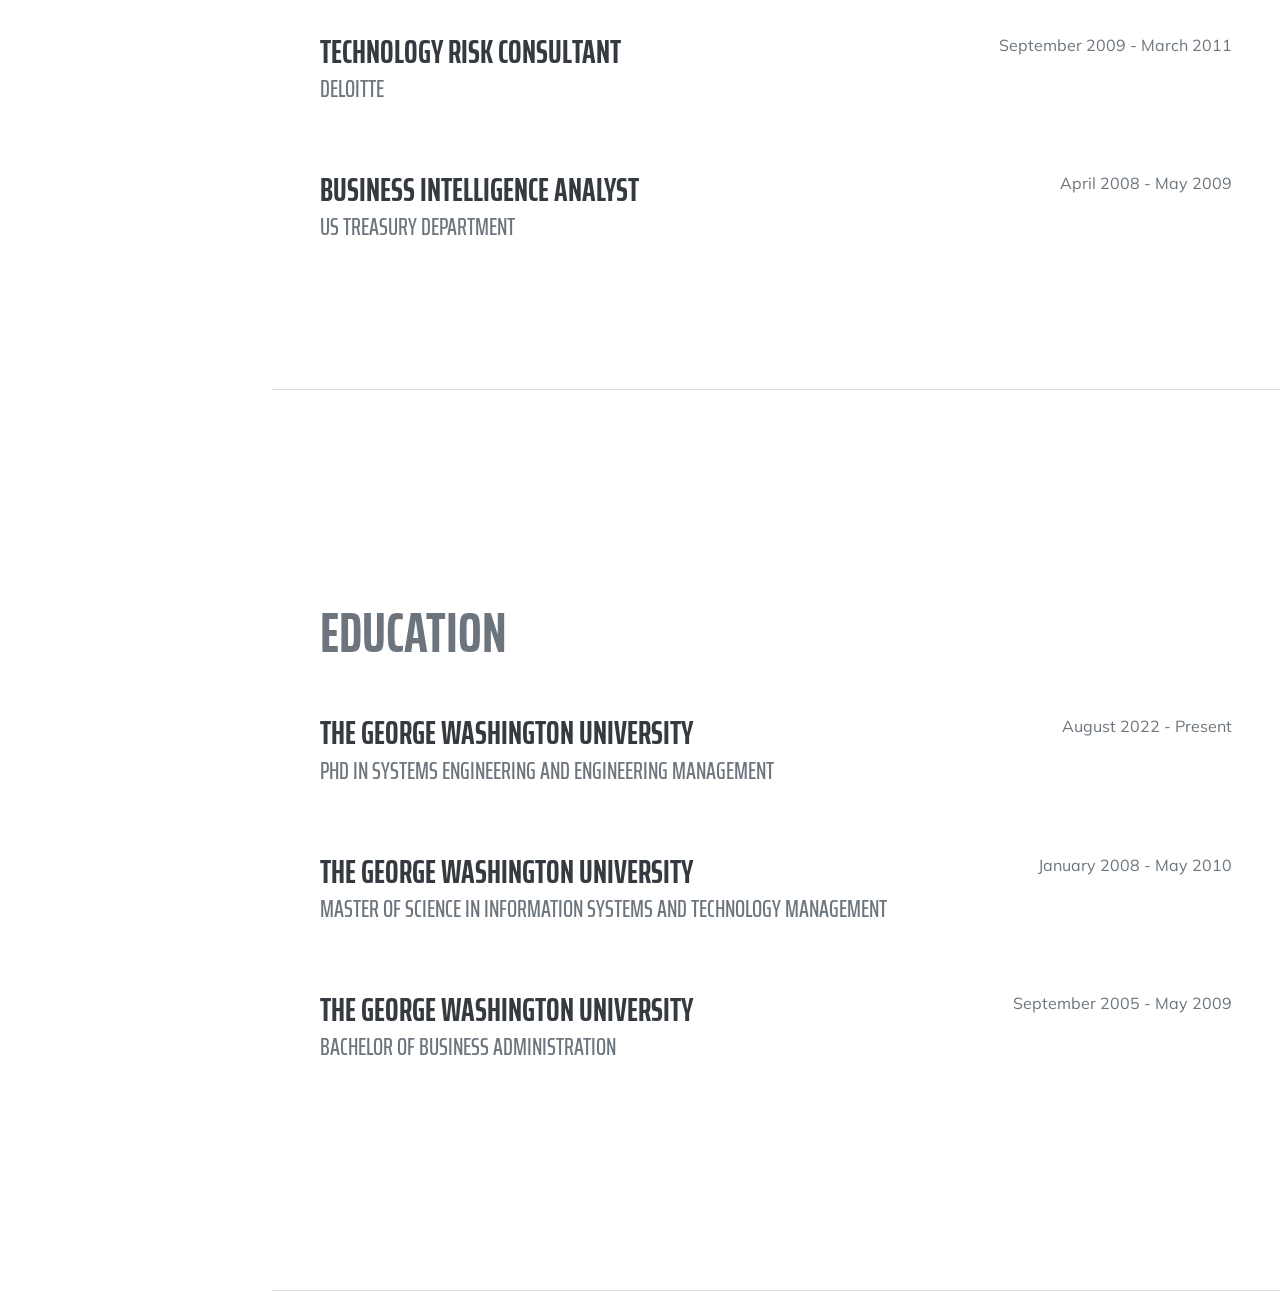
==== commit b5163bad: "WIP" ====
--- a/index.html
+++ b/index.html
@@ -341,9 +341,9 @@
             <!-- Books and Online Courses -->
             <section class="resume-section" id="books">
                 <div class="resume-section-content">
-                    <h2 class="mb-5">Books and Electronic Publications</h2>
-
-                    <p>Author of the <strong>Python like a Pro</strong> &trade; book series, including the following titles:</p>
+                    <h2 class="mb-5">Books and Online Courses</h2>
+
+                    <p>Author of the <strong>Python like a Pro</strong> &trade; publication series, including the following titles:</p>
 
                     <div class="d-flex flex-column flex-md-row justify-content-between mb-5 gap-3">
                         <div class="flex-grow-1">
@@ -356,7 +356,7 @@
                                     <!--p class="card-text">Some quick example text to build on the card title and make up the bulk of the card's content.</p-->
                                     <a href="https://prof-rossetti.github.io/intro-software-dev-python-book/" class="btn btn-primary">
                                         <i class="fas fa-book-open"></i>
-                                        Book (Online Edition, 2025)
+                                        Online Edition, 2026
                                     </a>
                                 </div>
                             </div>
@@ -372,7 +372,7 @@
                                     <h5 class="card-title">Applied Data Science in Python</h5>
                                     <a href="https://prof-rossetti.github.io/applied-data-science-python-book/" class="btn btn-primary">
                                         <i class="fas fa-book-open"></i>
-                                        Book (Online Edition, 2025)
+                                        Online Edition, 2026
                                     </a>
                                 </div>
                             </div>
@@ -387,7 +387,55 @@
                                     <h5 class="card-title">Predictive Modeling in Python</h5>
                                     <a href="https://prof-rossetti.github.io/predictive-modeling-python-book/" class="btn btn-primary">
                                         <i class="fas fa-book-open"></i>
-                                        Book (Online Edition, 2025)
+                                        Online Edition, 2026
+                                    </a>
+                                </div>
+                            </div>
+                        </div>
+
+                    </div>
+
+                    <div class="d-flex flex-column flex-md-row justify-content-between mb-5 gap-3">
+                        <div class="flex-grow-1">
+                            <div class="card" style="width: 18rem;">
+                                <a href="https://prof-rossetti.github.io/version-control-tutorial/">
+                                    <img class="card-img-top" src="assets/img/collaboration-network.jpg" alt="Card image cap">
+                                </a>
+                                <div class="card-body">
+                                    <h5 class="card-title">Intro to Open Source and Version Control</h5>
+                                    <a href="https://prof-rossetti.github.io/version-control-tutorial/" class="btn btn-primary">
+                                        <i class="fas fa-book-open"></i>
+                                        Online Edition, 2026
+                                    </a>
+                                </div>
+                            </div>
+                        </div>
+
+                        <div class="flex-grow-1">
+                            <div class="card" style="width: 18rem;">
+                                <a href="https://s2t2.github.io/python-dev-tools-workshop-2024/">
+                                    <img class="card-img-top" src="assets/img/local-dev-tools-python.jpeg" alt="Card image cap">
+                                </a>
+                                <div class="card-body">
+                                    <h5 class="card-title">Local Development Tools for Python Programming</h5>
+                                    <a href="https://s2t2.github.io/python-dev-tools-workshop-2024/" class="btn btn-primary">
+                                        <i class="fas fa-book-open"></i>
+                                        Online Edition, 2026
+                                    </a>
+                                </div>
+                            </div>
+                        </div>
+
+                        <div class="flex-grow-1">
+                            <div class="card" style="width: 18rem;">
+                                <a href="https://s2t2.github.io/quality-control-workshop-2024/">
+                                    <img class="card-img-top" src="assets/img/quality-control.jpeg" alt="Card image cap">
+                                </a>
+                                <div class="card-body">
+                                    <h5 class="card-title">Quality Control for Python Applications</h5>
+                                    <a href="https://s2t2.github.io/quality-control-workshop-2024/" class="btn btn-primary">
+                                        <i class="fas fa-book-open"></i>
+                                        Online Edition, 2026
                                     </a>
                                 </div>
                             </div>
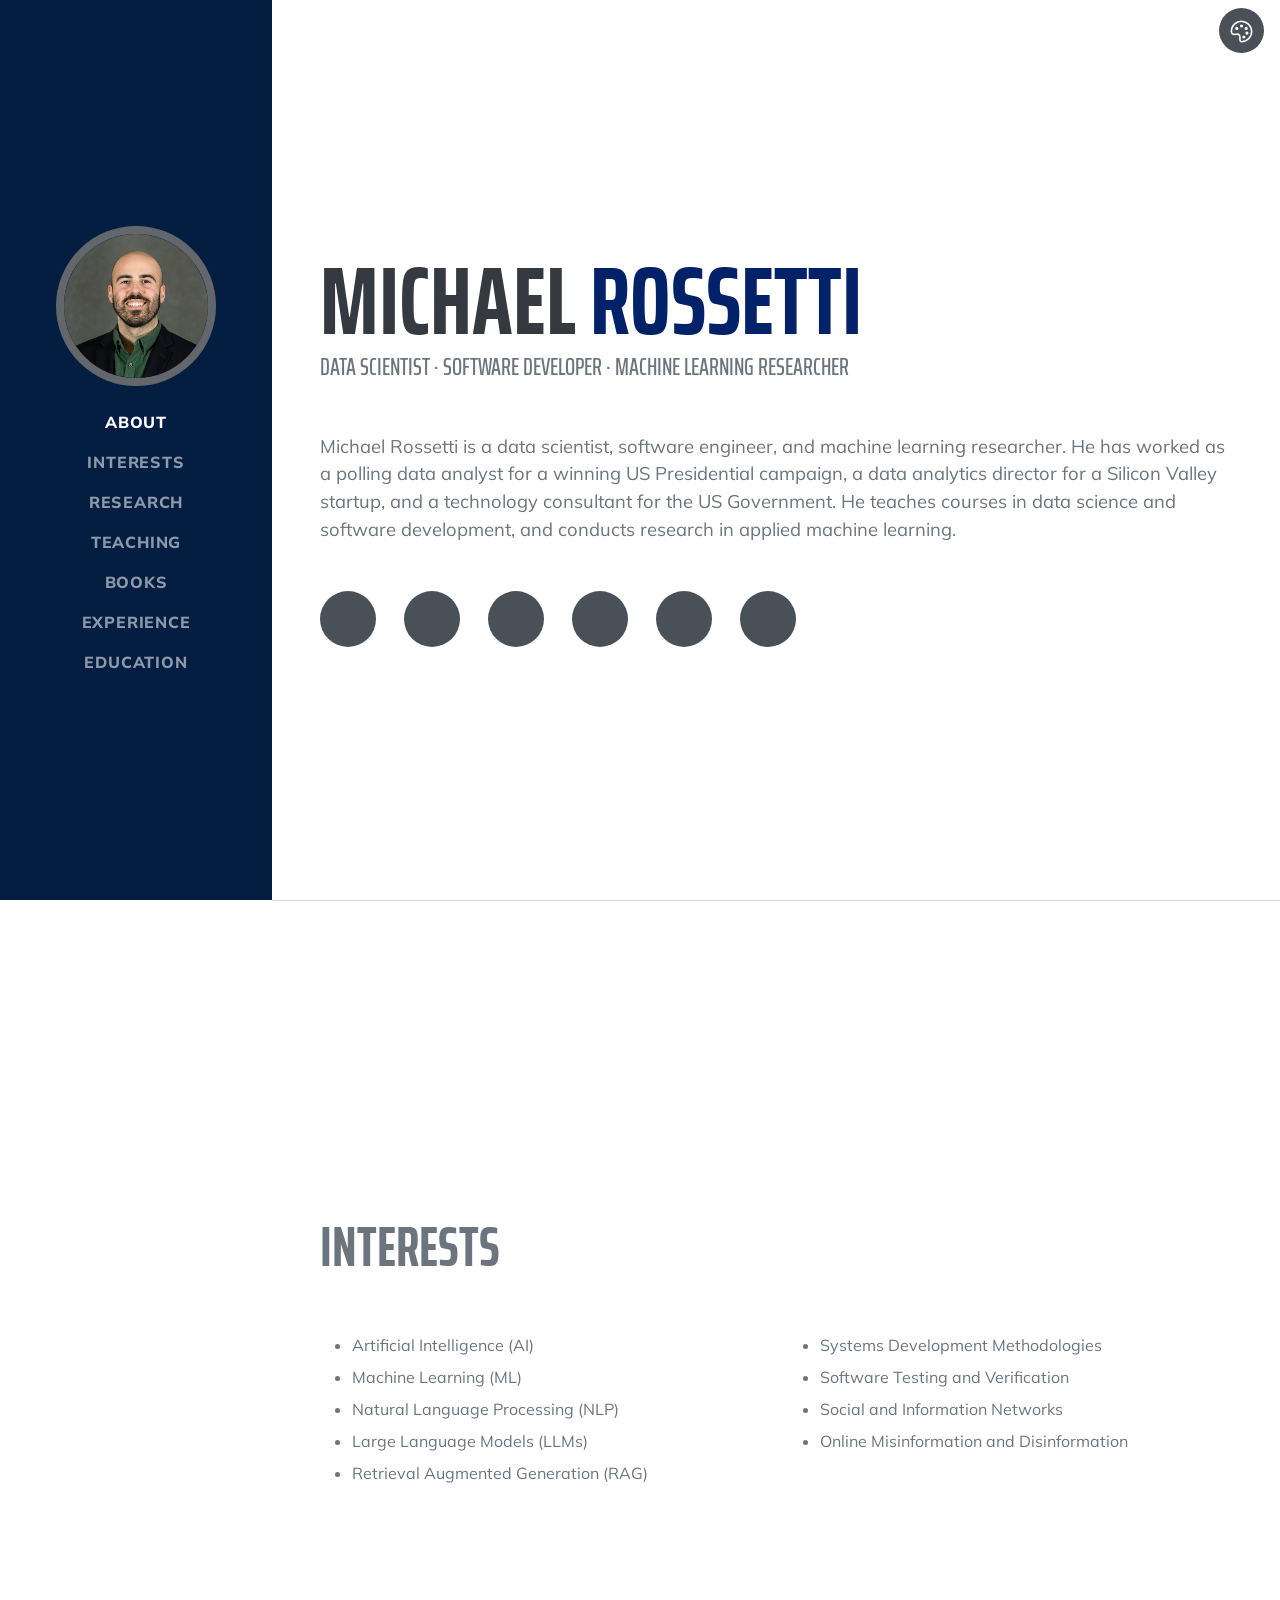
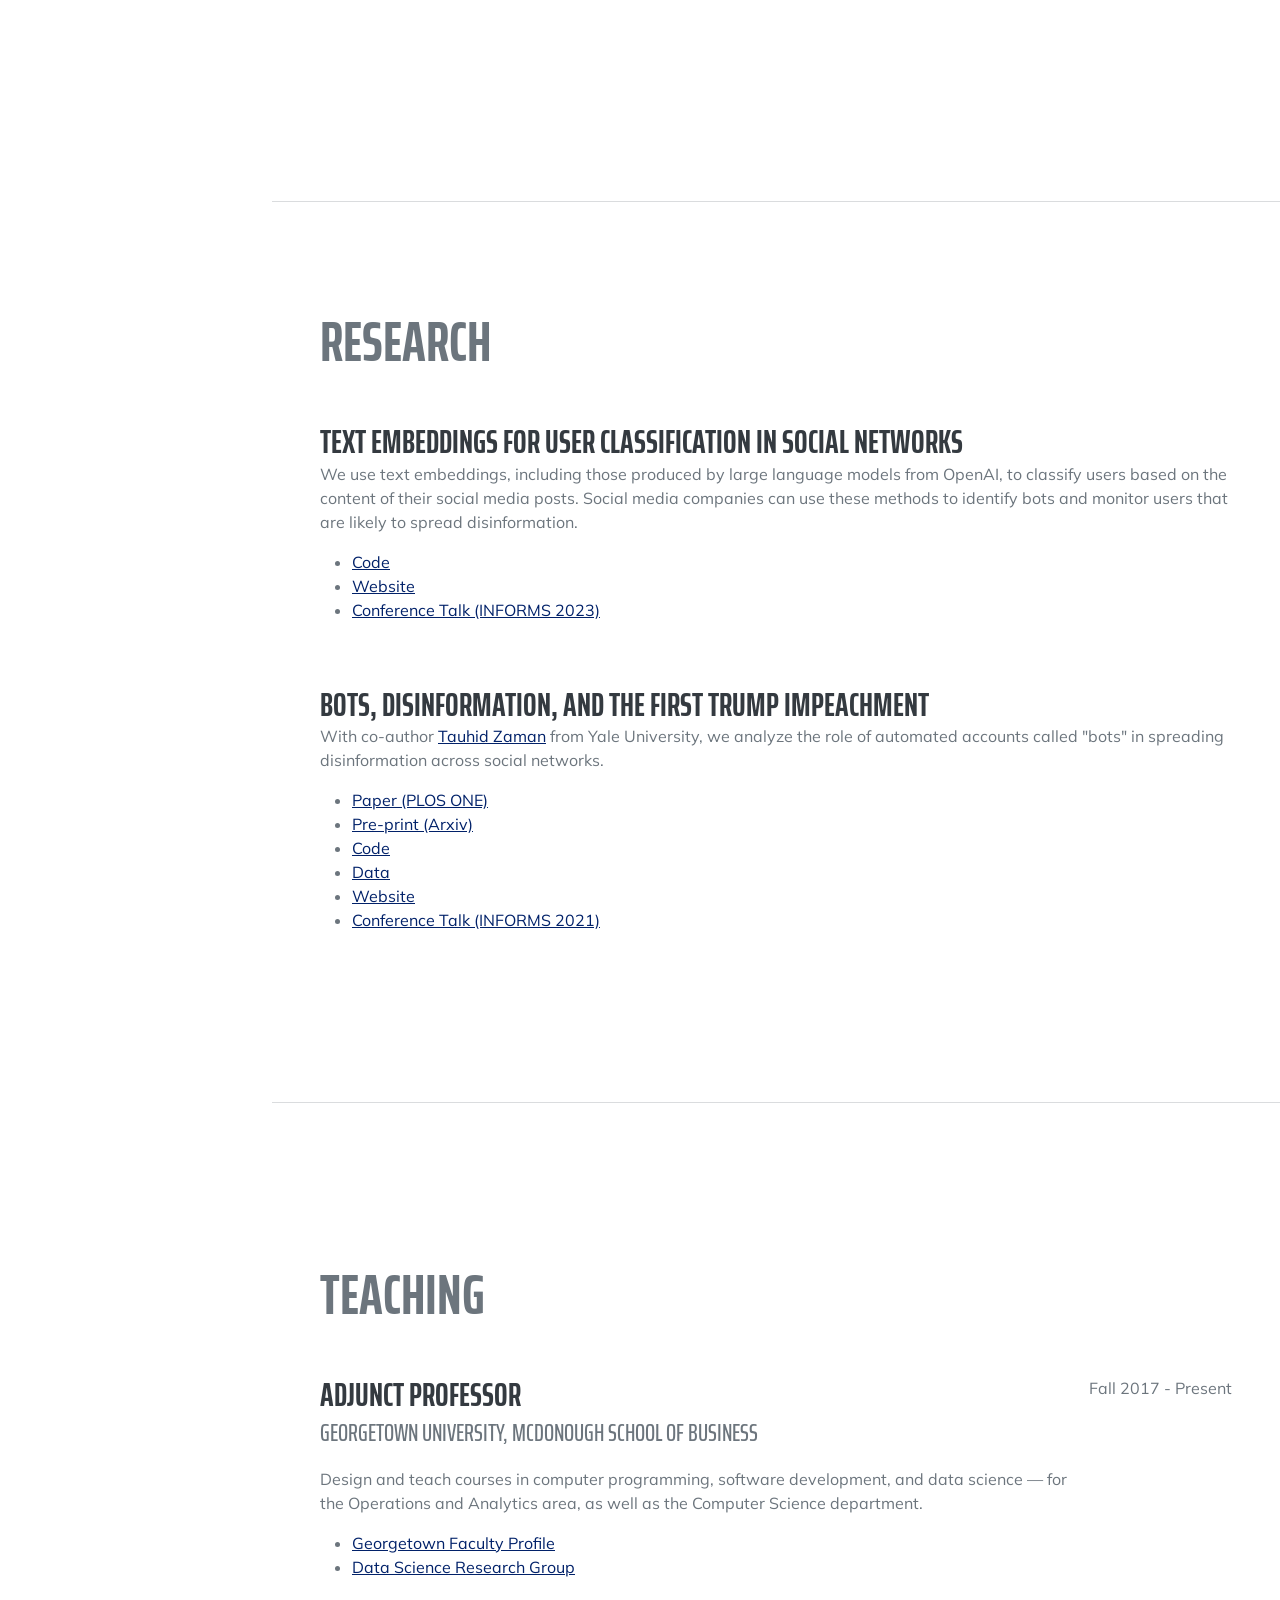
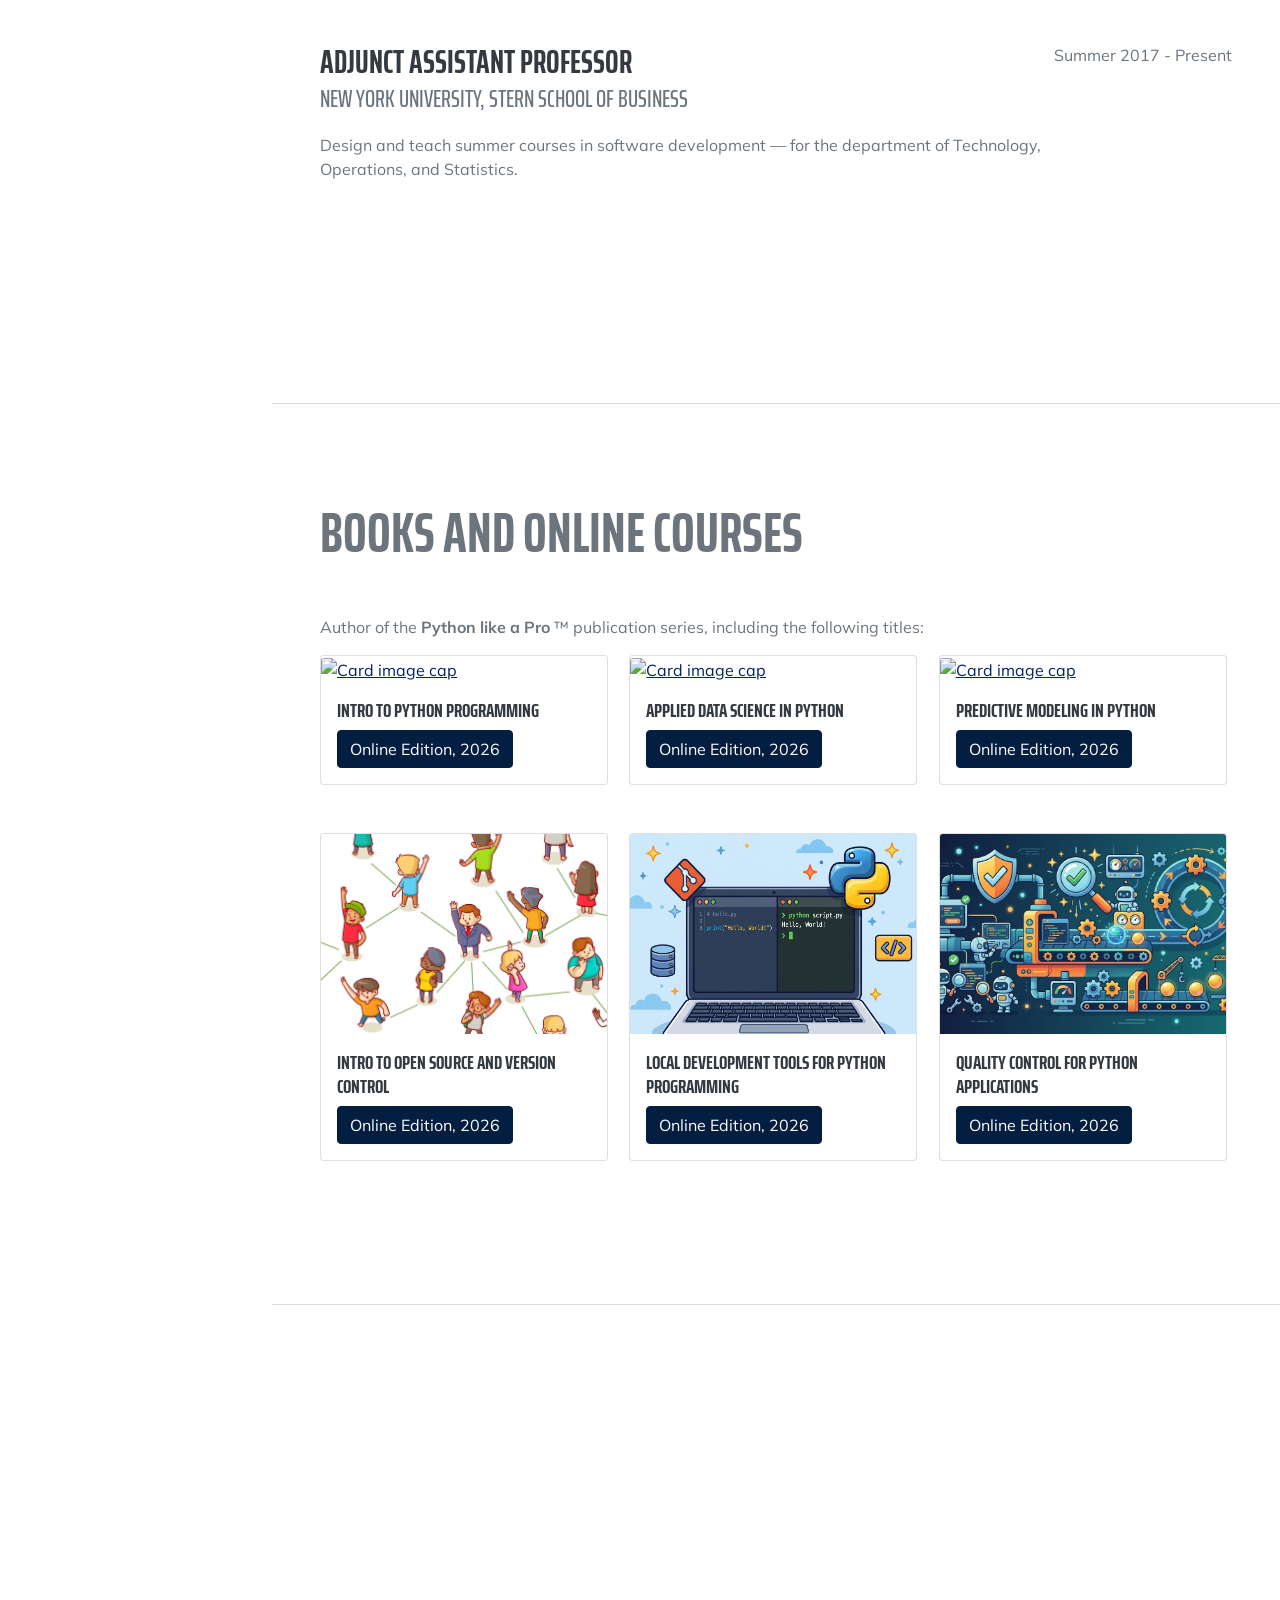
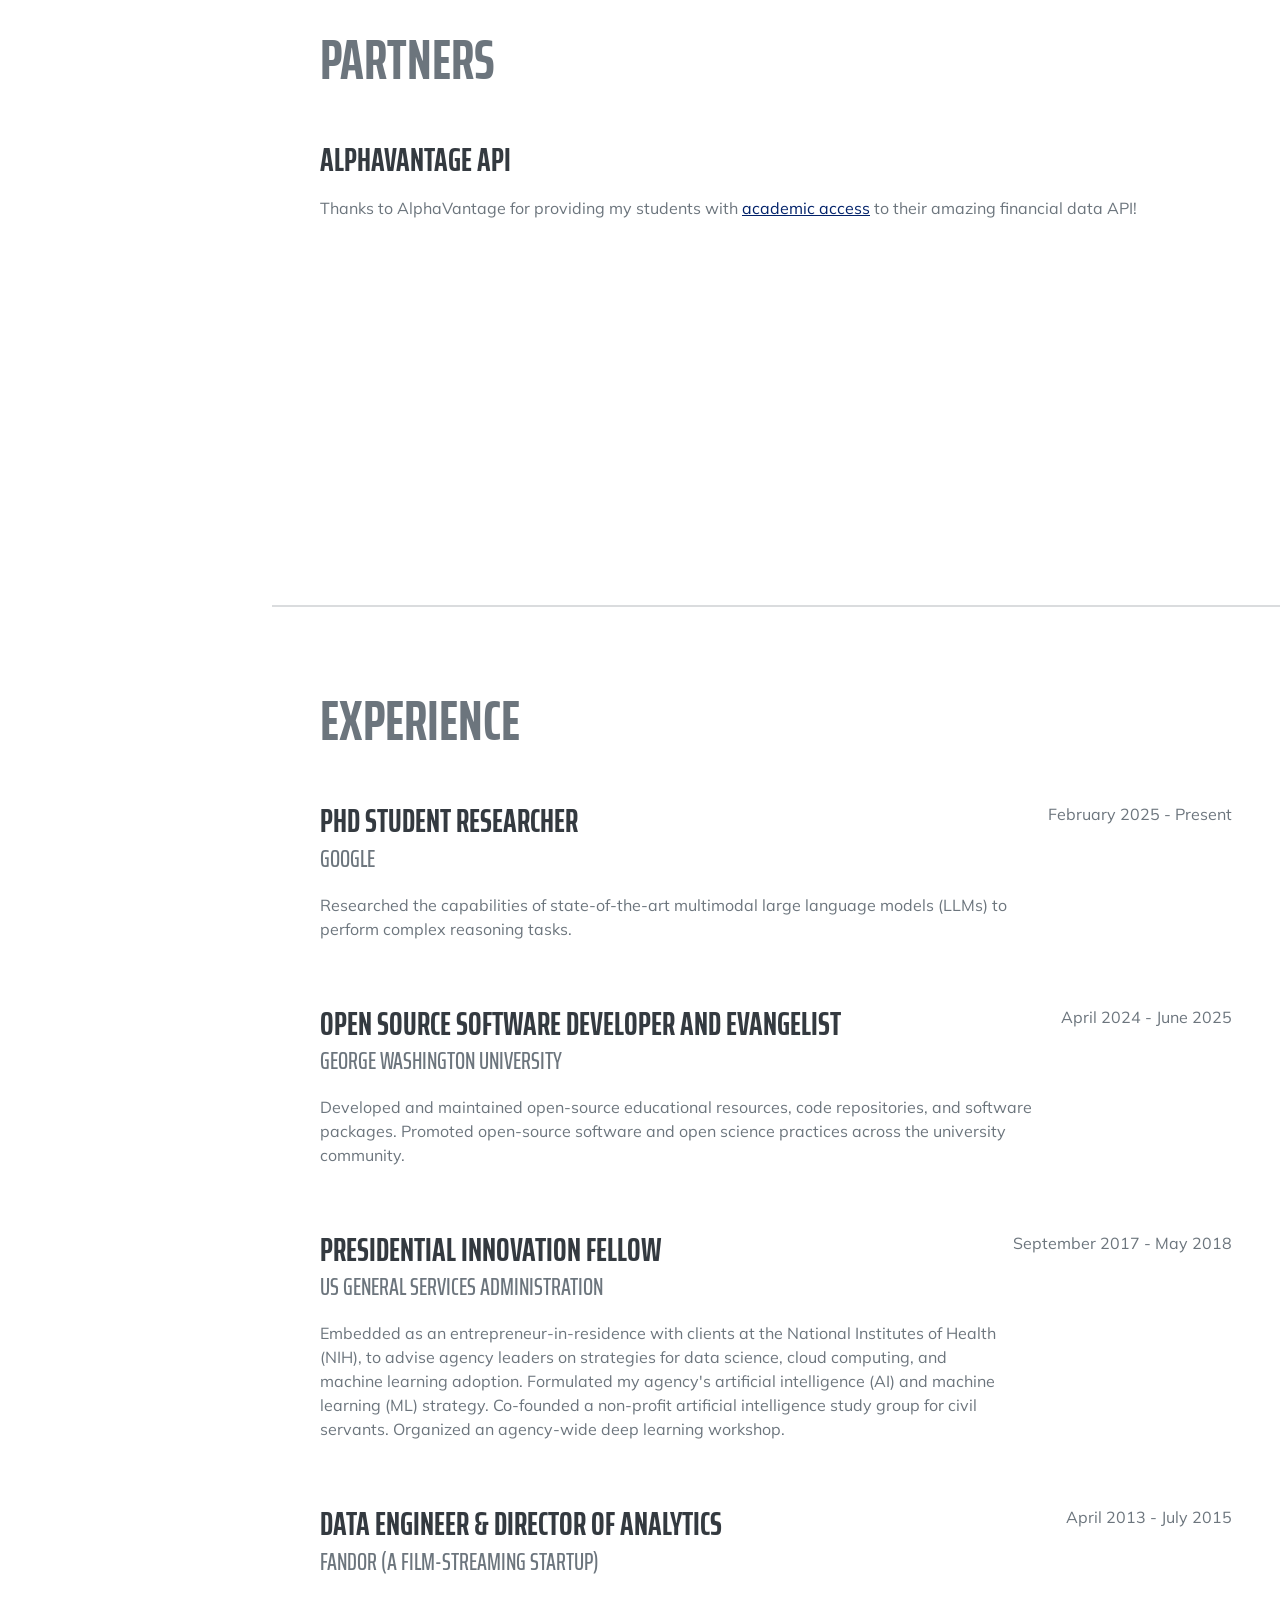
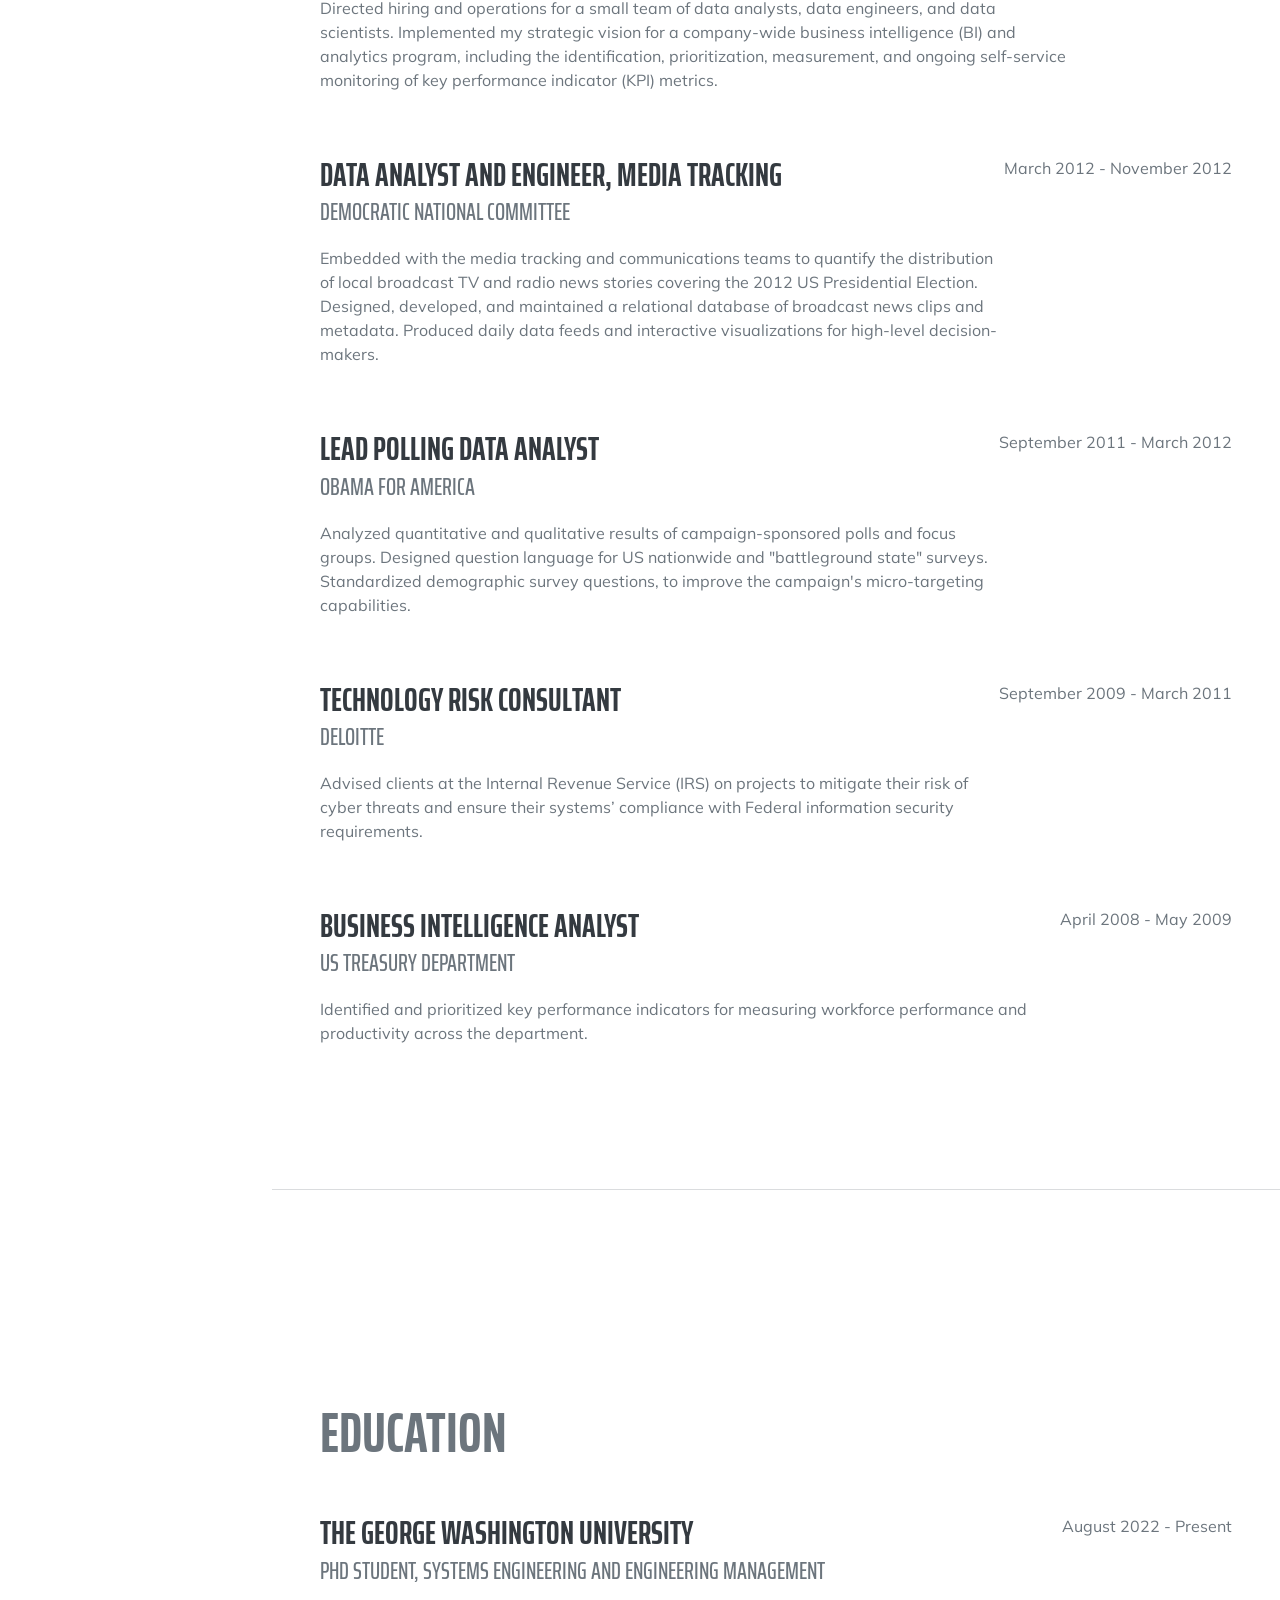
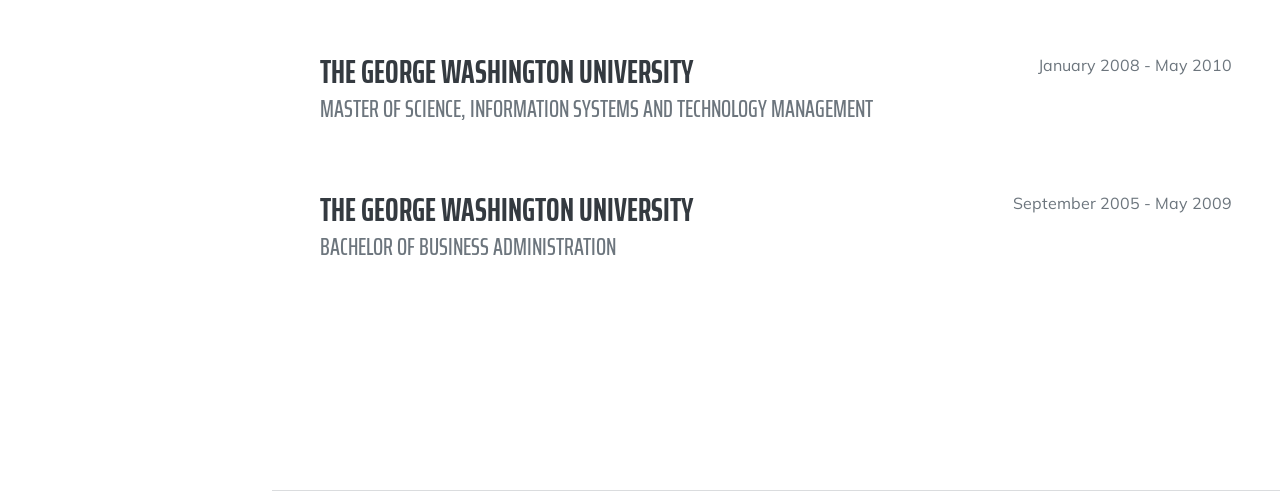
==== commit cc6b6b09: "WIP" ====
--- a/index.html
+++ b/index.html
@@ -520,6 +520,13 @@
                         <div class="flex-grow-1">
                             <h3 class="mb-0">PhD Student Researcher</h3>
                             <div class="subheading mb-3">Google</div>
+                            <p class="full-details experience-details">
+                                Researched the capabilities of state-of-the-art multimodal large language models (LLMs) to perform complex reasoning tasks.
+                                <span class="tech-details">
+                                Developed scalable data pipelines in <span class="fst-italic">Python</span> to process, augment, and synthesize complex datasets of multimodal reasoning benchmarks.
+                                Evaluated LLM performance across hundreds of diverse multimodal reasoning tasks.
+                                </span>
+                            </p>
                         </div>
                         <div class="flex-shrink-0"><span class="text-primary">February 2025 - Present</span></div>
                     </div>
@@ -528,6 +535,13 @@
                         <div class="flex-grow-1">
                             <h3 class="mb-0">Open Source Software Developer and Evangelist</h3>
                             <div class="subheading mb-3">George Washington University</div>
+                            <p class="full-details experience-details">
+                                Developed and maintained open-source educational resources, code repositories, and software packages.
+                                Promoted open-source software and open science practices across the university community.
+                                <span class="tech-details">
+                                Developed interactive workshops, course materials, and technical documentation in <span class="fst-italic">Python</span>, <span class="fst-italic">Git</span>, and <span class="fst-italic">GitHub</span>.
+                                </span>
+                            </p>
                         </div>
                         <div class="flex-shrink-0"><span class="text-primary">April 2024 - June 2025</span></div>
                     </div>
@@ -544,30 +558,61 @@
                                 </li>
                             </ul-->
 
+                            <p class="full-details experience-details">
+                                Embedded as an entrepreneur-in-residence with clients at the National Institutes of Health (NIH), to advise agency leaders on strategies for data science, cloud computing, and machine learning adoption.
+                                Formulated my agency's artificial intelligence (AI) and machine learning (ML) strategy.
+                                Co-founded a non-profit artificial intelligence study group for civil servants.
+                                Organized an agency-wide deep learning workshop.
+                            </p>
                         </div>
                         <div class="flex-shrink-0"><span class="text-primary">September 2017 - May 2018</span></div>
                     </div>
 
                     <div class="d-flex flex-column flex-md-row justify-content-between mb-5">
                         <div class="flex-grow-1">
-                            <h3 class="mb-0">Data Engineer and Director of Analytics</h3>
+                            <h3 class="mb-0">Data Engineer & Director of Analytics</h3>
                             <div class="subheading mb-3">Fandor (a film-streaming startup)</div>
+                            <p class="full-details experience-details">
+                                Directed hiring and operations for a small team of data analysts, data engineers, and data scientists.
+                                Implemented my strategic vision for a company-wide business intelligence (BI) and analytics program, including the identification, prioritization, measurement, and ongoing self-service monitoring of key performance indicator (KPI) metrics.
+                                <span class="tech-details">
+                                Developed a data warehouse application in <span class="fst-italic">Ruby on Rails</span>, to extract, transform, and load (ETL) data from production databases and external <span class="fst-italic">APIs</span> into a single, integrated <span class="fst-italic">SQL</span> database environment.
+                                Developed interactive data dashboards in <span class="fst-italic">Tableau</span> and <span class="fst-italic">JavaScript</span>.
+                                </span>
+                            </p>
                         </div>
                         <div class="flex-shrink-0"><span class="text-primary">April 2013 - July 2015</span></div>
                     </div>
 
                     <div class="d-flex flex-column flex-md-row justify-content-between mb-5">
                         <div class="flex-grow-1">
-                            <h3 class="mb-0">Media Data Analyst and Engineer</h3>
+                            <h3 class="mb-0">Data Analyst and Engineer, Media Tracking</h3>
                             <div class="subheading mb-3">Democratic National Committee</div>
+                            <p class="full-details experience-details">
+                                Embedded with the media tracking and communications teams to quantify the distribution of local broadcast TV and radio news stories covering the 2012 US Presidential Election.
+                                Designed, developed, and maintained a relational database of broadcast news clips and metadata.
+                                Produced daily data feeds and interactive visualizations for high-level decision-makers.
+                                <span class="tech-details">
+                                Wrote Python scripts to scrape news media metadata from third-party websites and <span class="fst-italic">APIs</span>,
+                                maintained a library of <span class="fst-italic">SQL</span> scripts, and developed interactive data dashboards in <span class="fst-italic">Tableau</span> and <span class="fst-italic">JavaScript</span>.
+                                </span>
+                            </p>
                         </div>
                         <div class="flex-shrink-0"><span class="text-primary">March 2012 - November 2012</span></div>
                     </div>
 
                     <div class="d-flex flex-column flex-md-row justify-content-between mb-5">
                         <div class="flex-grow-1">
-                            <h3 class="mb-0">Lead Polling Analyst</h3>
+                            <h3 class="mb-0">Lead Polling Data Analyst</h3>
                             <div class="subheading mb-3">Obama for America</div>
+                            <p class="full-details experience-details">
+                                Analyzed quantitative and qualitative results of campaign-sponsored polls and focus groups.
+                                Designed question language for US nationwide and "battleground state" surveys. Standardized demographic survey questions, to improve the campaign's micro-targeting capabilities.
+                                <span class="tech-details">
+                                Wrote <span class="fst-italic">SQL</span> scripts to integrate internal and external polling data into a unified dataset for analysis.
+                                Produced campaign polling insights in the form of <span class="fst-italic">Tableau</span> data dashboards.
+                                </span>
+                            </p>
                         </div>
                         <div class="flex-shrink-0"><span class="text-primary">September 2011 - March 2012</span></div>
                     </div>
@@ -576,6 +621,13 @@
                         <div class="flex-grow-1">
                             <h3 class="mb-0">Technology Risk Consultant</h3>
                             <div class="subheading mb-3">Deloitte</div>
+                            <p class="full-details experience-details">
+                                Advised clients at the Internal Revenue Service (IRS) on projects to mitigate their risk of cyber threats and ensure their systems’ compliance with Federal information security requirements.
+                                <span class="tech-details">
+                                Created and maintained an <span class="fst-italic">MS Access</span> database of systems and security metrics.
+                                Streamlined reporting processes by developing automated data dashboards in <span class="fst-italic">Crystal Reports</span>.
+                                </span>
+                            </p>
                         </div>
                         <div class="flex-shrink-0"><span class="text-primary">September 2009 - March 2011</span></div>
                     </div>
@@ -584,6 +636,12 @@
                         <div class="flex-grow-1">
                             <h3 class="mb-0">Business Intelligence Analyst</h3>
                             <div class="subheading mb-3">US Treasury Department</div>
+                            <p class="full-details experience-details">
+                                Identified and prioritized key performance indicators for measuring workforce performance and productivity across the department.
+                                <span class="tech-details">
+                                Wrote and maintained <span class="fst-italic">SQL</span> scripts, and created automated reporting dashboards in <span class="fst-italic">MS SQL Server</span>.
+                                </span>
+                            </p>
                         </div>
                         <div class="flex-shrink-0"><span class="text-primary">April 2008 - May 2009</span></div>
                     </div>
@@ -606,7 +664,7 @@
                      <div class="d-flex flex-column flex-md-row justify-content-between mb-5">
                         <div class="flex-grow-1">
                             <h3 class="mb-0">The George Washington University</h3>
-                            <div class="subheading mb-3">PhD in Systems Engineering and Engineering Management</div>
+                            <div class="subheading mb-3">PhD Student, Systems Engineering and Engineering Management</div>
                             <p class="full-details education-details">
                                 Complete courses in data science and machine learning.
 
@@ -621,7 +679,7 @@
                     <div class="d-flex flex-column flex-md-row justify-content-between mb-5">
                         <div class="flex-grow-1">
                             <h3 class="mb-0">The George Washington University</h3>
-                            <div class="subheading mb-3">Master of Science in Information Systems and Technology Management</div>
+                            <div class="subheading mb-3">Master of Science, Information Systems and Technology Management</div>
                             <p class="full-details education-details">
                                 Completed advanced courses in databases, systems design, computer programming, and human-computer interaction.
 
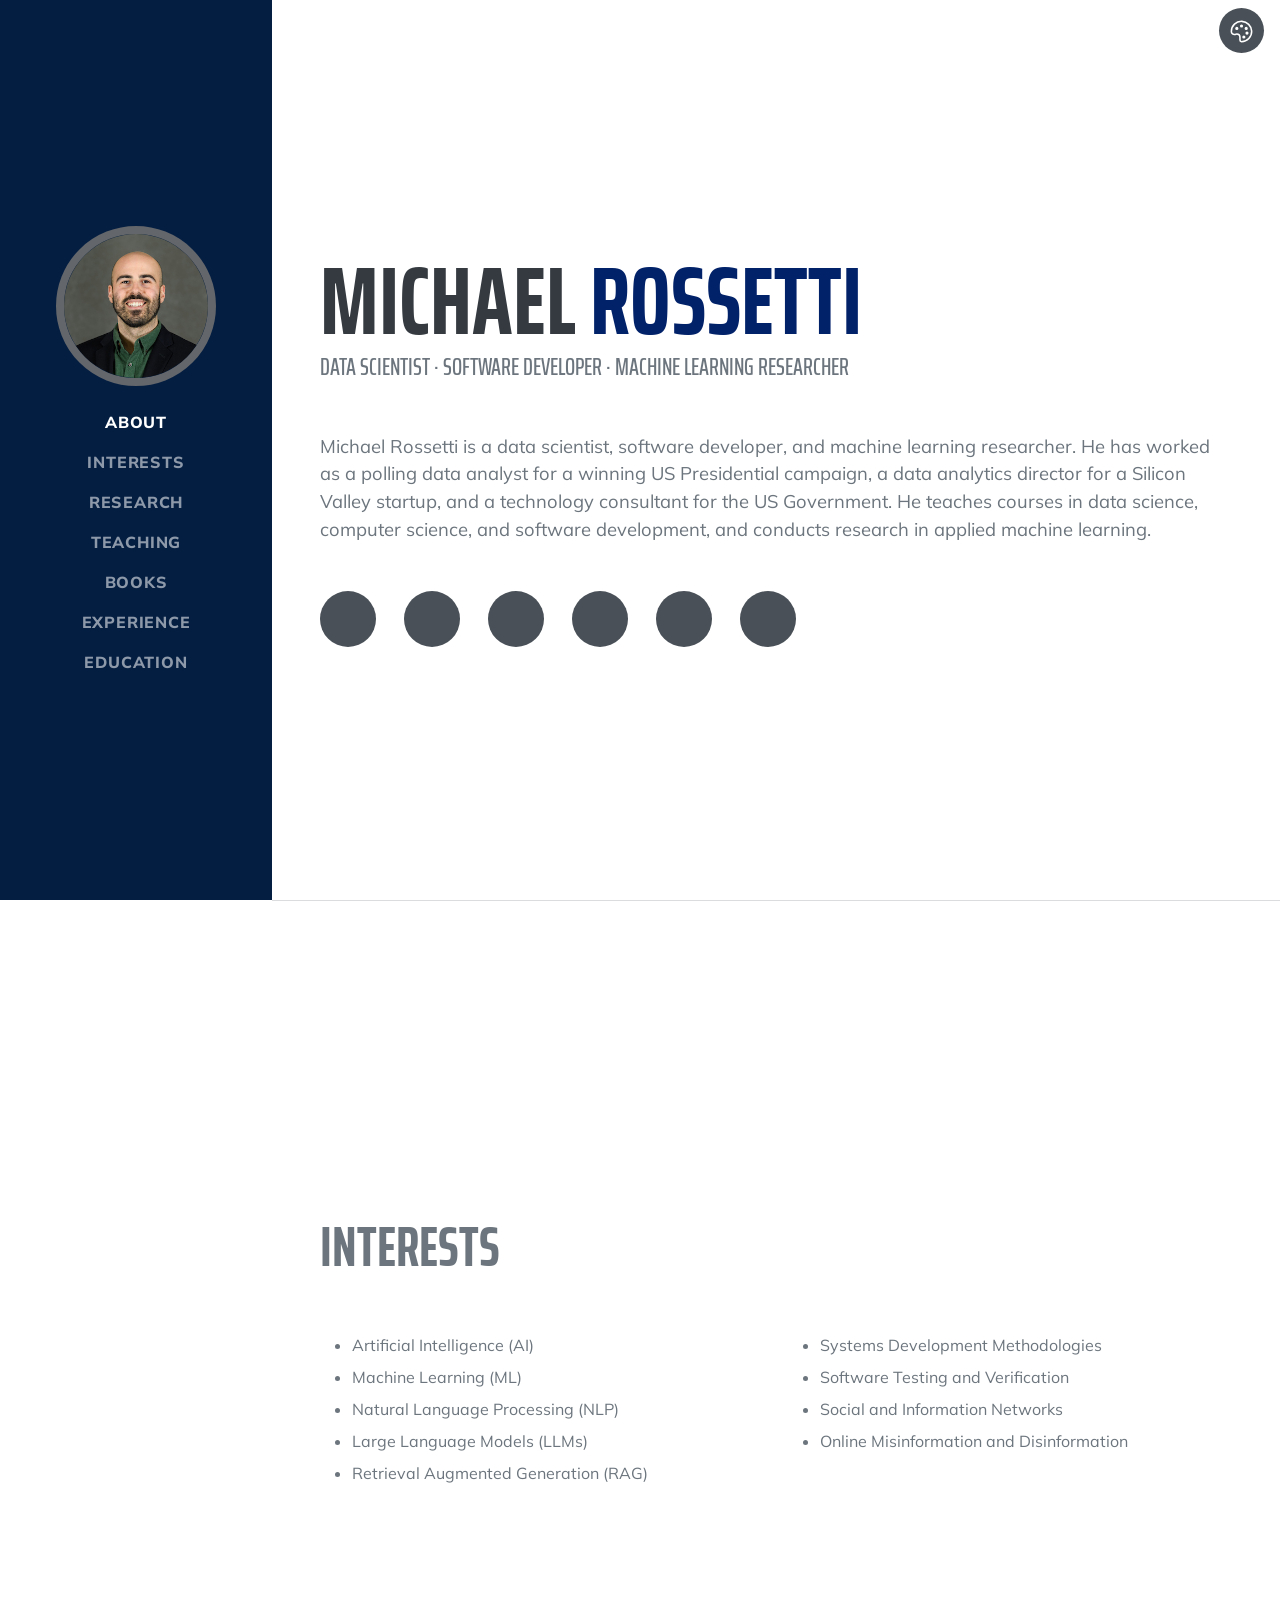
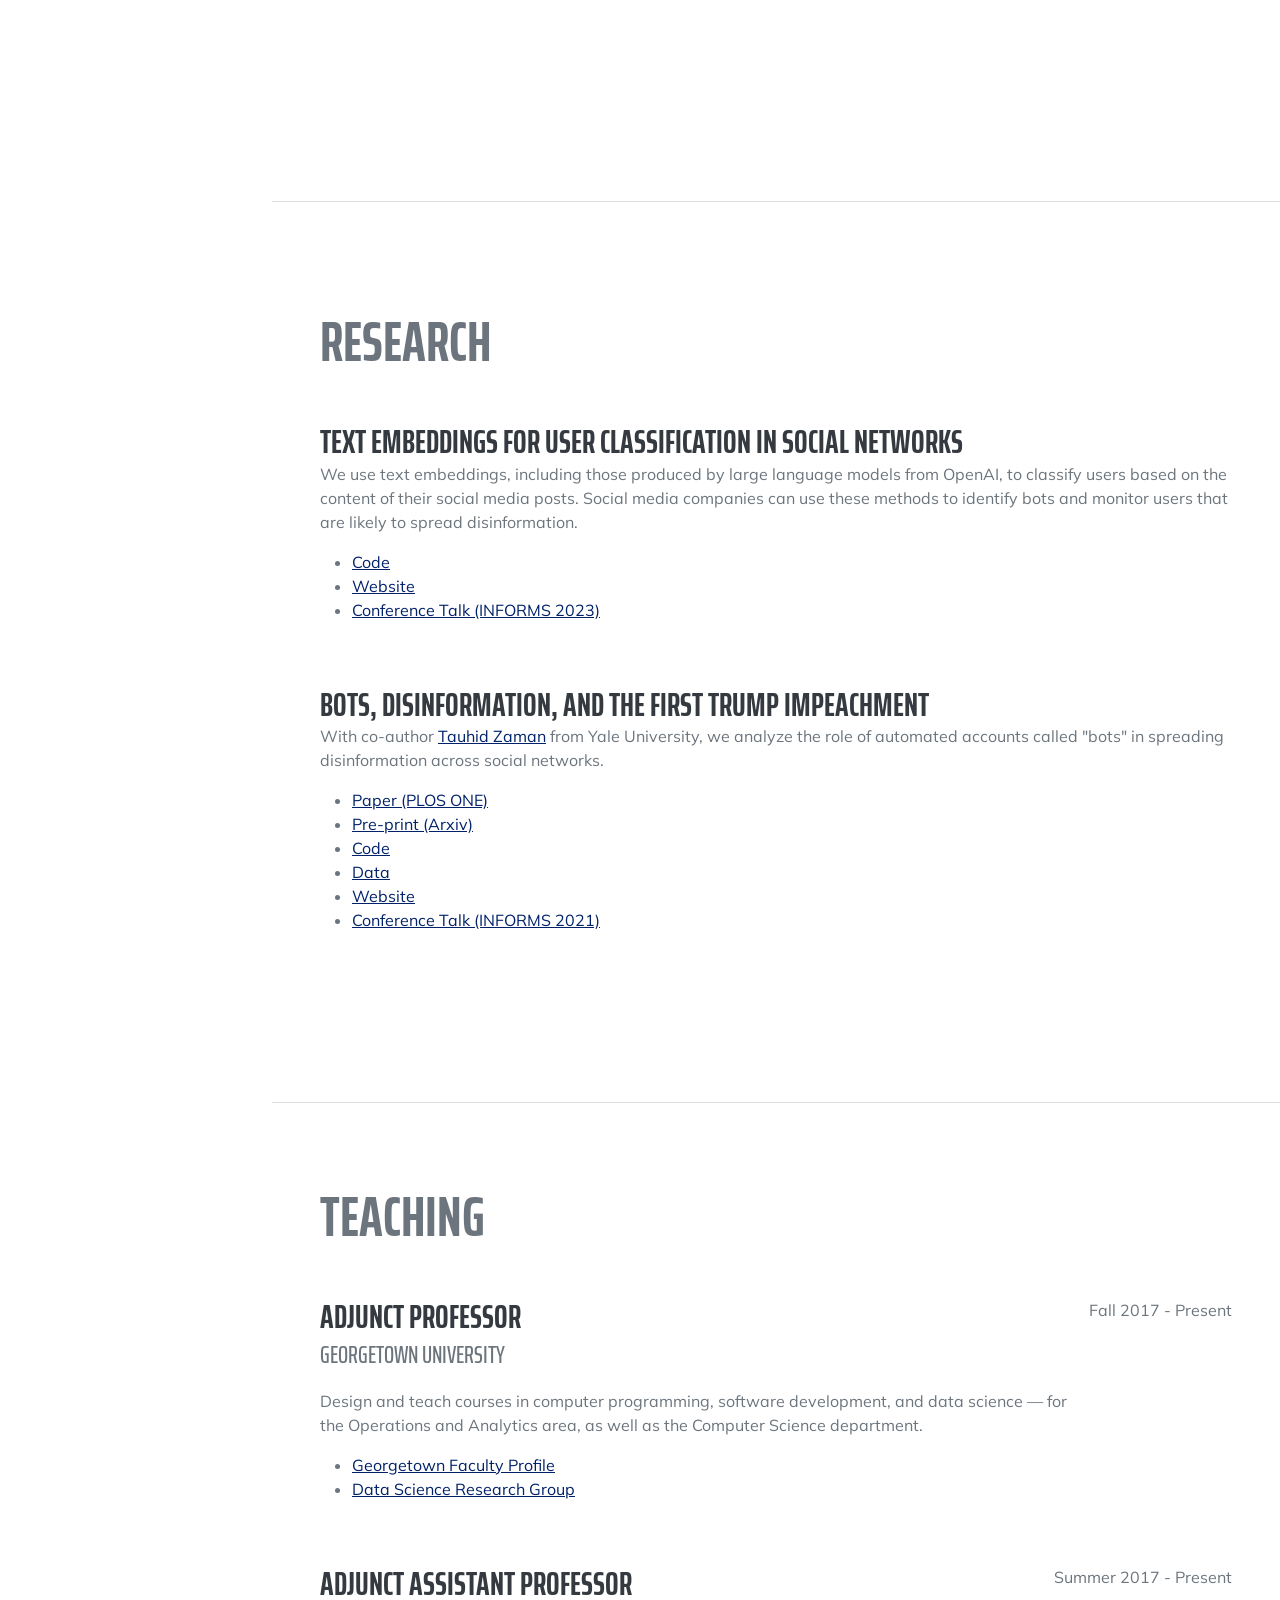
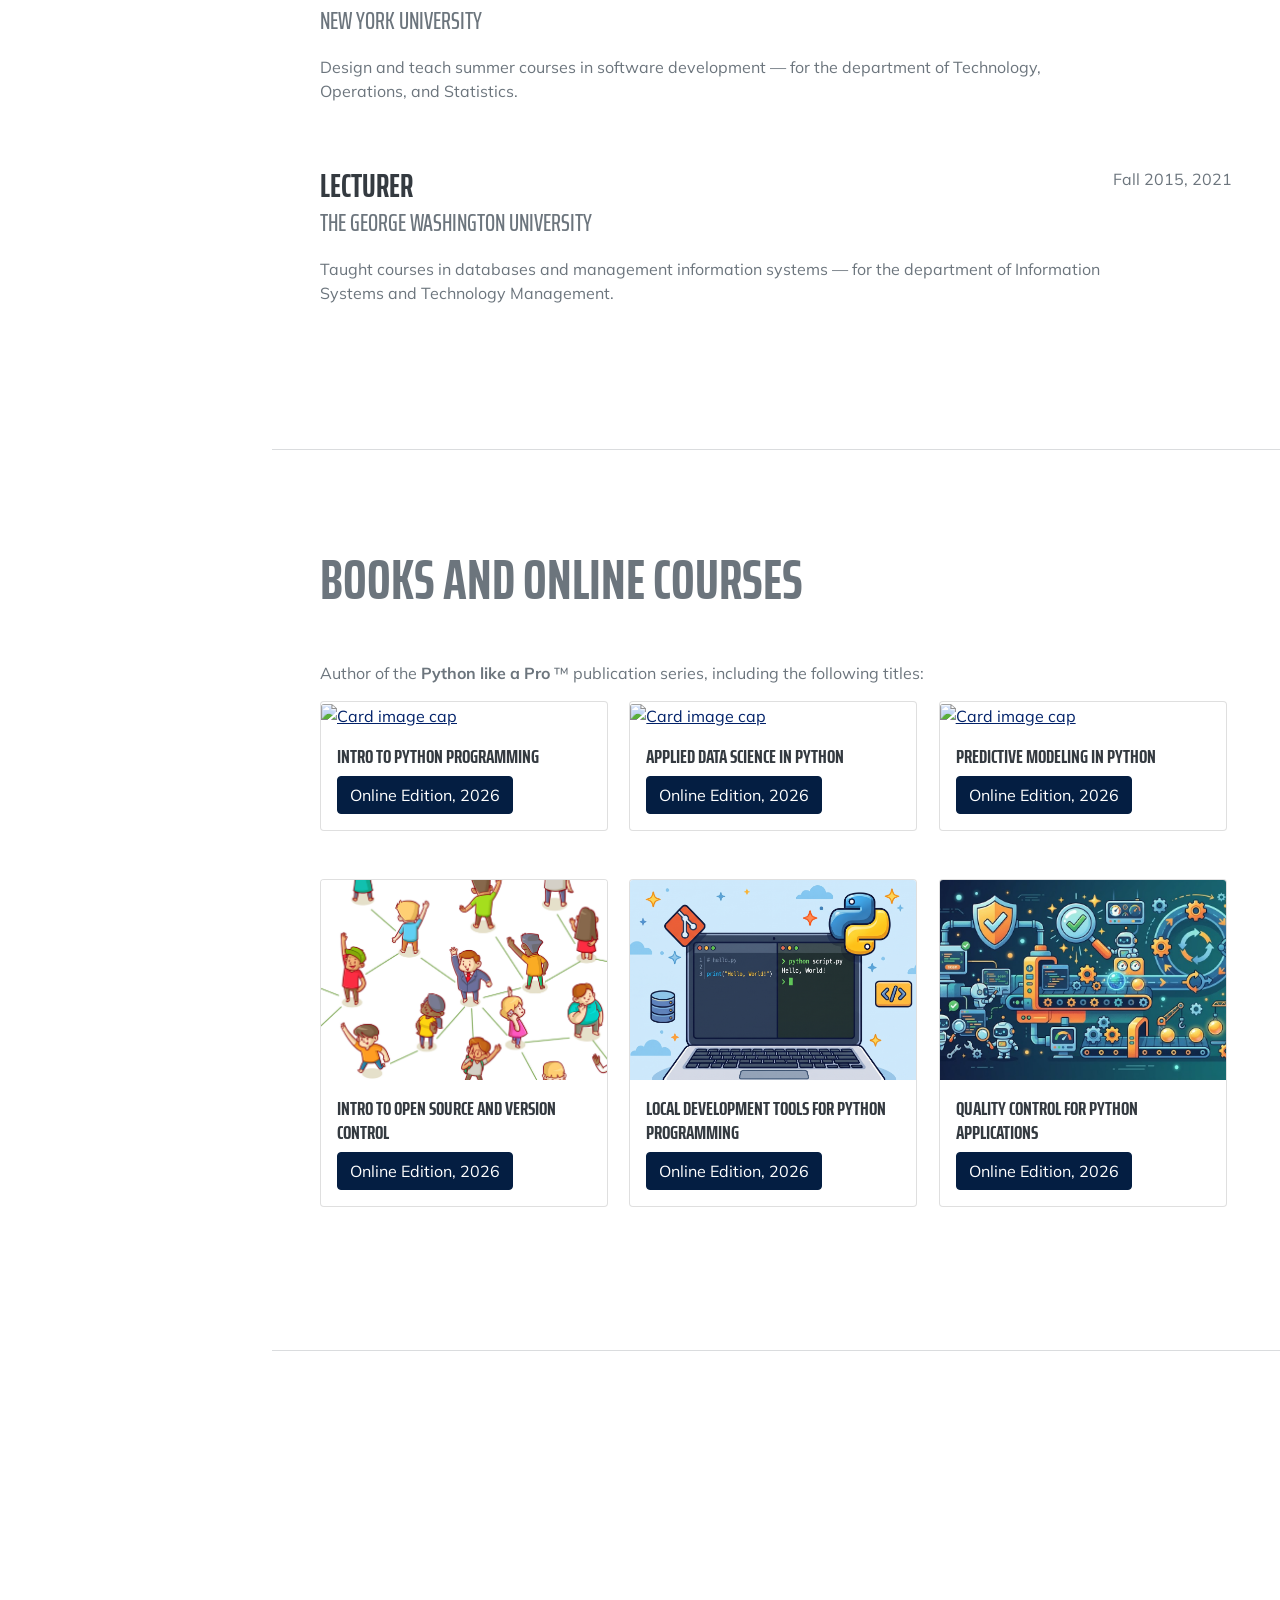
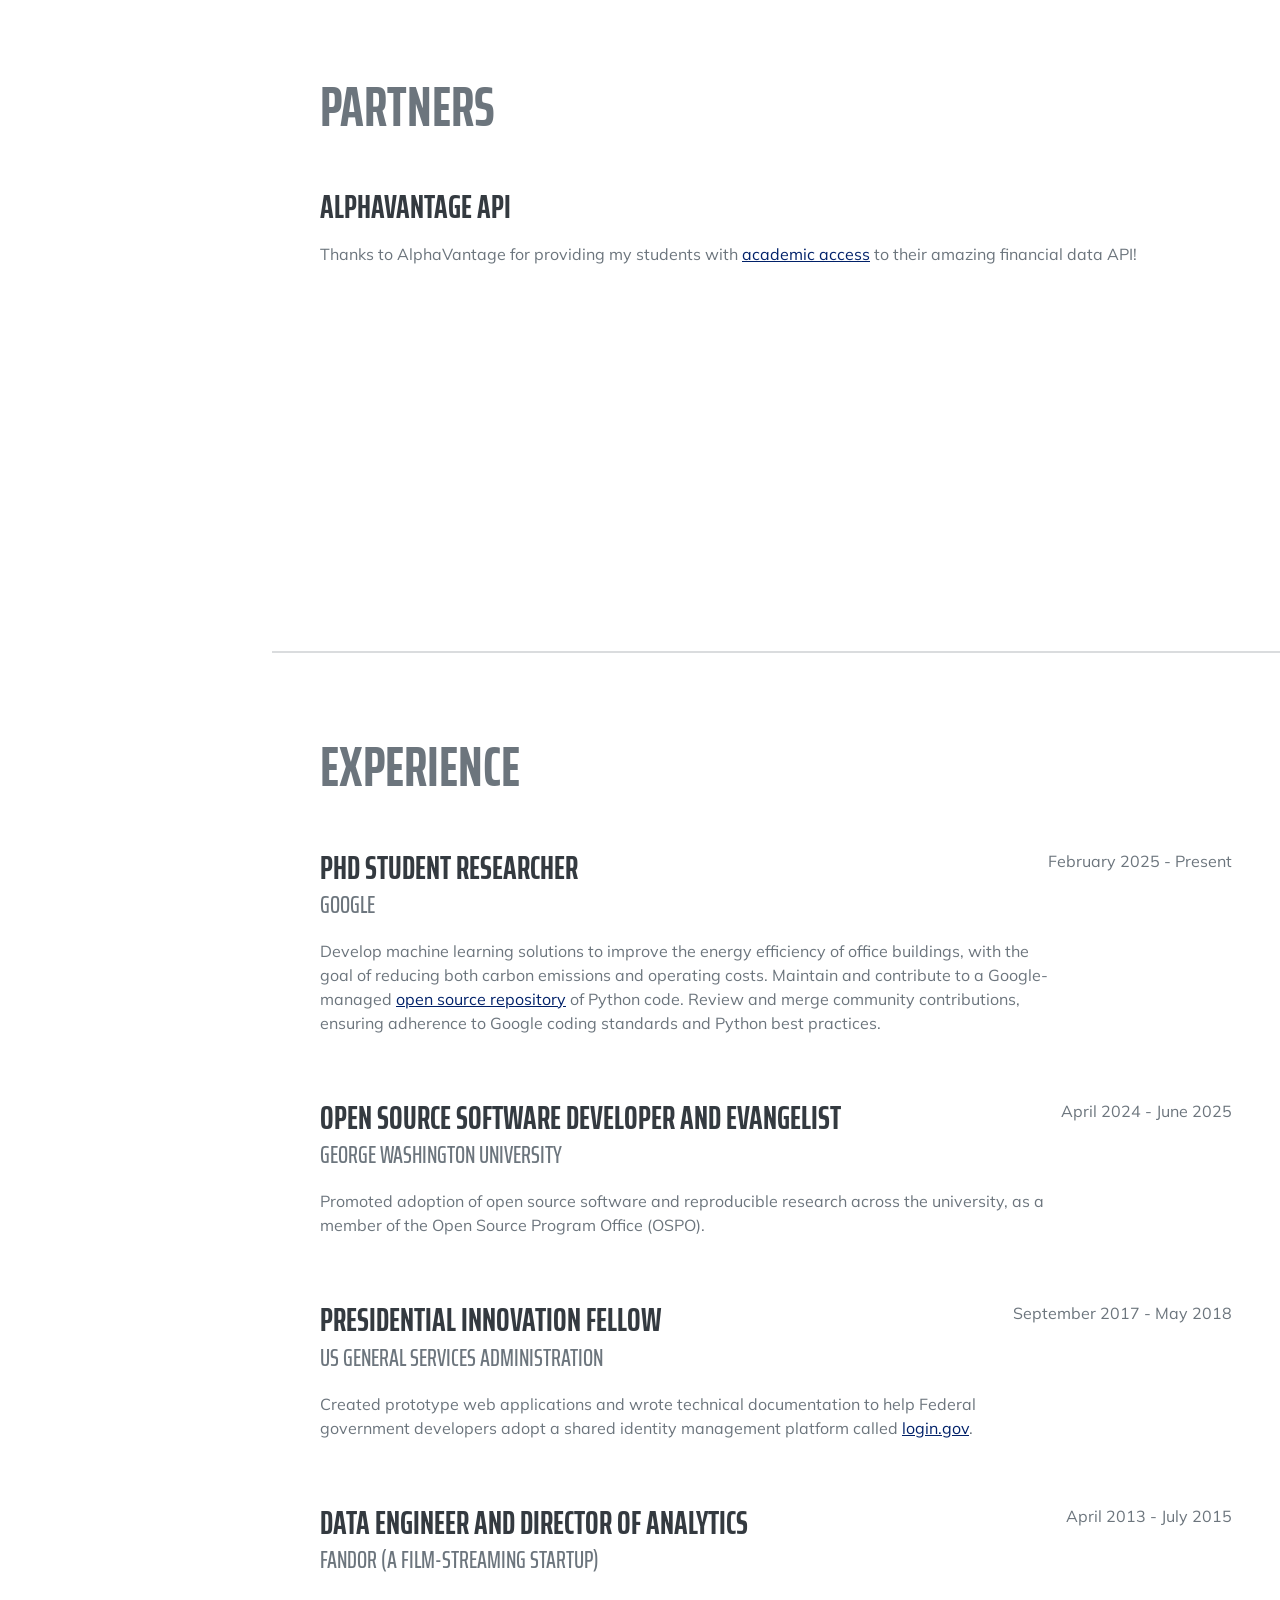
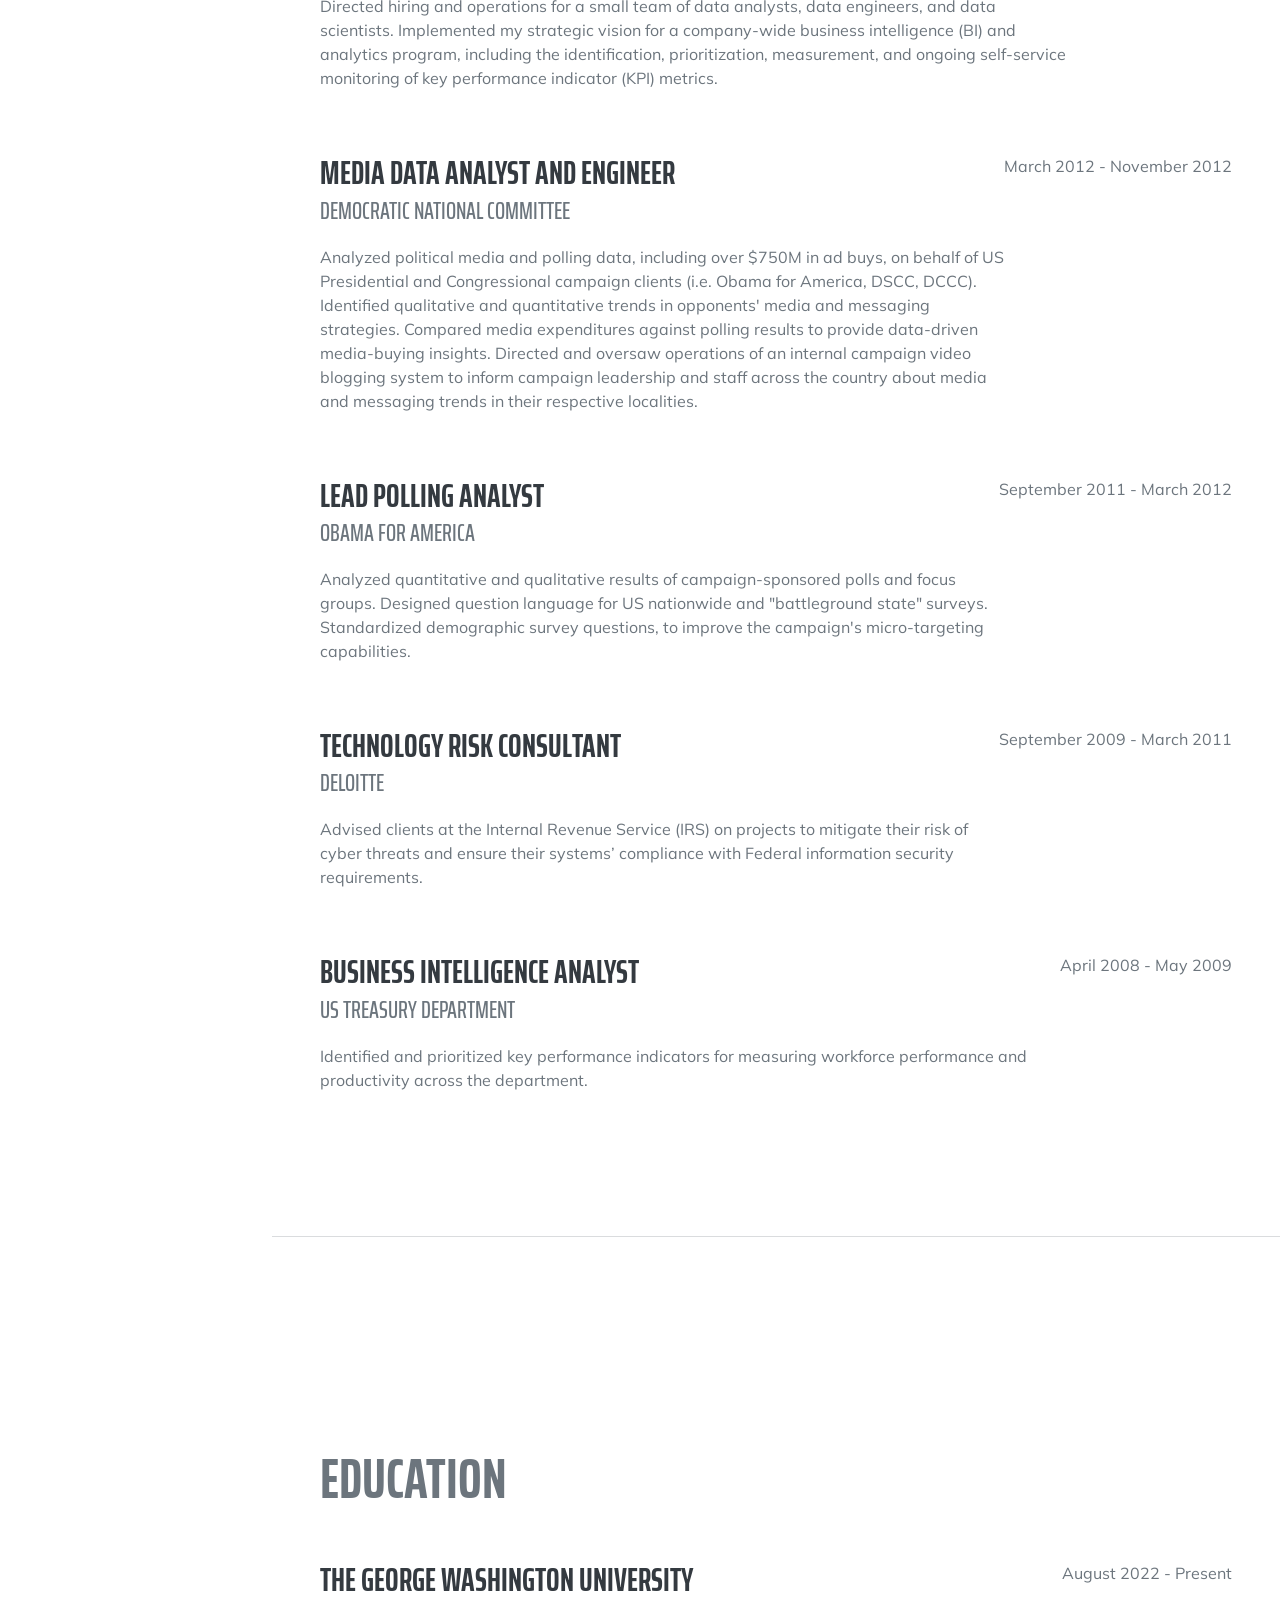
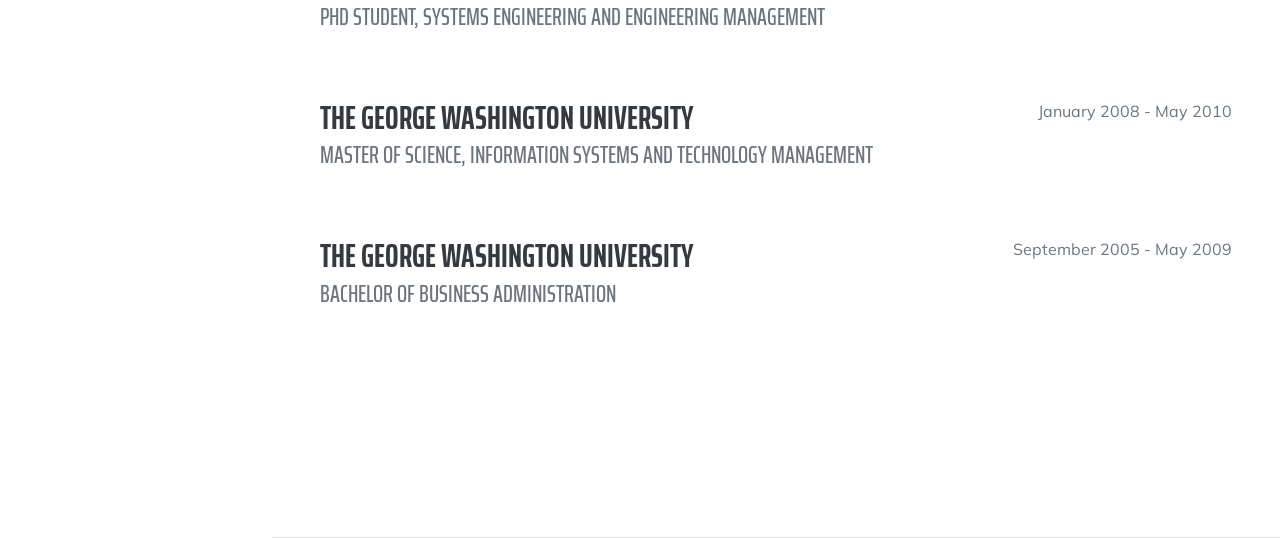
==== commit 21d4c740: "More books" ====
--- a/index.html
+++ b/index.html
@@ -91,13 +91,13 @@
                     </div>
                     <p class="lead mb-5">
 
-                        Michael Rossetti is a data scientist, software engineer, and machine learning researcher.
+                        Michael Rossetti is a data scientist, software developer, and machine learning researcher.
                         He has worked as
                             a polling data analyst for a winning US Presidential campaign,
                             a data analytics director for a Silicon Valley startup, and
                             a technology consultant for the US Government.
 
-                        He teaches courses in data science and software development, and conducts research in applied machine learning.
+                        He teaches courses in data science, computer science, and software development, and conducts research in applied machine learning.
 
                     </p>
                     <div class="social-icons">
@@ -289,8 +289,8 @@
                     <div class="d-flex flex-column flex-md-row justify-content-between mb-5">
                         <div class="flex-grow-1">
                             <h3 class="mb-0">Adjunct Professor</h3>
-                            <div class="subheading mb-3">Georgetown University, McDonough School of Business</div>
-                            <p class="full-details teaching-details">
+                            <div class="subheading mb-3">Georgetown University</div>
+                            <p>
                                 Design and teach courses in computer programming, software development, and data science &mdash;
                                 for the Operations and Analytics area, as well as the Computer Science department.
                             </p>
@@ -312,26 +312,24 @@
                     <div class="d-flex flex-column flex-md-row justify-content-between mb-5">
                         <div class="flex-grow-1">
                             <h3 class="mb-0">Adjunct Assistant Professor</h3>
-                            <div class="subheading mb-3">New York University, Stern School of Business</div>
-                            <p class="full-details teaching-details">
-                                Design and teach summer courses in software development &mdash;
-                                for the department of Technology, Operations, and Statistics.
+                            <div class="subheading mb-3">New York University</div>
+                            <p>Design and teach summer courses in software development &mdash;
+                            for the department of Technology, Operations, and Statistics.
                             </p>
                         </div>
                         <div class="flex-shrink-0"><span class="text-primary">Summer 2017 - Present</span></div>
                     </div>
 
-                    <!--div class="d-flex flex-column flex-md-row justify-content-between mb-5">
+                    <div class="d-flex flex-column flex-md-row justify-content-between mb-5">
                         <div class="flex-grow-1">
                             <h3 class="mb-0">Lecturer</h3>
                             <div class="subheading mb-3">The George Washington University</div>
-                            <p class="full-details teaching-details">
-                                Taught courses in databases and management information systems &mdash;
-                                for the department of Information Systems and Technology Management.
+                            <p>Taught courses in databases and management information systems &mdash;
+                            for the department of Information Systems and Technology Management.
                             </p>
                         </div>
                         <div class="flex-shrink-0"><span class="text-primary">Fall 2015, 2021</span></div>
-                    </div-->
+                    </div>
 
                 </div>
             </section>
@@ -520,13 +518,11 @@
                         <div class="flex-grow-1">
                             <h3 class="mb-0">PhD Student Researcher</h3>
                             <div class="subheading mb-3">Google</div>
-                            <p class="full-details experience-details">
-                                Researched the capabilities of state-of-the-art multimodal large language models (LLMs) to perform complex reasoning tasks.
-                                <span class="tech-details">
-                                Developed scalable data pipelines in <span class="fst-italic">Python</span> to process, augment, and synthesize complex datasets of multimodal reasoning benchmarks.
-                                Evaluated LLM performance across hundreds of diverse multimodal reasoning tasks.
-                                </span>
-                            </p>
+                            <p class="full-details">
+                                Develop machine learning solutions to improve the energy efficiency of office buildings, with the goal of reducing both carbon emissions and operating costs.
+                                Maintain and contribute to a Google-managed <a href="https://github.com/google/sbsim">open source repository</a> of Python code. Review and merge community contributions, ensuring adherence to Google coding standards and Python best practices.
+                            </p>
+
                         </div>
                         <div class="flex-shrink-0"><span class="text-primary">February 2025 - Present</span></div>
                     </div>
@@ -535,13 +531,10 @@
                         <div class="flex-grow-1">
                             <h3 class="mb-0">Open Source Software Developer and Evangelist</h3>
                             <div class="subheading mb-3">George Washington University</div>
-                            <p class="full-details experience-details">
-                                Developed and maintained open-source educational resources, code repositories, and software packages.
-                                Promoted open-source software and open science practices across the university community.
-                                <span class="tech-details">
-                                Developed interactive workshops, course materials, and technical documentation in <span class="fst-italic">Python</span>, <span class="fst-italic">Git</span>, and <span class="fst-italic">GitHub</span>.
-                                </span>
-                            </p>
+                            <p class="full-details">
+                                Promoted adoption of open source software and reproducible research across the university, as a member of the Open Source Program Office (OSPO).
+                            </p>
+
                         </div>
                         <div class="flex-shrink-0"><span class="text-primary">April 2024 - June 2025</span></div>
                     </div>
@@ -550,6 +543,12 @@
                         <div class="flex-grow-1">
                             <h3 class="mb-0">Presidential Innovation Fellow</h3>
                             <div class="subheading mb-3">US General Services Administration</div>
+                            <p class="full-details">
+                                Created prototype web applications and wrote technical documentation to help Federal government developers adopt a shared identity management platform called <a href="https://login.gov/">login.gov</a>.
+                                <span class="tech-details">
+                                Developed web applications in languages like <span class="fst-italic">Ruby</span>, <span class="fst-italic">Node.js</span>, and <span class="fst-italic">Go</span>.
+                                </span>
+                            </p>
 
                              <!--ul class="fa-ul mb-3">
                                 <li>
@@ -558,21 +557,15 @@
                                 </li>
                             </ul-->
 
-                            <p class="full-details experience-details">
-                                Embedded as an entrepreneur-in-residence with clients at the National Institutes of Health (NIH), to advise agency leaders on strategies for data science, cloud computing, and machine learning adoption.
-                                Formulated my agency's artificial intelligence (AI) and machine learning (ML) strategy.
-                                Co-founded a non-profit artificial intelligence study group for civil servants.
-                                Organized an agency-wide deep learning workshop.
-                            </p>
                         </div>
                         <div class="flex-shrink-0"><span class="text-primary">September 2017 - May 2018</span></div>
                     </div>
 
                     <div class="d-flex flex-column flex-md-row justify-content-between mb-5">
                         <div class="flex-grow-1">
-                            <h3 class="mb-0">Data Engineer & Director of Analytics</h3>
+                            <h3 class="mb-0">Data Engineer and Director of Analytics</h3>
                             <div class="subheading mb-3">Fandor (a film-streaming startup)</div>
-                            <p class="full-details experience-details">
+                            <p class="full-details">
                                 Directed hiring and operations for a small team of data analysts, data engineers, and data scientists.
                                 Implemented my strategic vision for a company-wide business intelligence (BI) and analytics program, including the identification, prioritization, measurement, and ongoing self-service monitoring of key performance indicator (KPI) metrics.
                                 <span class="tech-details">
@@ -586,15 +579,15 @@
 
                     <div class="d-flex flex-column flex-md-row justify-content-between mb-5">
                         <div class="flex-grow-1">
-                            <h3 class="mb-0">Data Analyst and Engineer, Media Tracking</h3>
+                            <h3 class="mb-0">Media Data Analyst and Engineer</h3>
                             <div class="subheading mb-3">Democratic National Committee</div>
-                            <p class="full-details experience-details">
-                                Embedded with the media tracking and communications teams to quantify the distribution of local broadcast TV and radio news stories covering the 2012 US Presidential Election.
-                                Designed, developed, and maintained a relational database of broadcast news clips and metadata.
-                                Produced daily data feeds and interactive visualizations for high-level decision-makers.
+                            <p class="full-details">
+                                Analyzed political media and polling data, including over $750M in ad buys, on behalf of US Presidential and Congressional campaign clients (i.e. Obama for America, DSCC, DCCC).
+                                Identified qualitative and quantitative trends in opponents' media and messaging strategies.
+                                Compared media expenditures against polling results to provide data-driven media-buying insights.
+                                Directed and oversaw operations of an internal campaign video blogging system to inform campaign leadership and staff across the country about media and messaging trends in their respective localities.
                                 <span class="tech-details">
-                                Wrote Python scripts to scrape news media metadata from third-party websites and <span class="fst-italic">APIs</span>,
-                                maintained a library of <span class="fst-italic">SQL</span> scripts, and developed interactive data dashboards in <span class="fst-italic">Tableau</span> and <span class="fst-italic">JavaScript</span>.
+                                Contributed to a <span class="fst-italic">Ruby on Rails</span> application, wrote and maintained a library of <span class="fst-italic">SQL</span> scripts, and developed interactive data dashboards in <span class="fst-italic">Tableau</span> and <span class="fst-italic">JavaScript</span>.
                                 </span>
                             </p>
                         </div>
@@ -603,10 +596,9 @@
 
                     <div class="d-flex flex-column flex-md-row justify-content-between mb-5">
                         <div class="flex-grow-1">
-                            <h3 class="mb-0">Lead Polling Data Analyst</h3>
+                            <h3 class="mb-0">Lead Polling Analyst</h3>
                             <div class="subheading mb-3">Obama for America</div>
-                            <p class="full-details experience-details">
-                                Analyzed quantitative and qualitative results of campaign-sponsored polls and focus groups.
+                            <p class="full-details">Analyzed quantitative and qualitative results of campaign-sponsored polls and focus groups.
                                 Designed question language for US nationwide and "battleground state" surveys. Standardized demographic survey questions, to improve the campaign's micro-targeting capabilities.
                                 <span class="tech-details">
                                 Wrote <span class="fst-italic">SQL</span> scripts to integrate internal and external polling data into a unified dataset for analysis.
@@ -621,12 +613,11 @@
                         <div class="flex-grow-1">
                             <h3 class="mb-0">Technology Risk Consultant</h3>
                             <div class="subheading mb-3">Deloitte</div>
-                            <p class="full-details experience-details">
-                                Advised clients at the Internal Revenue Service (IRS) on projects to mitigate their risk of cyber threats and ensure their systems’ compliance with Federal information security requirements.
-                                <span class="tech-details">
-                                Created and maintained an <span class="fst-italic">MS Access</span> database of systems and security metrics.
-                                Streamlined reporting processes by developing automated data dashboards in <span class="fst-italic">Crystal Reports</span>.
-                                </span>
+                            <p class="full-details">Advised clients at the Internal Revenue Service (IRS) on projects to mitigate their risk of cyber threats and ensure their systems’ compliance with Federal information security requirements.
+                            <span class="tech-details">
+                            Created and maintained an <span class="fst-italic">MS Access</span> database of systems and security metrics.
+                            Streamlined reporting processes by developing automated data dashboards in <span class="fst-italic">Crystal Reports</span>.
+                            </span>
                             </p>
                         </div>
                         <div class="flex-shrink-0"><span class="text-primary">September 2009 - March 2011</span></div>
@@ -636,8 +627,7 @@
                         <div class="flex-grow-1">
                             <h3 class="mb-0">Business Intelligence Analyst</h3>
                             <div class="subheading mb-3">US Treasury Department</div>
-                            <p class="full-details experience-details">
-                                Identified and prioritized key performance indicators for measuring workforce performance and productivity across the department.
+                            <p class="full-details">Identified and prioritized key performance indicators for measuring workforce performance and productivity across the department.
                                 <span class="tech-details">
                                 Wrote and maintained <span class="fst-italic">SQL</span> scripts, and created automated reporting dashboards in <span class="fst-italic">MS SQL Server</span>.
                                 </span>
--- a/css/my-styles.css
+++ b/css/my-styles.css
@@ -3,7 +3,6 @@
 .card-img-top {
     width: 100%;
     height: 200px;
-    /* adjust as needed */
     object-fit: cover;
 }
 
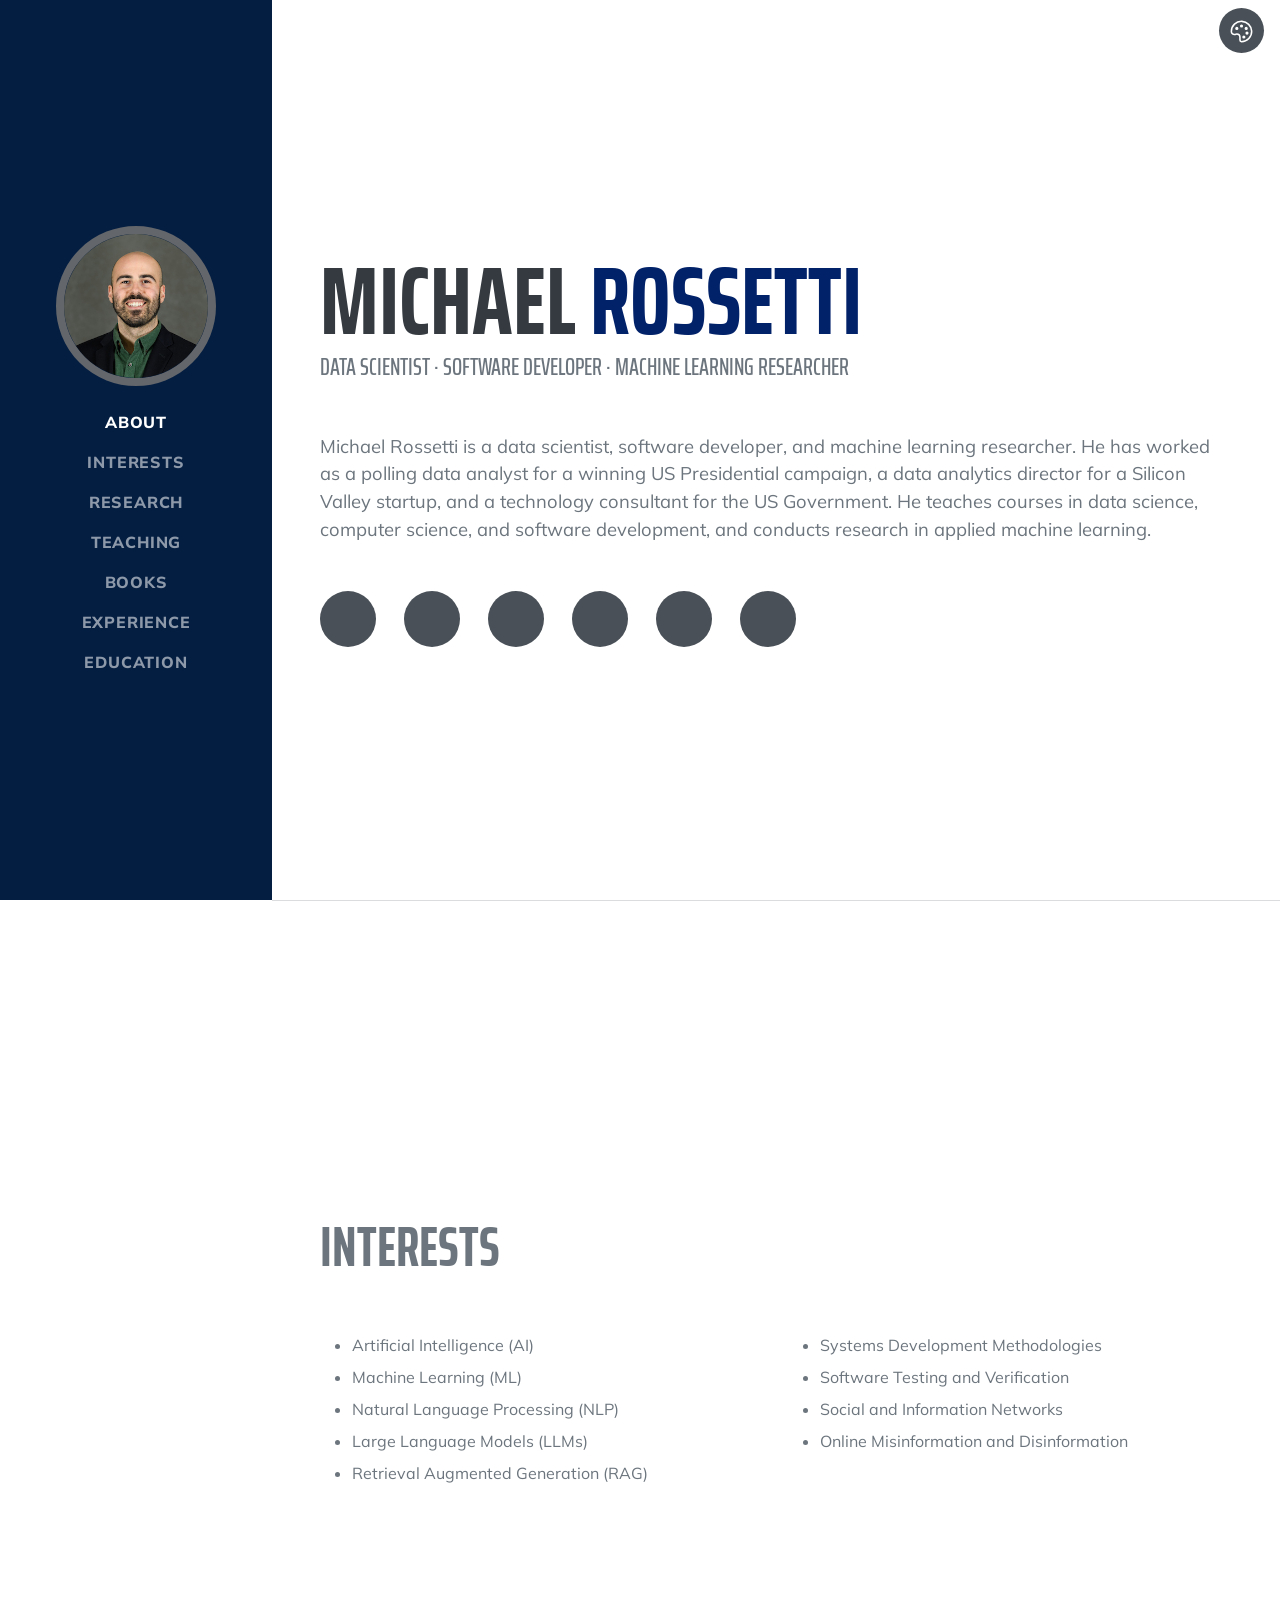
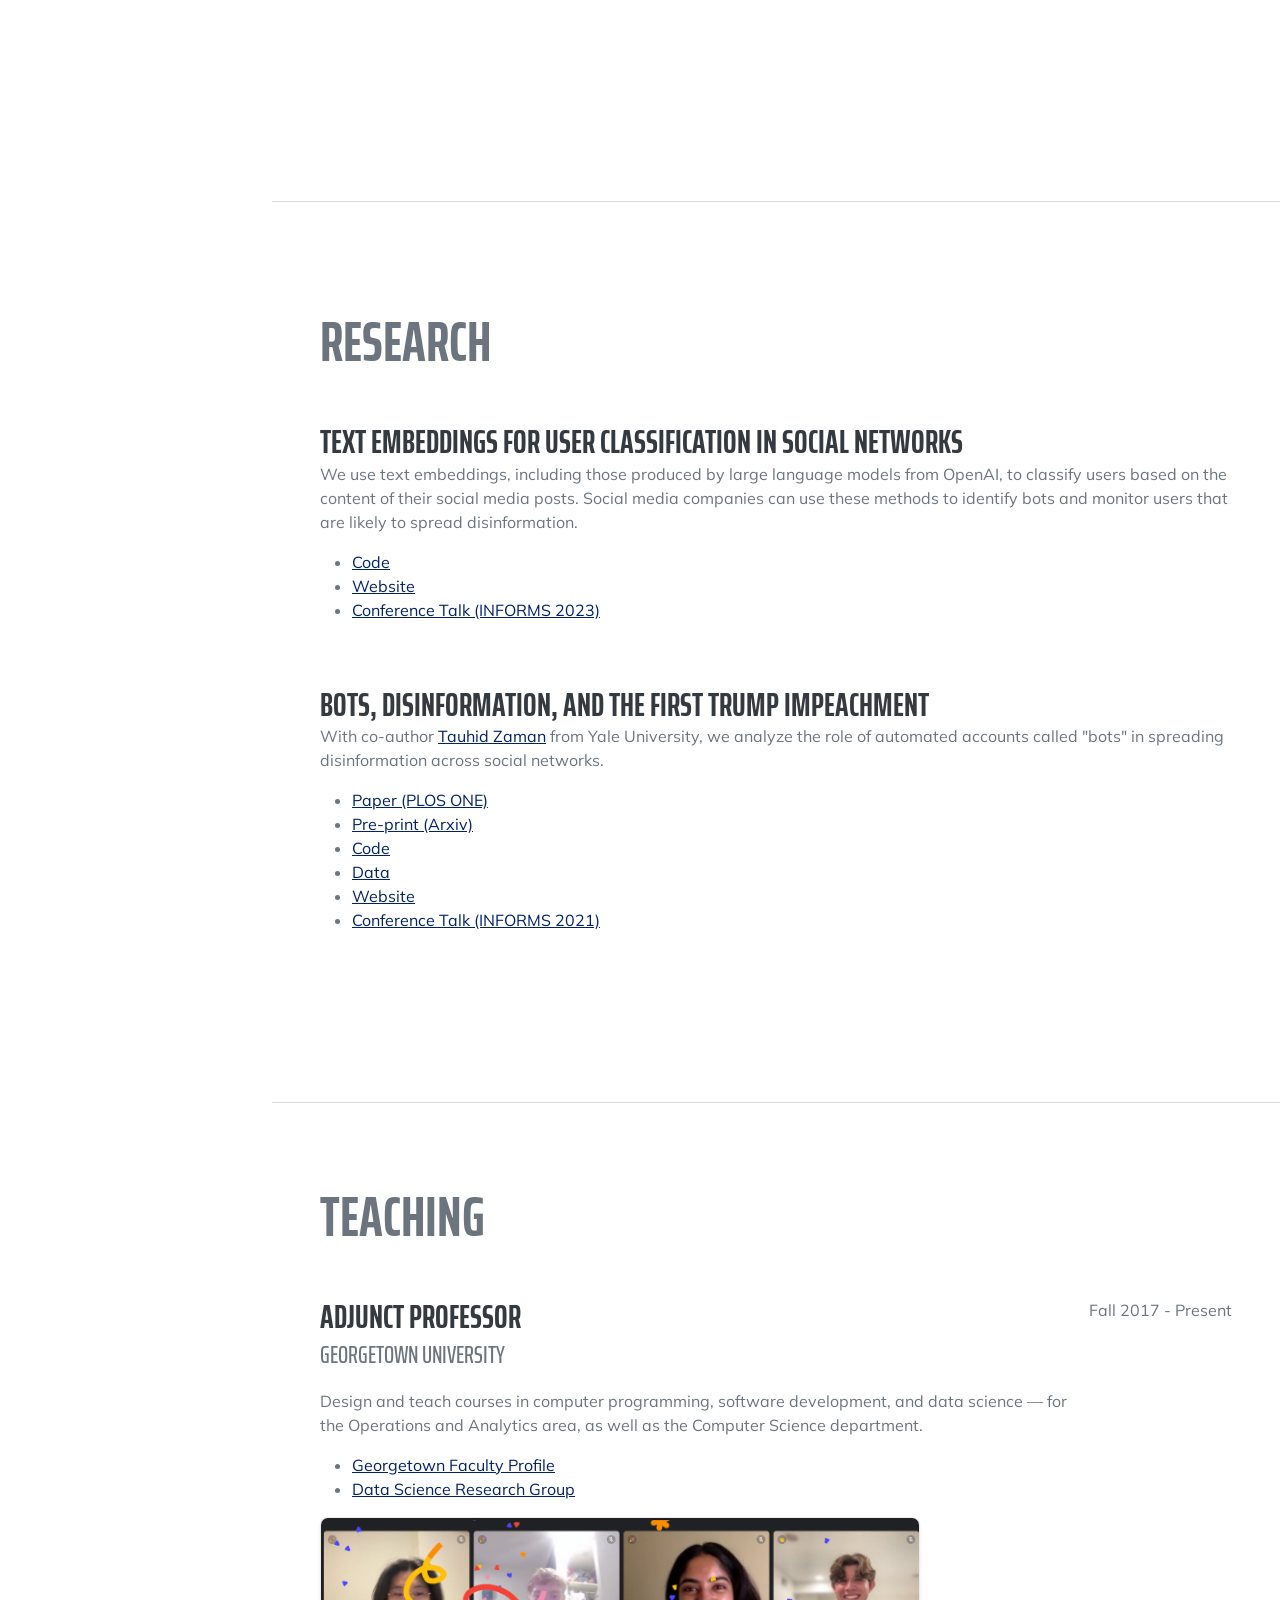
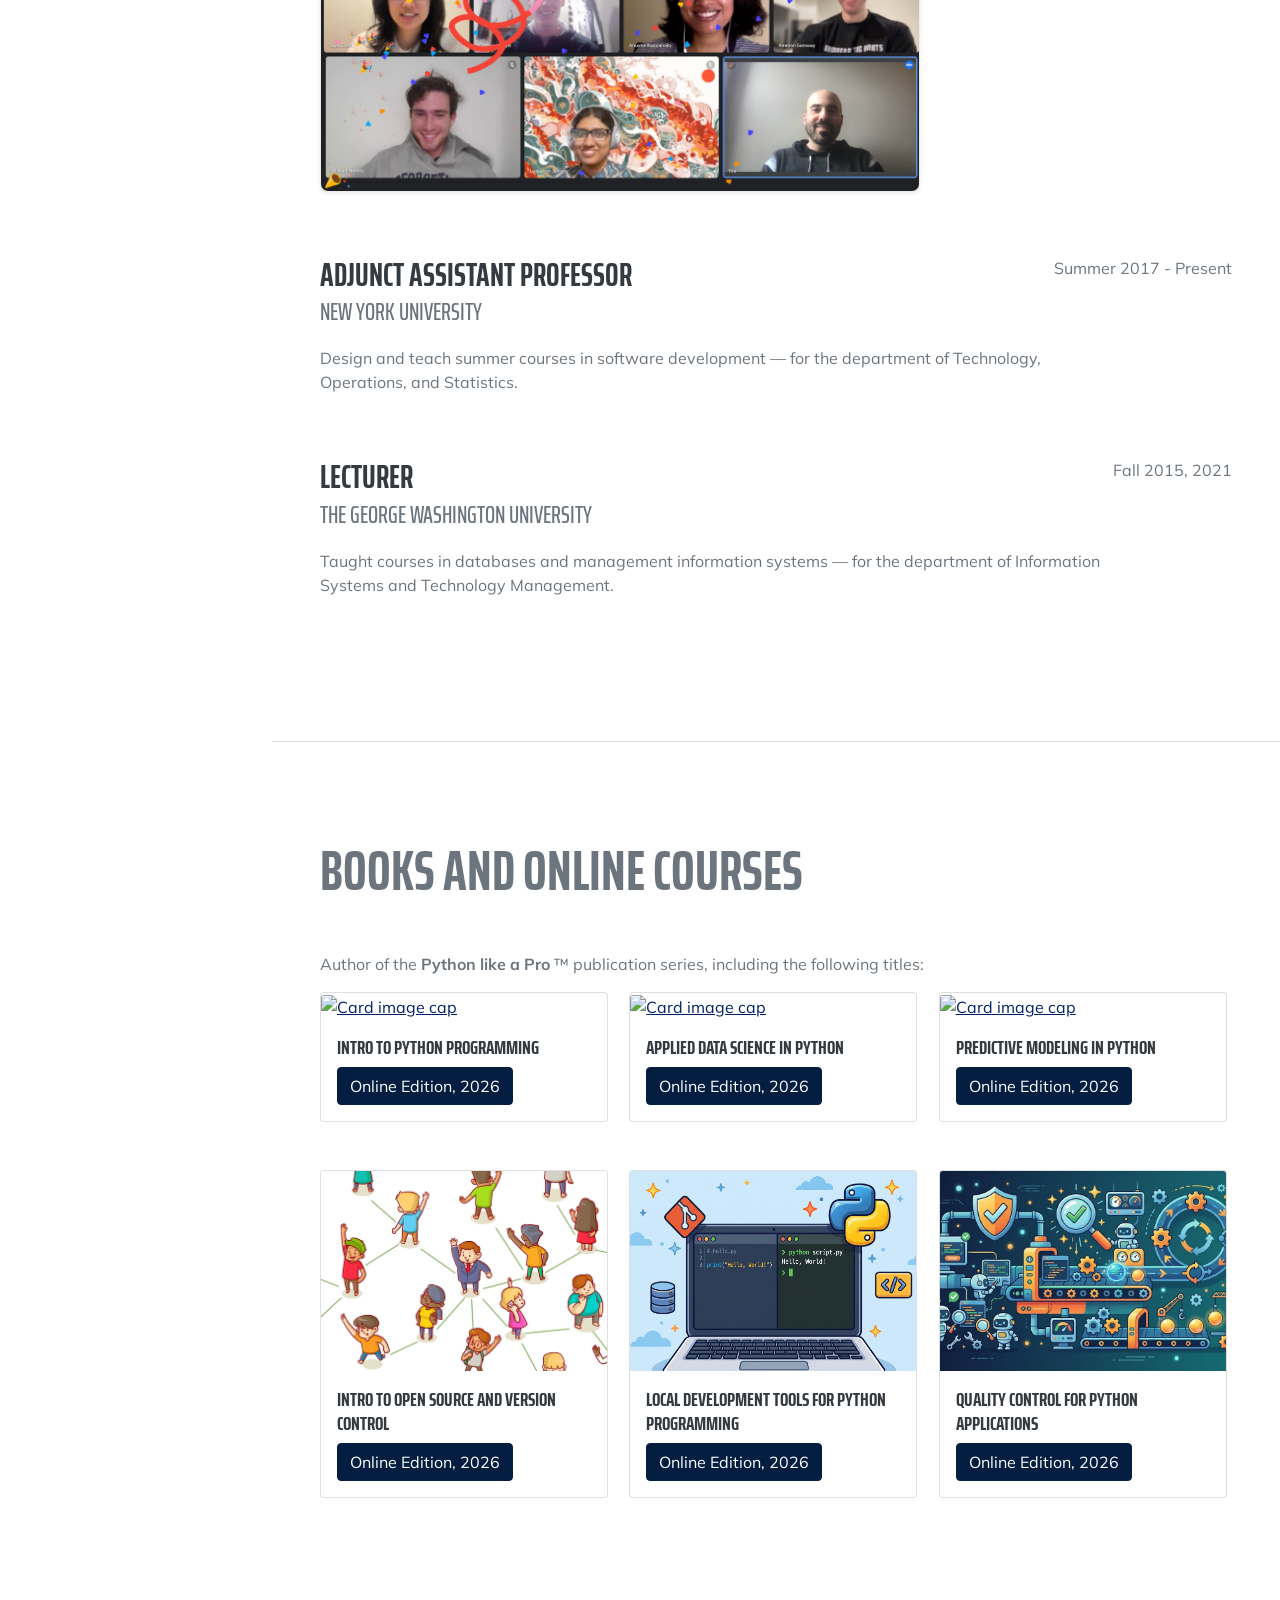
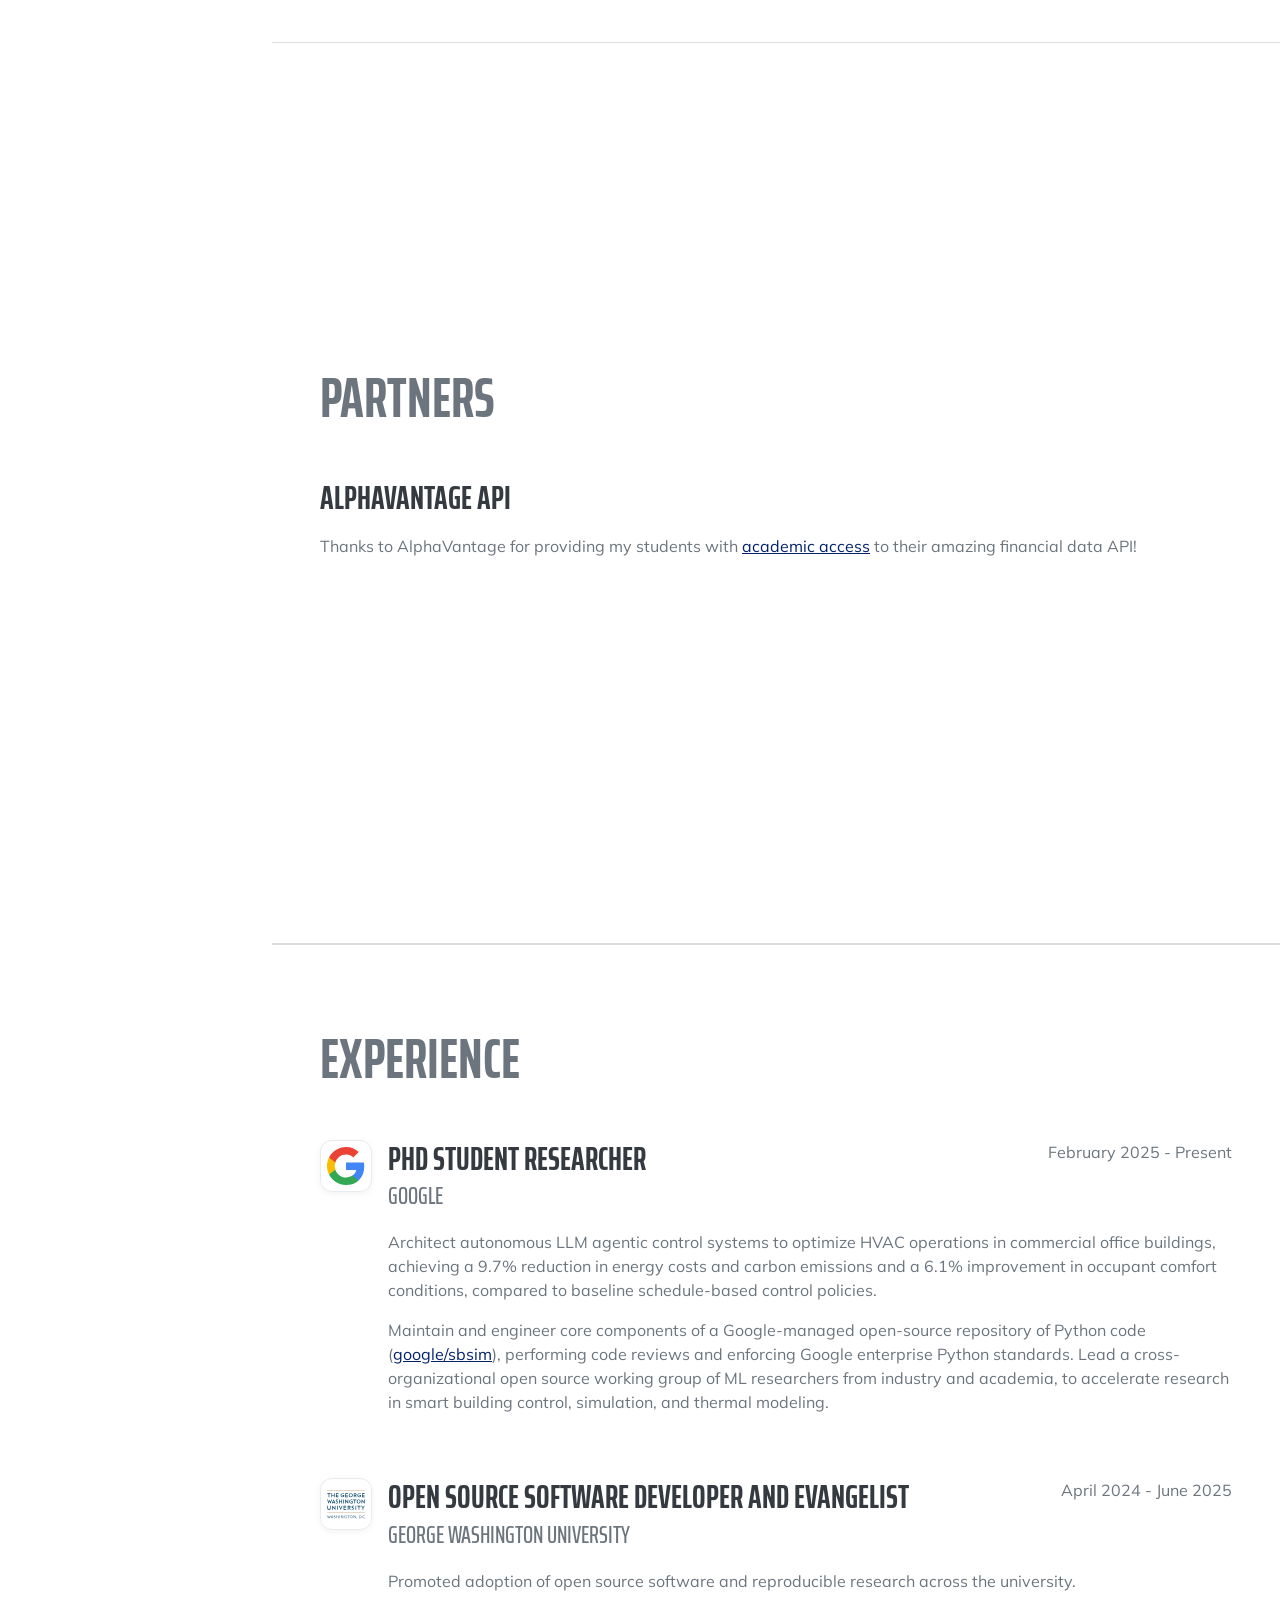
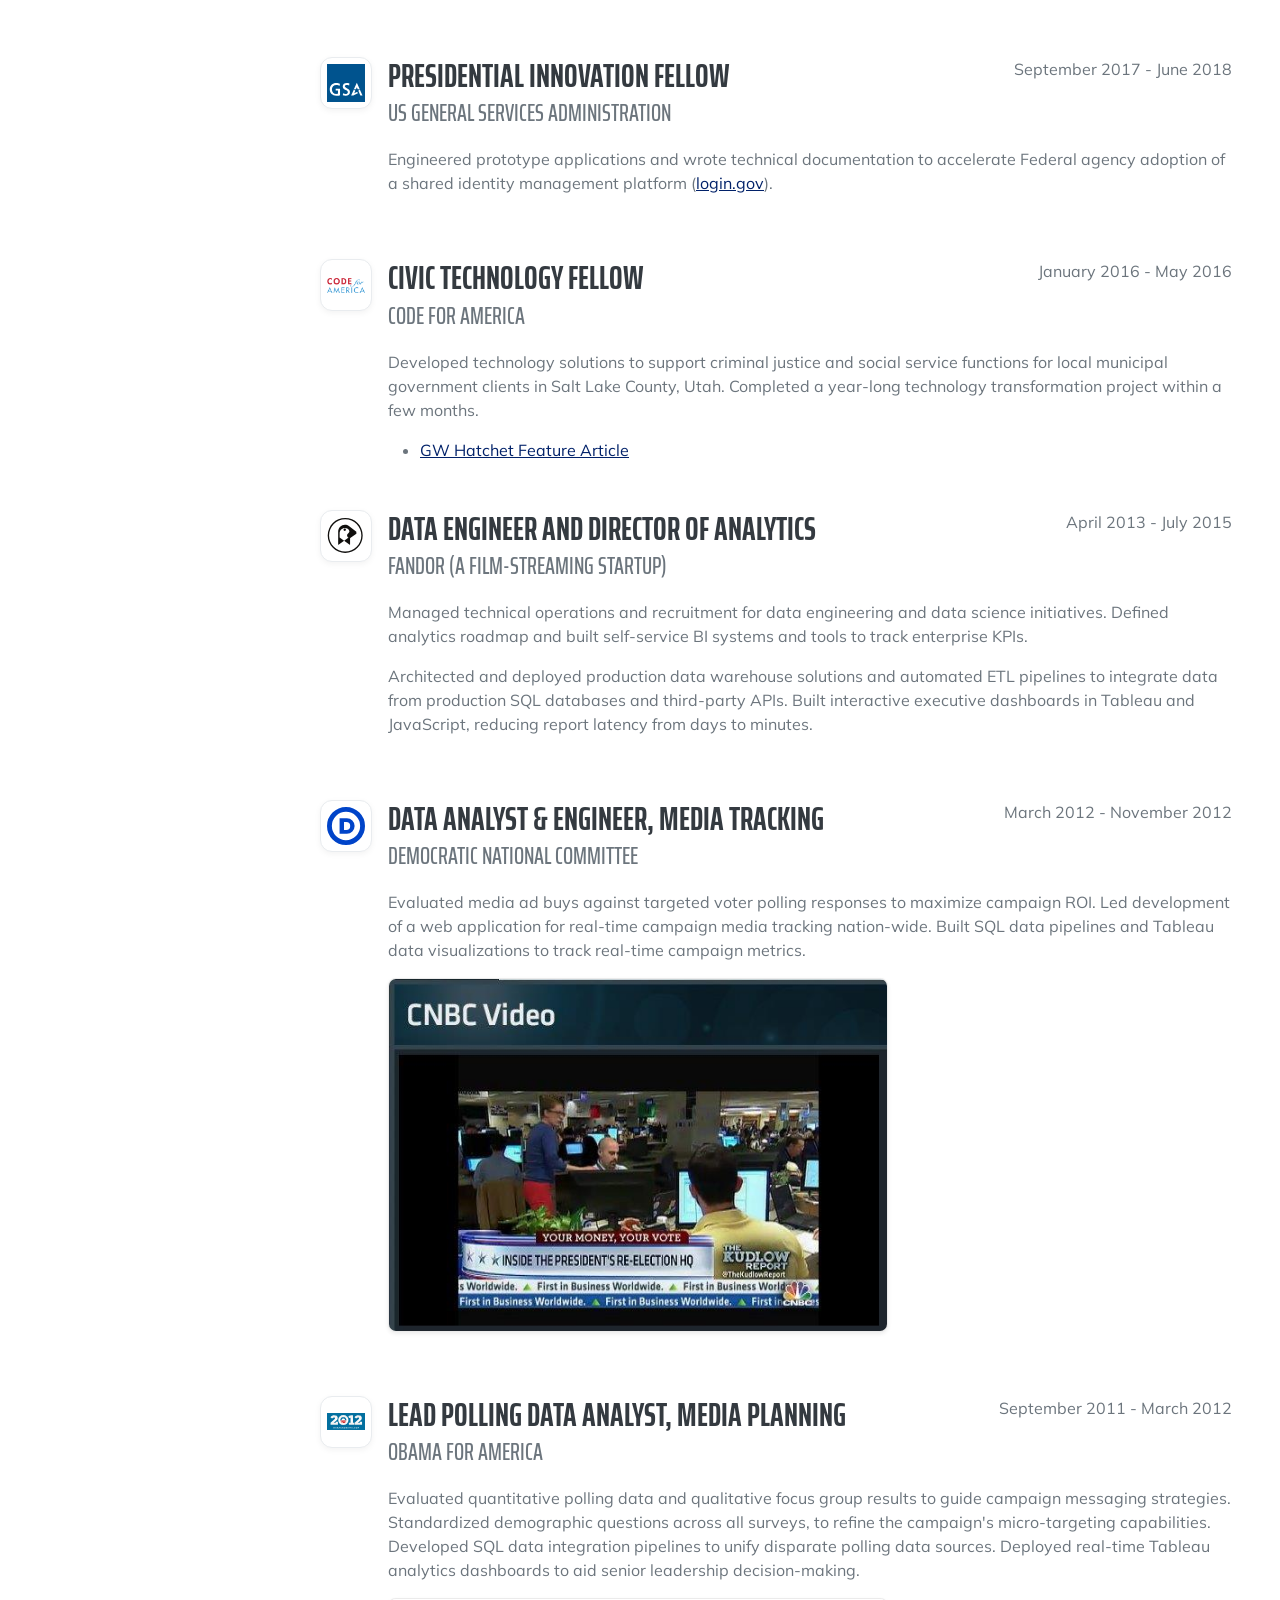
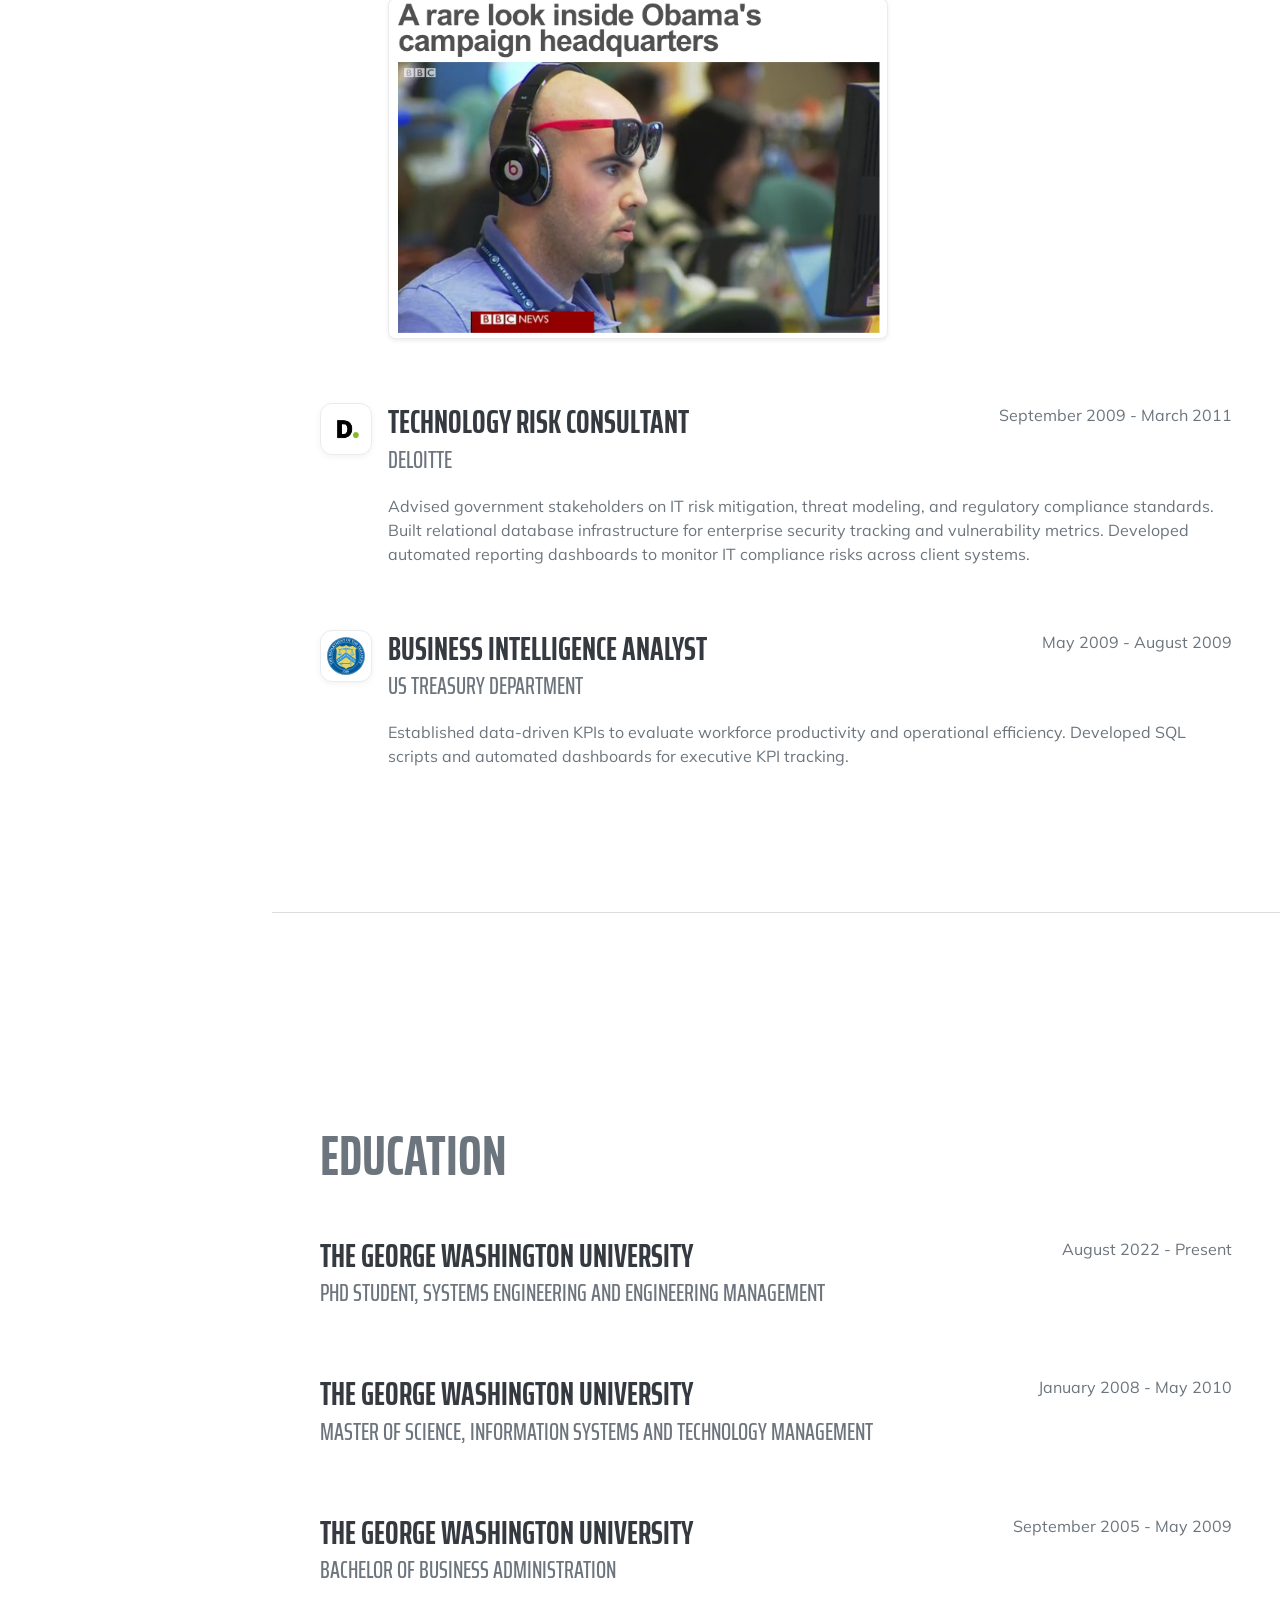
==== commit f19fa5a2: "Updates" ====
--- a/index.html
+++ b/index.html
@@ -6,16 +6,16 @@
         <meta name="description" content="" />
         <meta name="author" content="" />
         <title>Michael J Rossetti - Academic Resume / CV</title>
-        <link rel="icon" type="image/x-icon" href="assets/img/favicon.ico" />
+        <link rel="icon" type="image/x-icon" href="assets/images/favicon.ico" />
         <!-- Font Awesome icons (free version)-->
         <script src="https://use.fontawesome.com/releases/v6.6.0/js/all.js" crossorigin="anonymous"></script>
         <!-- Google fonts-->
         <link href="https://fonts.googleapis.com/css?family=Saira+Extra+Condensed:500,700" rel="stylesheet" type="text/css" />
         <link href="https://fonts.googleapis.com/css?family=Muli:400,400i,800,800i" rel="stylesheet" type="text/css" />
         <!-- Core theme CSS (includes Bootstrap)-->
-        <link href="css/styles.css" rel="stylesheet" />
-
-        <link href="css/my-styles.css" rel="stylesheet" />
+        <link href="assets/css/styles.css" rel="stylesheet" />
+
+        <link href="assets/css/my-styles.css" rel="stylesheet" />
 
         <!-- Global site tag (gtag.js) - Google Analytics -->
         <script async src="https://www.googletagmanager.com/gtag/js?id=G-S24SNR3V6Z"></script>
@@ -52,7 +52,7 @@
         <nav class="navbar navbar-expand-lg navbar-dark bg-primary fixed-top" id="sideNav">
             <a class="navbar-brand js-scroll-trigger" href="#page-top">
                 <span class="d-block d-lg-none">Michael Rossetti</span>
-                <span class="d-none d-lg-block"><img class="img-fluid img-profile rounded-circle mx-auto mb-2" src="assets/img/mjr-profile.jpg" alt="..." /></span>
+                <span class="d-none d-lg-block"><img class="img-fluid img-profile rounded-circle mx-auto mb-2" src="assets/images/bio/mjr-profile.jpg" alt="..." /></span>
             </a>
             <button class="navbar-toggler" type="button" data-bs-toggle="collapse" data-bs-target="#navbarResponsive" aria-controls="navbarResponsive" aria-expanded="false" aria-label="Toggle navigation"><span class="navbar-toggler-icon"></span></button>
             <div class="collapse navbar-collapse" id="navbarResponsive">
@@ -305,6 +305,10 @@
                                      <a href="https://gufaculty360.georgetown.edu/s/faculty-lab-resources?id=0033600001CNFB5AAP">Data Science Research Group</a>
                                 </li>
                             </ul>
+
+                            <div class="card shadow-sm my-3 overflow-hidden entry-img-card" style="max-width: 600px;">
+                                <img src="assets/images/bio/DS%20Research%20Group%20Photo%202023-04-28%20at%201.50.57%20PM.png" alt="Georgetown Data Science Research Group" class="img-fluid">
+                            </div>
                         </div>
                         <div class="flex-shrink-0"><span class="text-primary">Fall 2017 - Present</span></div>
                     </div>
@@ -397,7 +401,7 @@
                         <div class="flex-grow-1">
                             <div class="card" style="width: 18rem;">
                                 <a href="https://prof-rossetti.github.io/version-control-tutorial/">
-                                    <img class="card-img-top" src="assets/img/collaboration-network.jpg" alt="Card image cap">
+                                    <img class="card-img-top" src="assets/images/books/collaboration-network.jpg" alt="Card image cap">
                                 </a>
                                 <div class="card-body">
                                     <h5 class="card-title">Intro to Open Source and Version Control</h5>
@@ -412,7 +416,7 @@
                         <div class="flex-grow-1">
                             <div class="card" style="width: 18rem;">
                                 <a href="https://s2t2.github.io/python-dev-tools-workshop-2024/">
-                                    <img class="card-img-top" src="assets/img/local-dev-tools-python.jpeg" alt="Card image cap">
+                                    <img class="card-img-top" src="assets/images/books/local-dev-tools-python.jpeg" alt="Card image cap">
                                 </a>
                                 <div class="card-body">
                                     <h5 class="card-title">Local Development Tools for Python Programming</h5>
@@ -427,7 +431,7 @@
                         <div class="flex-grow-1">
                             <div class="card" style="width: 18rem;">
                                 <a href="https://s2t2.github.io/quality-control-workshop-2024/">
-                                    <img class="card-img-top" src="assets/img/quality-control.jpeg" alt="Card image cap">
+                                    <img class="card-img-top" src="assets/images/books/quality-control.jpeg" alt="Card image cap">
                                 </a>
                                 <div class="card-body">
                                     <h5 class="card-title">Quality Control for Python Applications</h5>
@@ -514,40 +518,60 @@
                 <div class="resume-section-content">
                     <h2 class="mb-5">Experience</h2>
 
-                    <div class="d-flex flex-column flex-md-row justify-content-between mb-5">
-                        <div class="flex-grow-1">
-                            <h3 class="mb-0">PhD Student Researcher</h3>
-                            <div class="subheading mb-3">Google</div>
-                            <p class="full-details">
-                                Develop machine learning solutions to improve the energy efficiency of office buildings, with the goal of reducing both carbon emissions and operating costs.
-                                Maintain and contribute to a Google-managed <a href="https://github.com/google/sbsim">open source repository</a> of Python code. Review and merge community contributions, ensuring adherence to Google coding standards and Python best practices.
-                            </p>
-
-                        </div>
-                        <div class="flex-shrink-0"><span class="text-primary">February 2025 - Present</span></div>
-                    </div>
-
-                    <div class="d-flex flex-column flex-md-row justify-content-between mb-5">
-                        <div class="flex-grow-1">
-                            <h3 class="mb-0">Open Source Software Developer and Evangelist</h3>
-                            <div class="subheading mb-3">George Washington University</div>
-                            <p class="full-details">
-                                Promoted adoption of open source software and reproducible research across the university, as a member of the Open Source Program Office (OSPO).
-                            </p>
-
-                        </div>
-                        <div class="flex-shrink-0"><span class="text-primary">April 2024 - June 2025</span></div>
-                    </div>
-
-                    <div class="d-flex flex-column flex-md-row justify-content-between mb-5">
-                        <div class="flex-grow-1">
-                            <h3 class="mb-0">Presidential Innovation Fellow</h3>
-                            <div class="subheading mb-3">US General Services Administration</div>
-                            <p class="full-details">
-                                Created prototype web applications and wrote technical documentation to help Federal government developers adopt a shared identity management platform called <a href="https://login.gov/">login.gov</a>.
-                                <span class="tech-details">
-                                Developed web applications in languages like <span class="fst-italic">Ruby</span>, <span class="fst-italic">Node.js</span>, and <span class="fst-italic">Go</span>.
-                                </span>
+                    <div class="d-flex mb-5 gap-3">
+                        <div class="company-logo-badge">
+                            <img src="assets/images/orgs/logo-google.svg" alt="Google">
+                        </div>
+                        <div class="flex-grow-1">
+                            <div class="d-flex flex-column flex-md-row justify-content-between mb-3">
+                                <div>
+                                    <h3 class="mb-0">PhD Student Researcher</h3>
+                                    <div class="subheading mb-1 mb-md-0">Google</div>
+                                </div>
+                                <div class="flex-shrink-0 ps-md-4 text-md-end"><span class="text-primary">February 2025 - Present</span></div>
+                            </div>
+                            <p class="full-details">
+                                Architect autonomous LLM agentic control systems to optimize HVAC operations in commercial office buildings, achieving a 9.7% reduction in energy costs and carbon emissions and a 6.1% improvement in occupant comfort conditions, compared to baseline schedule-based control policies.
+                            </p>
+                            <p class="full-details">
+                                Maintain and engineer core components of a Google-managed open-source repository of Python code (<a href="https://github.com/google/sbsim" target="_blank">google/sbsim</a>), performing code reviews and enforcing Google enterprise Python standards.
+                                Lead a cross-organizational open source working group of ML researchers from industry and academia, to accelerate research in smart building control, simulation, and thermal modeling.
+                            </p>
+                        </div>
+                    </div>
+
+                    <div class="d-flex mb-5 gap-3">
+                        <div class="company-logo-badge">
+                            <img src="assets/images/orgs/logo-gwu.svg" alt="George Washington University">
+                        </div>
+                        <div class="flex-grow-1">
+                            <div class="d-flex flex-column flex-md-row justify-content-between mb-3">
+                                <div>
+                                    <h3 class="mb-0">Open Source Software Developer and Evangelist</h3>
+                                    <div class="subheading mb-1 mb-md-0">George Washington University</div>
+                                </div>
+                                <div class="flex-shrink-0 ps-md-4 text-md-end"><span class="text-primary">April 2024 - June 2025</span></div>
+                            </div>
+                            <p class="full-details">
+                                Promoted adoption of open source software and reproducible research across the university.
+                            </p>
+                        </div>
+                    </div>
+
+                    <div class="d-flex mb-5 gap-3">
+                        <div class="company-logo-badge">
+                            <img src="assets/images/orgs/logo-gsa.svg" alt="US General Services Administration">
+                        </div>
+                        <div class="flex-grow-1">
+                            <div class="d-flex flex-column flex-md-row justify-content-between mb-3">
+                                <div>
+                                    <h3 class="mb-0">Presidential Innovation Fellow</h3>
+                                    <div class="subheading mb-1 mb-md-0">US General Services Administration</div>
+                                </div>
+                                <div class="flex-shrink-0 ps-md-4 text-md-end"><span class="text-primary">September 2017 - June 2018</span></div>
+                            </div>
+                            <p class="full-details">
+                                Engineered prototype applications and wrote technical documentation to accelerate Federal agency adoption of a shared identity management platform (<a href="https://login.gov/" target="_blank">login.gov</a>).
                             </p>
 
                              <!--ul class="fa-ul mb-3">
@@ -558,82 +582,141 @@
                             </ul-->
 
                         </div>
-                        <div class="flex-shrink-0"><span class="text-primary">September 2017 - May 2018</span></div>
-                    </div>
-
-                    <div class="d-flex flex-column flex-md-row justify-content-between mb-5">
-                        <div class="flex-grow-1">
-                            <h3 class="mb-0">Data Engineer and Director of Analytics</h3>
-                            <div class="subheading mb-3">Fandor (a film-streaming startup)</div>
-                            <p class="full-details">
-                                Directed hiring and operations for a small team of data analysts, data engineers, and data scientists.
-                                Implemented my strategic vision for a company-wide business intelligence (BI) and analytics program, including the identification, prioritization, measurement, and ongoing self-service monitoring of key performance indicator (KPI) metrics.
-                                <span class="tech-details">
-                                Developed a data warehouse application in <span class="fst-italic">Ruby on Rails</span>, to extract, transform, and load (ETL) data from production databases and external <span class="fst-italic">APIs</span> into a single, integrated <span class="fst-italic">SQL</span> database environment.
-                                Developed interactive data dashboards in <span class="fst-italic">Tableau</span> and <span class="fst-italic">JavaScript</span>.
-                                </span>
-                            </p>
-                        </div>
-                        <div class="flex-shrink-0"><span class="text-primary">April 2013 - July 2015</span></div>
-                    </div>
-
-                    <div class="d-flex flex-column flex-md-row justify-content-between mb-5">
-                        <div class="flex-grow-1">
-                            <h3 class="mb-0">Media Data Analyst and Engineer</h3>
-                            <div class="subheading mb-3">Democratic National Committee</div>
-                            <p class="full-details">
-                                Analyzed political media and polling data, including over $750M in ad buys, on behalf of US Presidential and Congressional campaign clients (i.e. Obama for America, DSCC, DCCC).
-                                Identified qualitative and quantitative trends in opponents' media and messaging strategies.
-                                Compared media expenditures against polling results to provide data-driven media-buying insights.
-                                Directed and oversaw operations of an internal campaign video blogging system to inform campaign leadership and staff across the country about media and messaging trends in their respective localities.
-                                <span class="tech-details">
-                                Contributed to a <span class="fst-italic">Ruby on Rails</span> application, wrote and maintained a library of <span class="fst-italic">SQL</span> scripts, and developed interactive data dashboards in <span class="fst-italic">Tableau</span> and <span class="fst-italic">JavaScript</span>.
-                                </span>
-                            </p>
-                        </div>
-                        <div class="flex-shrink-0"><span class="text-primary">March 2012 - November 2012</span></div>
-                    </div>
-
-                    <div class="d-flex flex-column flex-md-row justify-content-between mb-5">
-                        <div class="flex-grow-1">
-                            <h3 class="mb-0">Lead Polling Analyst</h3>
-                            <div class="subheading mb-3">Obama for America</div>
-                            <p class="full-details">Analyzed quantitative and qualitative results of campaign-sponsored polls and focus groups.
-                                Designed question language for US nationwide and "battleground state" surveys. Standardized demographic survey questions, to improve the campaign's micro-targeting capabilities.
-                                <span class="tech-details">
-                                Wrote <span class="fst-italic">SQL</span> scripts to integrate internal and external polling data into a unified dataset for analysis.
-                                Produced campaign polling insights in the form of <span class="fst-italic">Tableau</span> data dashboards.
-                                </span>
-                            </p>
-                        </div>
-                        <div class="flex-shrink-0"><span class="text-primary">September 2011 - March 2012</span></div>
-                    </div>
-
-                    <div class="d-flex flex-column flex-md-row justify-content-between mb-5">
-                        <div class="flex-grow-1">
-                            <h3 class="mb-0">Technology Risk Consultant</h3>
-                            <div class="subheading mb-3">Deloitte</div>
-                            <p class="full-details">Advised clients at the Internal Revenue Service (IRS) on projects to mitigate their risk of cyber threats and ensure their systems’ compliance with Federal information security requirements.
-                            <span class="tech-details">
-                            Created and maintained an <span class="fst-italic">MS Access</span> database of systems and security metrics.
-                            Streamlined reporting processes by developing automated data dashboards in <span class="fst-italic">Crystal Reports</span>.
-                            </span>
-                            </p>
-                        </div>
-                        <div class="flex-shrink-0"><span class="text-primary">September 2009 - March 2011</span></div>
-                    </div>
-
-                    <div class="d-flex flex-column flex-md-row justify-content-between mb-5">
-                        <div class="flex-grow-1">
-                            <h3 class="mb-0">Business Intelligence Analyst</h3>
-                            <div class="subheading mb-3">US Treasury Department</div>
-                            <p class="full-details">Identified and prioritized key performance indicators for measuring workforce performance and productivity across the department.
-                                <span class="tech-details">
-                                Wrote and maintained <span class="fst-italic">SQL</span> scripts, and created automated reporting dashboards in <span class="fst-italic">MS SQL Server</span>.
-                                </span>
-                            </p>
-                        </div>
-                        <div class="flex-shrink-0"><span class="text-primary">April 2008 - May 2009</span></div>
+                    </div>
+
+                    <div class="d-flex mb-5 gap-3">
+                        <div class="company-logo-badge">
+                            <img src="assets/images/orgs/logo-cfa.png" alt="Code for America">
+                        </div>
+                        <div class="flex-grow-1">
+                            <div class="d-flex flex-column flex-md-row justify-content-between mb-3">
+                                <div>
+                                    <h3 class="mb-0">Civic Technology Fellow</h3>
+                                    <div class="subheading mb-1 mb-md-0">Code for America</div>
+                                </div>
+                                <div class="flex-shrink-0 ps-md-4 text-md-end"><span class="text-primary">January 2016 - May 2016</span></div>
+                            </div>
+                            <p class="full-details">
+                                Developed technology solutions to support criminal justice and social service functions for local municipal government clients in Salt Lake County, Utah.
+                                Completed a year-long technology transformation project within a few months.
+                            </p>
+
+                            <ul class="fa-ul mb-0">
+                                <li>
+                                    <span class="fa-li"><i class="fas fa-newspaper"></i></span>
+                                    <a href="https://gwhatchet.com/2015/12/06/business-school-professor-chosen-for-prestigious-coding-fellowship/" target="_blank">GW Hatchet Feature Article</a>
+                                </li>
+                            </ul>
+                        </div>
+                    </div>
+
+                    <div class="d-flex mb-5 gap-3">
+                        <div class="company-logo-badge">
+                            <img src="assets/images/orgs/logo-fandor.svg" alt="Fandor">
+                        </div>
+                        <div class="flex-grow-1">
+                            <div class="d-flex flex-column flex-md-row justify-content-between mb-3">
+                                <div>
+                                    <h3 class="mb-0">Data Engineer and Director of Analytics</h3>
+                                    <div class="subheading mb-1 mb-md-0">Fandor (a film-streaming startup)</div>
+                                </div>
+                                <div class="flex-shrink-0 ps-md-4 text-md-end"><span class="text-primary">April 2013 - July 2015</span></div>
+                            </div>
+                            <p class="full-details">
+                                Managed technical operations and recruitment for data engineering and data science initiatives.
+                                Defined analytics roadmap and built self-service BI systems and tools to track enterprise KPIs.
+                            </p>
+                            <p class="full-details">
+                                Architected and deployed production data warehouse solutions and automated ETL pipelines to integrate data from production SQL databases and third-party APIs.
+                                Built interactive executive dashboards in Tableau and JavaScript, reducing report latency from days to minutes.
+                            </p>
+                        </div>
+                    </div>
+
+                    <div class="d-flex mb-5 gap-3">
+                        <div class="company-logo-badge">
+                            <img src="assets/images/orgs/logo-dnc.svg" alt="Democratic National Committee">
+                        </div>
+                        <div class="flex-grow-1">
+                            <div class="d-flex flex-column flex-md-row justify-content-between mb-3">
+                                <div>
+                                    <h3 class="mb-0">Data Analyst & Engineer, Media Tracking</h3>
+                                    <div class="subheading mb-1 mb-md-0">Democratic National Committee</div>
+                                </div>
+                                <div class="flex-shrink-0 ps-md-4 text-md-end"><span class="text-primary">March 2012 - November 2012</span></div>
+                            </div>
+                            <p class="full-details">
+                                Evaluated media ad buys against targeted voter polling responses to maximize campaign ROI.
+                                Led development of a web application for real-time campaign media tracking nation-wide.
+                                Built SQL data pipelines and Tableau data visualizations to track real-time campaign metrics.
+                            </p>
+                            <div class="card shadow-sm my-3 overflow-hidden entry-img-card" style="max-width: 500px;">
+                                <img src="assets/images/bio/cnbc_inside_reelection_hq.jpg" alt="Inside the President's Re-Election HQ" class="img-fluid">
+                            </div>
+                        </div>
+                    </div>
+
+                    <div class="d-flex mb-5 gap-3">
+                        <div class="company-logo-badge">
+                            <img src="assets/images/orgs/logo-ofa.svg" alt="Obama for America">
+                        </div>
+                        <div class="flex-grow-1">
+                            <div class="d-flex flex-column flex-md-row justify-content-between mb-3">
+                                <div>
+                                    <h3 class="mb-0">Lead Polling Data Analyst, Media Planning</h3>
+                                    <div class="subheading mb-1 mb-md-0">Obama for America</div>
+                                </div>
+                                <div class="flex-shrink-0 ps-md-4 text-md-end"><span class="text-primary">September 2011 - March 2012</span></div>
+                            </div>
+                            <p class="full-details">
+                                Evaluated quantitative polling data and qualitative focus group results to guide campaign messaging strategies.
+                                Standardized demographic questions across all surveys, to refine the campaign's micro-targeting capabilities.
+                                Developed SQL data integration pipelines to unify disparate polling data sources.
+                                Deployed real-time Tableau analytics dashboards to aid senior leadership decision-making.
+                            </p>
+                            <div class="card shadow-sm my-3 overflow-hidden entry-img-card" style="max-width: 500px;">
+                                <img src="assets/images/bio/bbchqcloseup.png" alt="A rare look inside Obama's campaign headquarters" class="img-fluid">
+                            </div>
+                        </div>
+                    </div>
+
+                    <div class="d-flex mb-5 gap-3">
+                        <div class="company-logo-badge">
+                            <img src="assets/images/orgs/logo-deloitte.png" alt="Deloitte">
+                        </div>
+                        <div class="flex-grow-1">
+                            <div class="d-flex flex-column flex-md-row justify-content-between mb-3">
+                                <div>
+                                    <h3 class="mb-0">Technology Risk Consultant</h3>
+                                    <div class="subheading mb-1 mb-md-0">Deloitte</div>
+                                </div>
+                                <div class="flex-shrink-0 ps-md-4 text-md-end"><span class="text-primary">September 2009 - March 2011</span></div>
+                            </div>
+                            <p class="full-details">
+                                Advised government stakeholders on IT risk mitigation, threat modeling, and regulatory compliance standards.
+                                Built relational database infrastructure for enterprise security tracking and vulnerability metrics.
+                                Developed automated reporting dashboards to monitor IT compliance risks across client systems.
+                            </p>
+                        </div>
+                    </div>
+
+                    <div class="d-flex mb-5 gap-3">
+                        <div class="company-logo-badge">
+                            <img src="assets/images/orgs/logo-treasury.svg" alt="US Treasury Department">
+                        </div>
+                        <div class="flex-grow-1">
+                            <div class="d-flex flex-column flex-md-row justify-content-between mb-3">
+                                <div>
+                                    <h3 class="mb-0">Business Intelligence Analyst</h3>
+                                    <div class="subheading mb-1 mb-md-0">US Treasury Department</div>
+                                </div>
+                                <div class="flex-shrink-0 ps-md-4 text-md-end"><span class="text-primary">May 2009 - August 2009</span></div>
+                            </div>
+                            <p class="full-details">
+                                Established data-driven KPIs to evaluate workforce productivity and operational efficiency.
+                                Developed SQL scripts and automated dashboards for executive KPI tracking.
+                            </p>
+                        </div>
                     </div>
 
 
@@ -764,7 +847,7 @@
         <!-- Bootstrap core JS-->
         <script src="https://cdn.jsdelivr.net/npm/bootstrap@5.1.3/dist/js/bootstrap.bundle.min.js"></script>
         <!-- Core theme JS-->
-        <script src="js/scripts.js"></script>
+        <script src="assets/js/scripts.js"></script>
         <script>
 
             //
--- a/assets/css/my-styles.css
+++ b/assets/css/my-styles.css
@@ -0,0 +1,95 @@
+
+
+/* consistent card image heights */
+
+.card-img-top {
+  width: 100%;
+  height: 200px; /* adjust as needed */
+  object-fit: cover;
+}
+
+
+
+
+/* using !important to override conflicting display:block style from style.css */
+
+section#media, li#nav-media {
+    display:none !important;
+}
+
+/*
+
+section#experience, li#nav-experience {
+    display:none !important;
+}
+
+section#education, li#nav-education {
+    display:none !important;
+}
+
+
+
+p.full-details {
+    display: none;
+}
+
+
+*/
+
+
+
+
+span.tech-details {
+    display: none;
+}
+
+
+p.education-details {
+    display: none;
+}
+
+/* Company / Organization logo badges in Experience section */
+.company-logo-badge {
+    width: 52px;
+    height: 52px;
+    background: #ffffff;
+    border: 1px solid #e9ecef;
+    border-radius: 12px;
+    display: flex;
+    align-items: center;
+    justify-content: center;
+    padding: 6px;
+    box-shadow: 0 2px 6px rgba(0, 0, 0, 0.05);
+    flex-shrink: 0;
+}
+
+.company-logo-badge img {
+    max-width: 100%;
+    max-height: 100%;
+    object-fit: contain;
+}
+
+/* Card container for section images */
+.entry-img-card {
+    border: 1px solid rgba(0, 0, 0, 0.08);
+    border-radius: 0.5rem;
+    overflow: hidden;
+    transition: transform 0.2s ease, box-shadow 0.2s ease;
+}
+
+.entry-img-card:hover {
+    box-shadow: 0 0.5rem 1rem rgba(0, 0, 0, 0.12) !important;
+}
+
+.entry-img-card img {
+    display: block;
+    width: 100%;
+    height: auto;
+}
+
+/* Prevent flex children from overflowing on smaller screens */
+#experience .d-flex.gap-3,
+#experience .d-flex.gap-3 > .flex-grow-1,
+#teaching .flex-grow-1 {
+    min-width: 0;
+}
